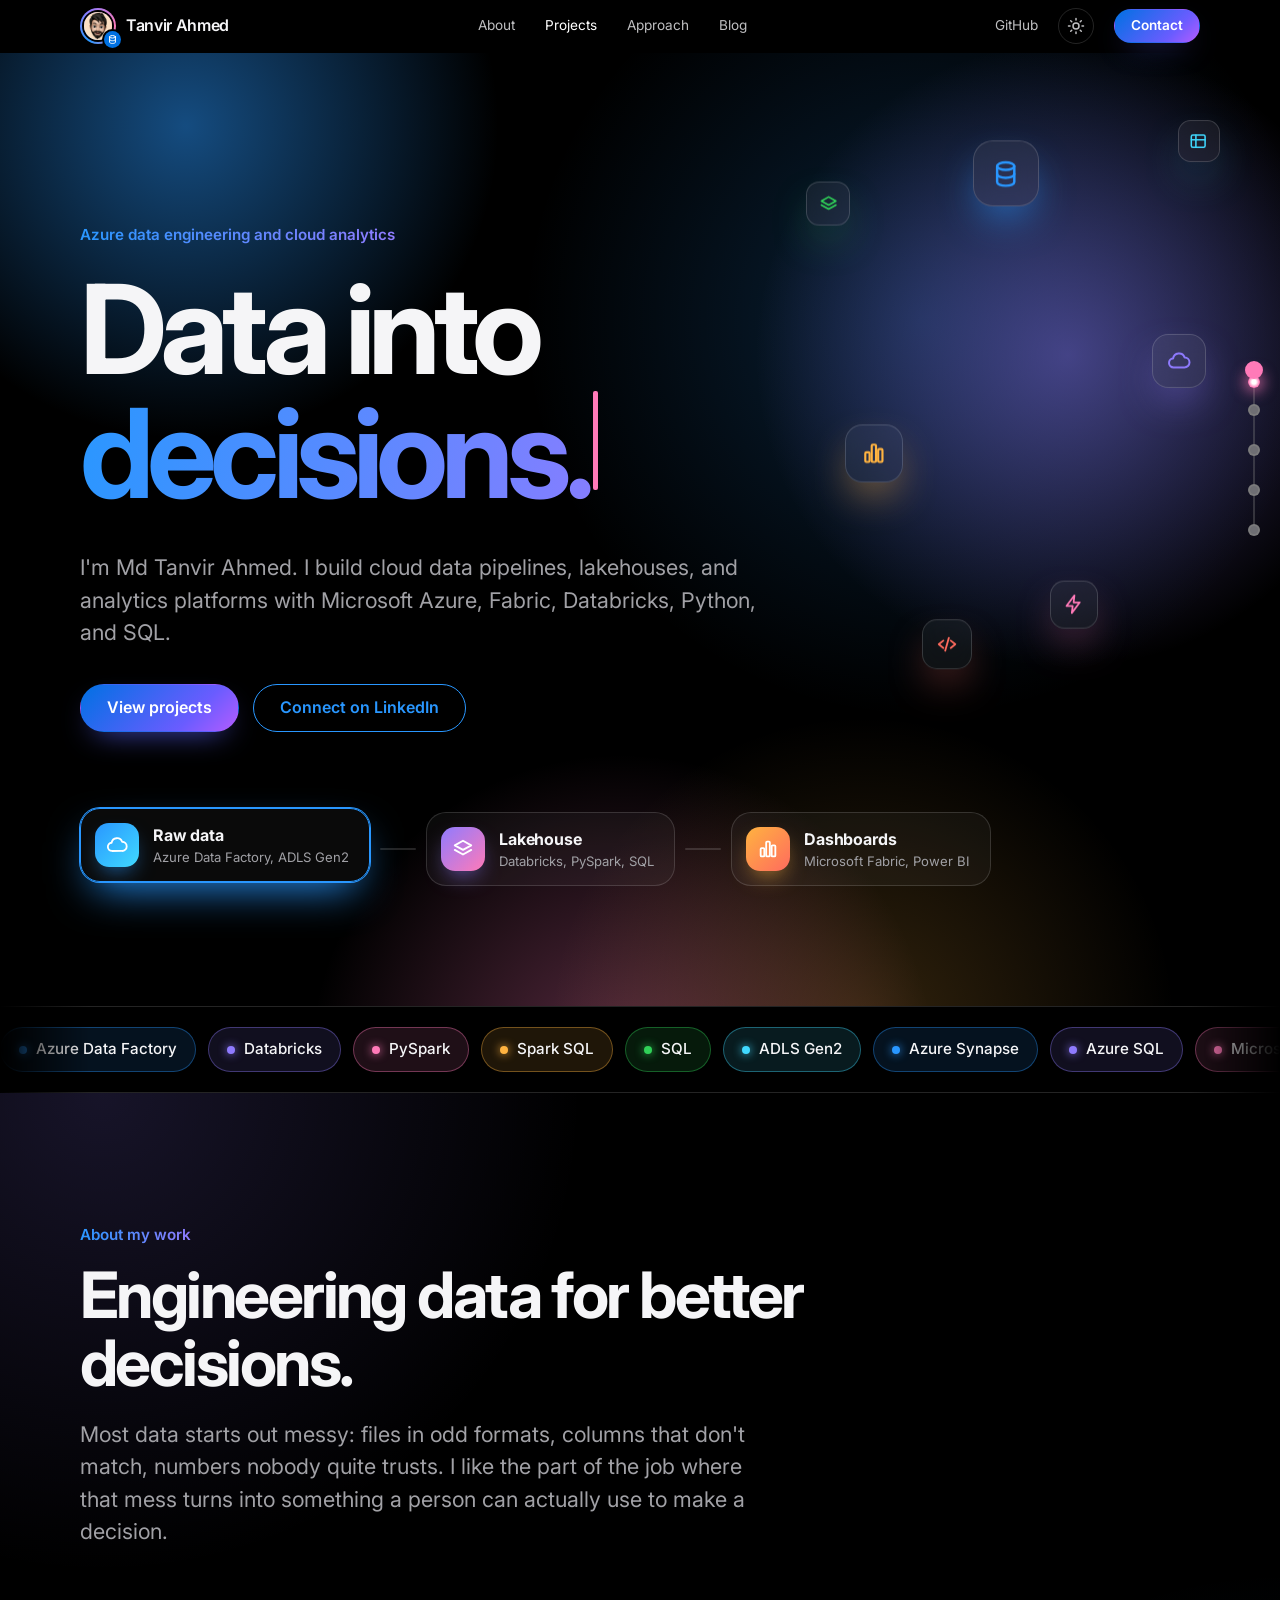
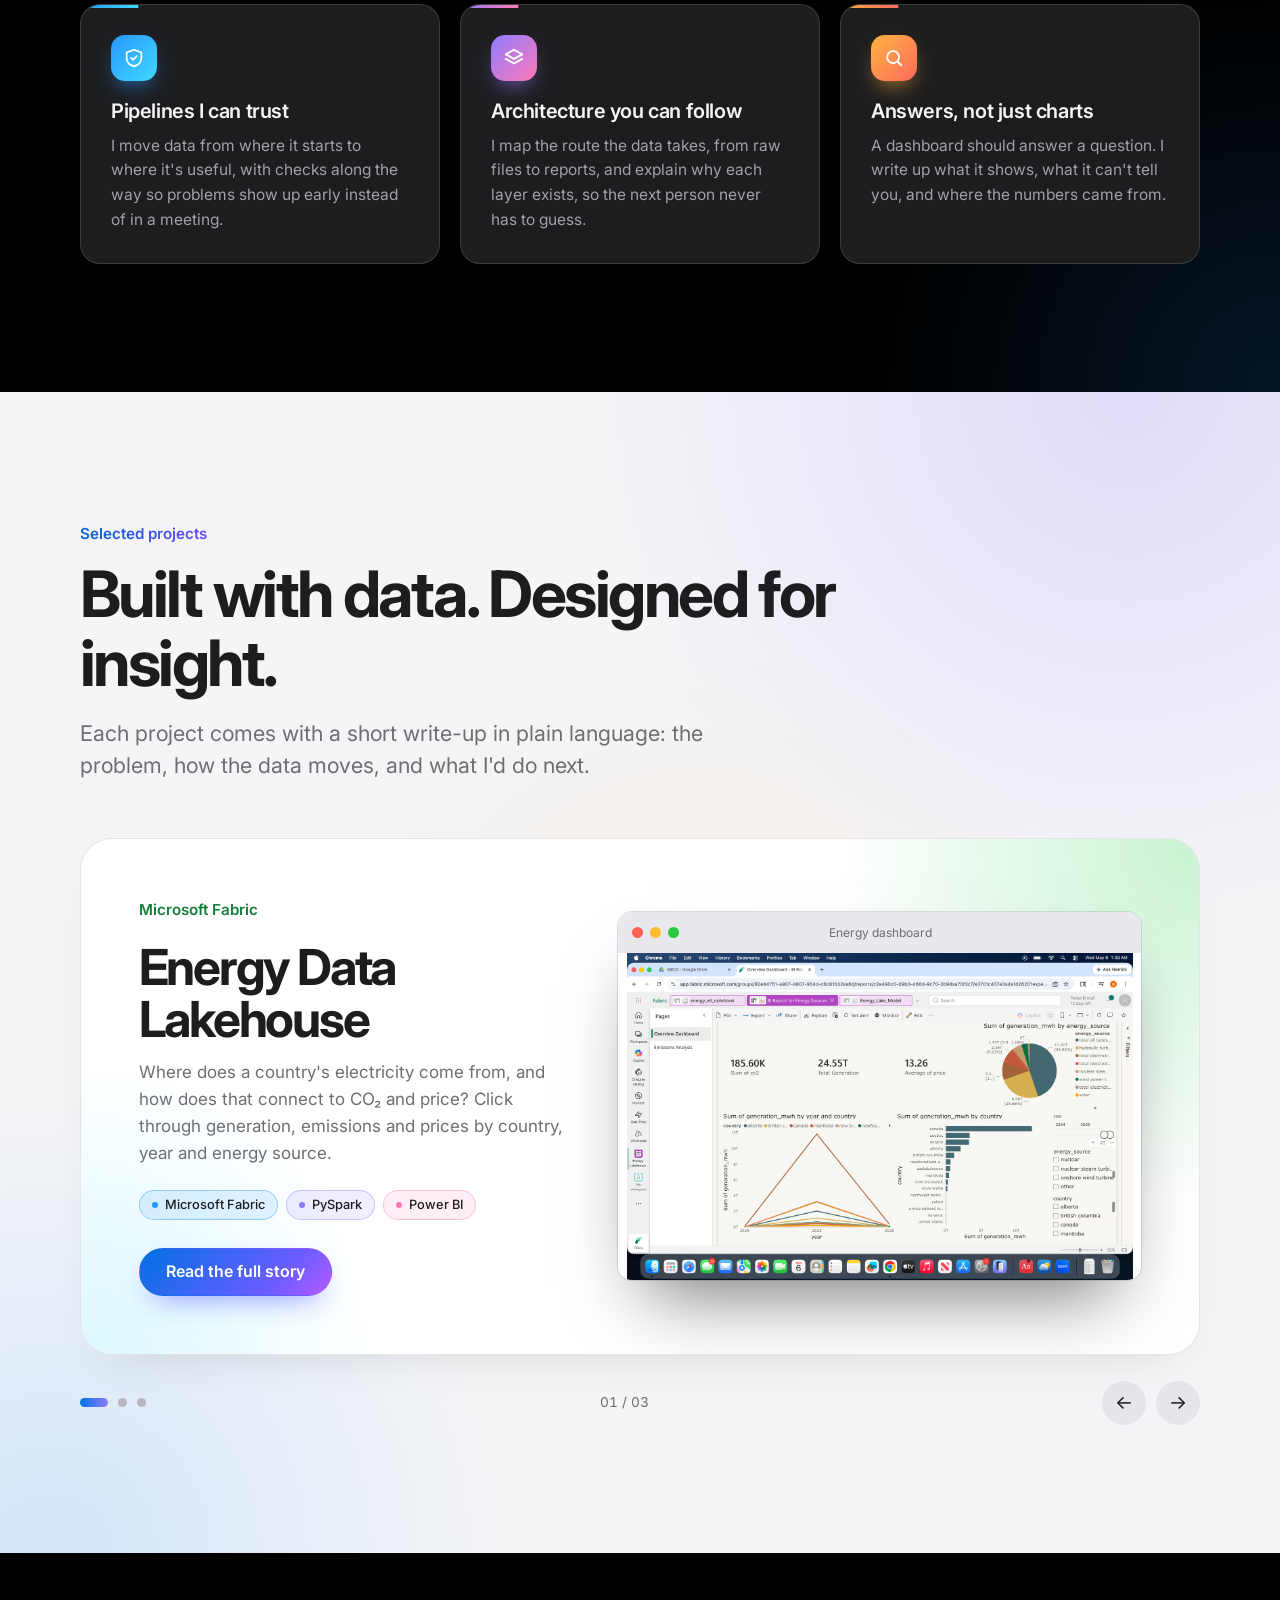
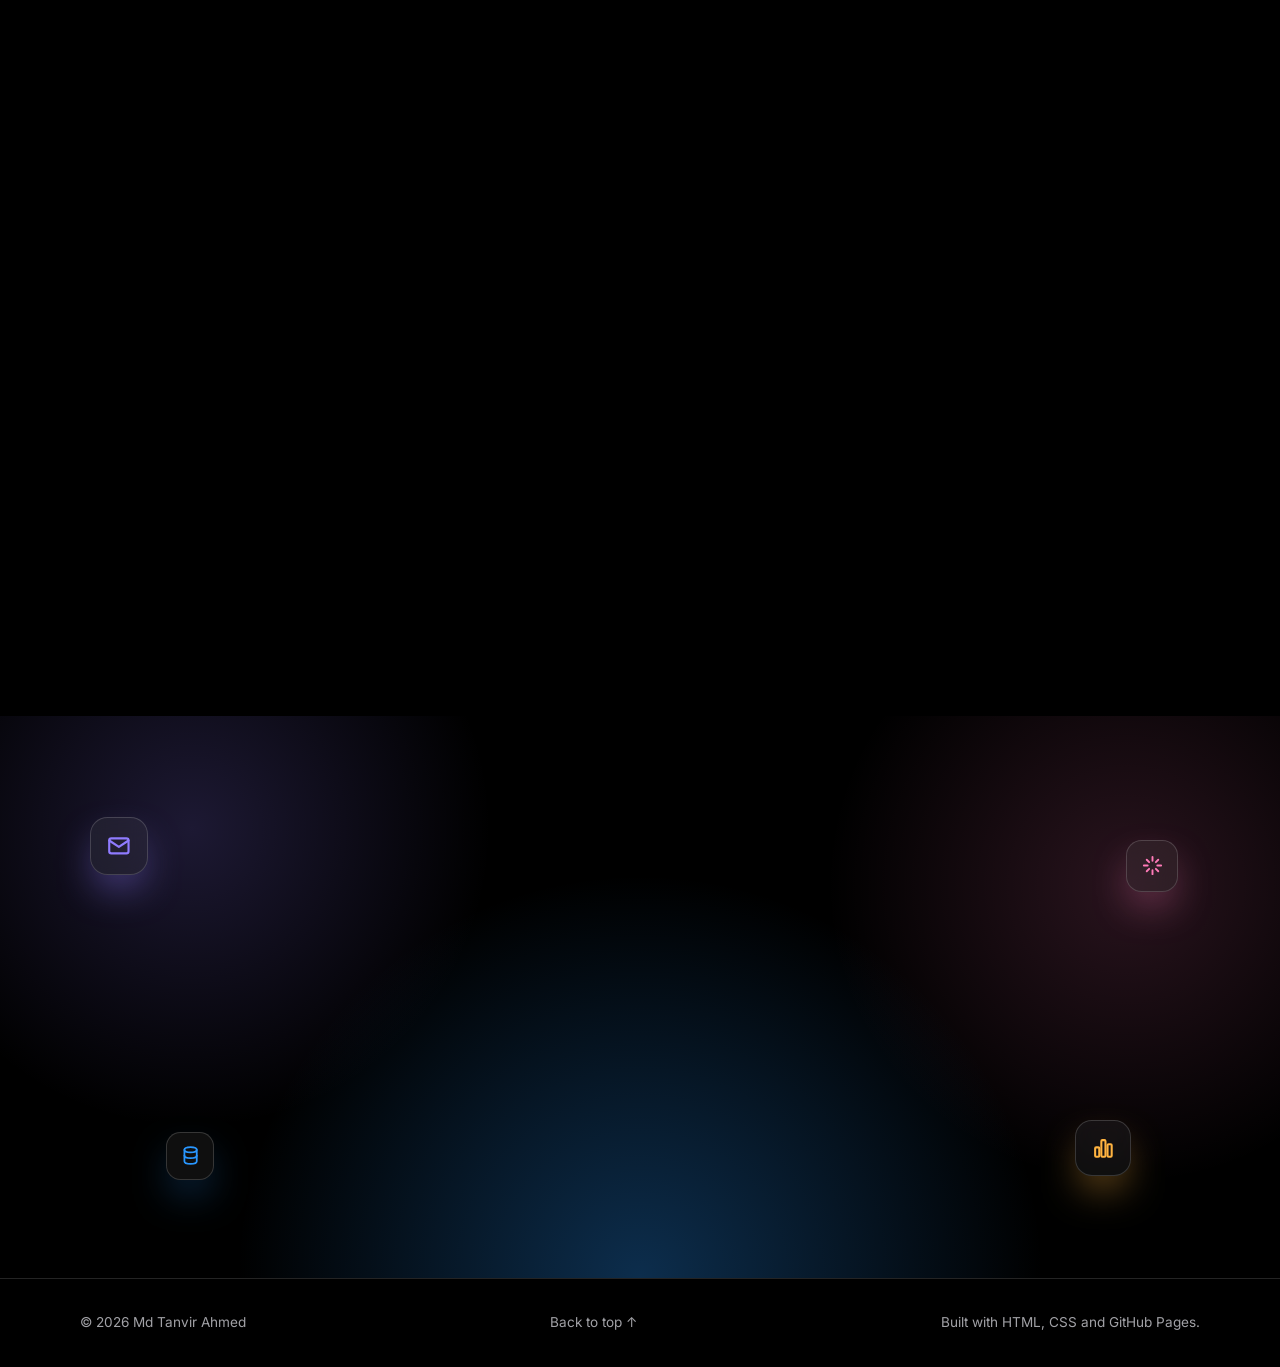
==== index.html @ 93b54928 "Use real Synapse screenshot for NYC project" ====
<!DOCTYPE html>
<html lang="en">
<head>
    <meta charset="UTF-8">
    <meta name="viewport" content="width=device-width, initial-scale=1.0">

    <title>Md Tanvir Ahmed | Azure Data Engineer</title>
    <meta name="description"
          content="Md Tanvir Ahmed is an Azure data engineer. Explore cloud data pipelines, Microsoft Fabric dashboards, lakehouse architectures, and plain-English project write-ups.">
    <meta name="theme-color" content="#000000">

    <!-- Link previews (LinkedIn, Slack, etc.).
         Confirm this is your live address; previews need a full URL. -->
    <meta property="og:type" content="website">
    <meta property="og:title" content="Md Tanvir Ahmed | Azure Data Engineer">
    <meta property="og:description" content="Cloud data pipelines, lakehouses, and analytics dashboards on Azure and Microsoft Fabric.">
    <meta property="og:url" content="https://edutanvir.github.io/">
    <meta property="og:image" content="https://edutanvir.github.io/images/energy-dashboard.png">
    <meta name="twitter:card" content="summary_large_image">

    <!-- Site icon (the ?v=2 makes browsers fetch the new version) -->
    <link rel="icon" type="image/png" href="images/favicon.png?v=2">
    <link rel="apple-touch-icon" href="images/favicon.png?v=2">

    <link rel="preconnect" href="https://fonts.googleapis.com">
    <link rel="preconnect" href="https://fonts.gstatic.com" crossorigin>
    <link href="https://fonts.googleapis.com/css2?family=Inter:wght@400;500;600;700&display=swap" rel="stylesheet">
    <link rel="stylesheet" href="style.css">
    <script>
        /* Applies the saved theme before the page paints (no flash). First visit = dark.
           To follow the visitor's system setting on a first visit, replace "dark" with:
           (matchMedia("(prefers-color-scheme: light)").matches ? "light" : "dark") */
        (function () {
            var root = document.documentElement, theme = null;
            root.classList.add("js");
            try { theme = localStorage.getItem("theme"); } catch (e) {}
            if (theme !== "light" && theme !== "dark") theme = "dark";
            root.dataset.theme = theme;
        })();
    </script>
</head>

<body>
    <a class="skip-link" href="#main">Skip to content</a>

    <header class="site-header">
        <nav class="nav container" aria-label="Main navigation">
            <a class="logo" href="#home" aria-label="Md Tanvir Ahmed, back to top">
                <span class="logo-mark" aria-hidden="true">
                    <img src="images/profile.jpg" alt="" width="34" height="34">
                    <svg class="logo-badge" viewBox="0 0 24 24" fill="none" stroke="currentColor" stroke-width="2.4" stroke-linecap="round" stroke-linejoin="round"><ellipse cx="12" cy="5.5" rx="7" ry="3"/><path d="M5 5.5v13c0 1.7 3.1 3 7 3s7-1.3 7-3v-13"/><path d="M5 12c0 1.7 3.1 3 7 3s7-1.3 7-3"/></svg>
                </span>
                <span class="logo-text">Tanvir Ahmed</span>
            </a>

            <div class="nav-links">
                <a class="nav-hide-sm" href="#about">About</a>
                <a href="#projects">Projects</a>
                <a class="nav-hide-sm" href="#approach">Approach</a>
                <a href="blog/">Blog</a>
            </div>

            <div class="nav-actions">
                <a class="nav-ext" href="https://github.com/edutanvir"
                   target="_blank" rel="noopener noreferrer">GitHub</a>
                <button class="theme-toggle" type="button" data-theme-toggle aria-label="Switch to light theme" aria-pressed="false">
                    <svg class="ico ico-sun" aria-hidden="true"><use href="#i-sun"/></svg>
                    <svg class="ico ico-moon" aria-hidden="true"><use href="#i-moon"/></svg>
                </button>
                <a class="btn btn-primary btn-small" href="contact.html">Contact</a>
            </div>
        </nav>
        <div class="scroll-progress" aria-hidden="true"></div>
    </header>

    <main id="main">
        <!-- HERO -->
        <section class="hero" id="home" data-rail="Home">
            <div class="aurora" aria-hidden="true"><i></i><i></i><i></i><i></i></div>

            <!-- Floating icons: they drift with your mouse and as you scroll -->
            <div class="float-icons" aria-hidden="true">
                <span class="fi" style="--x:76%;--y:10%;--d:1.2;--c:#2997ff"><span class="fi-tile" style="--s:66px;--t:7s"><svg class="ico"><use href="#i-db"/></svg></span></span>
                <span class="fi" style="--x:90%;--y:30%;--d:0.8;--c:#8f7bff"><span class="fi-tile" style="--s:54px;--t:8s"><svg class="ico"><use href="#i-cloud"/></svg></span></span>
                <span class="fi" style="--x:66%;--y:40%;--d:1.5;--c:#ffb340"><span class="fi-tile" style="--s:58px;--t:6s"><svg class="ico"><use href="#i-chart"/></svg></span></span>
                <span class="fi" style="--x:82%;--y:56%;--d:1;--c:#ff7ab8"><span class="fi-tile" style="--s:48px;--t:9s"><svg class="ico"><use href="#i-bolt"/></svg></span></span>
                <span class="fi" style="--x:63%;--y:14%;--d:0.7;--c:#30d158"><span class="fi-tile" style="--s:44px;--t:7.5s"><svg class="ico"><use href="#i-layers"/></svg></span></span>
                <span class="fi" style="--x:92%;--y:8%;--d:1.4;--c:#40d9ff"><span class="fi-tile" style="--s:42px;--t:6.5s"><svg class="ico"><use href="#i-table"/></svg></span></span>
                <span class="fi" style="--x:72%;--y:60%;--d:0.9;--c:#ff6b5e"><span class="fi-tile" style="--s:50px;--t:8.5s"><svg class="ico"><use href="#i-code"/></svg></span></span>
            </div>

            <div class="container">
                <p class="kicker">Azure data engineering and cloud analytics</p>

                <!-- Typewriter: data-type types the text out.
                     data-words makes it backspace and retype these words.
                     Delete data-words to keep "decisions." fixed. -->
                <h1 class="display">
                    <span class="line" data-type>Data into</span>
                    <span class="line gradient-text" data-type data-words="insights.|impact.|results.">decisions.</span>
                </h1>

                <p class="lead" data-type>I'm Md Tanvir Ahmed. I build cloud data pipelines, lakehouses, and analytics platforms with Microsoft Azure, Fabric, Databricks, Python, and SQL.</p>

                <div class="hero-actions">
                    <a class="btn btn-primary" href="#projects" data-magnetic>View projects</a>
                    <a class="btn btn-secondary"
                       href="https://www.linkedin.com/in/tanvir-de/"
                       target="_blank" rel="noopener noreferrer" data-magnetic>
                        Connect on LinkedIn
                    </a>
                </div>

                <!-- Data moving from source to dashboard -->
                <div class="flow" data-flow role="img"
                     aria-label="Data flows from raw sources, through a lakehouse, to dashboards">
                    <div class="flow-node" style="--c1:#2997ff;--c2:#40d9ff">
                        <span class="flow-ico"><svg class="ico"><use href="#i-cloud"/></svg></span>
                        <strong>Raw data</strong>
                        <span>Azure Data Factory, ADLS Gen2</span>
                    </div>
                    <div class="flow-link"></div>
                    <div class="flow-node" style="--c1:#8f7bff;--c2:#ff7ab8">
                        <span class="flow-ico"><svg class="ico"><use href="#i-layers"/></svg></span>
                        <strong>Lakehouse</strong>
                        <span>Databricks, PySpark, SQL</span>
                    </div>
                    <div class="flow-link"></div>
                    <div class="flow-node" style="--c1:#ffb340;--c2:#ff6b5e">
                        <span class="flow-ico"><svg class="ico"><use href="#i-chart"/></svg></span>
                        <strong>Dashboards</strong>
                        <span>Microsoft Fabric, Power BI</span>
                    </div>
                </div>
            </div>
        </section>

        <!-- TECH STACK STRIP -->
        <div class="marquee" aria-label="Tools I work with">
            <div class="marquee-inner">
                <ul class="marquee-track" role="list">
                    <li class="chip">Azure Data Factory</li>
                    <li class="chip">Databricks</li>
                    <li class="chip">PySpark</li>
                    <li class="chip">Spark SQL</li>
                    <li class="chip">SQL</li>
                    <li class="chip">ADLS Gen2</li>
                    <li class="chip">Azure Synapse</li>
                    <li class="chip">Azure SQL</li>
                    <li class="chip">Microsoft Fabric</li>
                    <li class="chip">Power BI</li>
                    <li class="chip">Python</li>
                    <li class="chip">Azure DevOps CI/CD</li>
                    <li class="chip">Key Vault</li>
                    <li class="chip">Managed Identities</li>
                </ul>
            </div>
        </div>

        <!-- ABOUT -->
        <section class="section section--tint" id="about" data-rail="About">
            <div class="container">
                <div class="section-head reveal">
                    <p class="kicker">About my work</p>
                    <h2>Engineering data for better decisions.</h2>
                    <p class="lead">
                        Most data starts out messy: files in odd formats, columns that
                        don't match, numbers nobody quite trusts. I like the part of the
                        job where that mess turns into something a person can actually
                        use to make a decision.
                    </p>
                </div>

                <div class="grid-3" data-stagger>
                    <article class="card">
                        <span class="icon-tile"><svg class="ico"><use href="#i-shield"/></svg></span>
                        <h3>Pipelines I can trust</h3>
                        <p>
                            I move data from where it starts to where it's useful, with
                            checks along the way so problems show up early instead of in
                            a meeting.
                        </p>
                    </article>

                    <article class="card">
                        <span class="icon-tile"><svg class="ico"><use href="#i-layers"/></svg></span>
                        <h3>Architecture you can follow</h3>
                        <p>
                            I map the route the data takes, from raw files to reports,
                            and explain why each layer exists, so the next person never
                            has to guess.
                        </p>
                    </article>

                    <article class="card">
                        <span class="icon-tile"><svg class="ico"><use href="#i-search"/></svg></span>
                        <h3>Answers, not just charts</h3>
                        <p>
                            A dashboard should answer a question. I write up what it
                            shows, what it can't tell you, and where the numbers came from.
                        </p>
                    </article>
                </div>
            </div>
        </section>

        <!-- PROJECTS -->
        <section class="section section--light" id="projects" data-rail="Projects">
            <div class="container">
                <div class="section-head reveal">
                    <p class="kicker">Selected projects</p>
                    <h2>Built with data. Designed for insight.</h2>
                    <p class="lead">
                        Each project comes with a short write-up in plain language:
                        the problem, how the data moves, and what I'd do next.
                    </p>
                </div>

                <div class="carousel reveal"
                     aria-roledescription="carousel"
                     aria-label="Featured data engineering projects">

                    <div class="carousel-stage">
                        <!-- Project 1: Energy -->
                        <article class="slide is-active" aria-roledescription="slide" aria-label="1 of 3"
                                 style="--c1:#30d158;--c2:#40d9ff;--ck:#14803c">
                            <div class="slide-copy">
                                <p class="kicker">Microsoft Fabric</p>
                                <h3>Energy Data Lakehouse</h3>
                                <p>
                                    Where does a country's electricity come from, and how
                                    does that connect to CO₂ and price? Click through
                                    generation, emissions and prices by country, year and
                                    energy source.
                                </p>
                                <ul class="tag-list" role="list">
                                    <li>Microsoft Fabric</li>
                                    <li>PySpark</li>
                                    <li>Power BI</li>
                                </ul>
                                <a class="btn btn-primary" href="case-studies/energy-data-lakehouse.html">
                                    Read the full story
                                </a>
                            </div>

                            <a class="slide-media" href="case-studies/energy-data-lakehouse.html"
                               data-cursor="view" aria-label="Open the Energy Data Lakehouse write-up">
                                <figure class="browser" data-tilt>
                                    <div class="browser-bar" aria-hidden="true">
                                        <i></i><i></i><i></i><span>Energy dashboard</span>
                                    </div>
                                    <img src="images/energy-dashboard.png"
                                         alt="Microsoft Fabric energy report, Overview Dashboard page. Three cards show total CO2 emissions, total generation and average price. Charts show the share of generation by energy source, generation by year and country, and total generation by country, with year, energy source and country filters."
                                         loading="eager">
                                </figure>
                            </a>
                        </article>

                        <!-- Project 2: Oil and gas -->
                        <article class="slide" aria-roledescription="slide" aria-label="2 of 3"
                                 style="--c1:#ffb340;--c2:#ff6b5e;--ck:#b45309">
                            <div class="slide-copy">
                                <p class="kicker">Fabric analytics</p>
                                <h3>Oil &amp; Gas Analytics</h3>
                                <p>
                                    Follow oil from supplier to destination. One report
                                    brings together production trends, prices, inventory
                                    and shipping delays, so you can see how the pieces
                                    connect.
                                </p>
                                <ul class="tag-list" role="list">
                                    <li>Microsoft Fabric</li>
                                    <li>Power BI</li>
                                    <li>Data analytics</li>
                                </ul>
                                <!-- When this write-up exists, swap the span for:
                                     <a class="btn btn-primary" href="case-studies/oil-gas-analytics.html">Read the full story</a>
                                     and wrap the image in a link with data-cursor="view". -->
                                <span class="btn btn-secondary is-disabled" aria-disabled="true">
                                    Write-up coming soon
                                </span>
                            </div>

                            <div class="slide-media">
                                <figure class="browser" data-tilt>
                                    <div class="browser-bar" aria-hidden="true">
                                        <i></i><i></i><i></i><span>Oil and gas executive overview</span>
                                    </div>
                                    <img src="images/oil-gas-dashboard.png"
                                         alt="Microsoft Fabric oil and gas report, Executive Overview page. Three cards show total production, average oil price and total inventory. Charts show shipping days by destination country and delay status, the production trend over time, and production by supplier, with supplier, risk level and production date filters."
                                         loading="lazy">
                                </figure>
                            </div>
                        </article>

                        <!-- Project 3: NYC Taxi -->
                        <article class="slide" aria-roledescription="slide" aria-label="3 of 3"
                                 style="--c1:#8f7bff;--c2:#ff7ab8;--ck:#5b4bdb">
                            <div class="slide-copy">
                                <p class="kicker">Azure data platform</p>
                                <h3>NYC Taxi Analytics</h3>
                                <p>
                                    Raw taxi trip files go in, answers come out. I built
                                    the Azure pipeline that stores NYC taxi data in the
                                    cloud, then used SQL to explore fares, tips, distances
                                    and payment types.
                                </p>
                                <ul class="tag-list" role="list">
                                    <li>Azure Data Factory</li>
                                    <li>ADLS Gen2</li>
                                    <li>Synapse Analytics</li>
                                    <li>SQL</li>
                                </ul>
                                <a class="btn btn-primary" href="case-studies/nyc-taxi.html">
                                    Read the full story
                                </a>
                            </div>

                            <a class="slide-media" href="case-studies/nyc-taxi.html"
                               data-cursor="view" aria-label="Open the NYC Taxi Analytics write-up">
                                <figure class="browser" data-tilt>
                                    <div class="browser-bar" aria-hidden="true">
                                        <i></i><i></i><i></i><span>Synapse SQL: top pickup zones</span>
                                    </div>
                                    <img src="images/nyc-taxi-top-pickup-zones.png"
                                         alt="Azure Synapse Analytics SQL script named Step05_TopPickupZones. The query joins taxi trips to taxi zones, counts trips per pickup zone and sorts them from most to fewest. The results table below it lists zones with their trip counts."
                                         loading="lazy">
                                </figure>
                            </a>
                        </article>

                        <!-- MineGuard: copy one of the slides above, update the text, image
                             and colours, paste it here, and change the aria-labels to "4 of 4".
                             Then add a fourth .carousel-dot button below. -->
                    </div>

                    <div class="carousel-controls">
                        <div class="carousel-dots" aria-label="Choose a project">
                            <button class="carousel-dot is-active" type="button"
                                    aria-label="Show Energy Data Lakehouse" aria-current="true"></button>
                            <button class="carousel-dot" type="button"
                                    aria-label="Show Oil and Gas Analytics"></button>
                            <button class="carousel-dot" type="button"
                                    aria-label="Show NYC Taxi Analytics"></button>
                        </div>

                        <p class="carousel-counter" aria-live="polite">01 / 03</p>

                        <div class="carousel-arrows">
                            <button class="carousel-arrow" type="button"
                                    data-direction="-1" aria-label="Previous project">←</button>
                            <button class="carousel-arrow" type="button"
                                    data-direction="1" aria-label="Next project">→</button>
                        </div>
                    </div>
                </div>
            </div>
        </section>

        <!-- APPROACH -->
        <section class="section" id="approach" data-rail="Approach">
            <div class="container">
                <div class="section-head reveal">
                    <p class="kicker">Beyond the code</p>
                    <h2>Every project tells a story.</h2>
                    <p class="lead">
                        I write each project up like a short blog post: what I was
                        trying to solve, how the data moves, what the dashboard shows,
                        and what I'd improve. Plain language first, jargon second.
                    </p>
                </div>

                <div class="steps" data-stagger>
                    <article class="card step">
                        <h3>The problem</h3>
                        <p>
                            What question was I trying to answer, and what did the raw
                            data look like when I started?
                        </p>
                    </article>

                    <article class="card step">
                        <h3>The engineering</h3>
                        <p>
                            How the data travels from source to report, and why I made
                            each choice along the way.
                        </p>
                    </article>

                    <article class="card step">
                        <h3>The findings</h3>
                        <p>
                            What the dashboard shows, what it can't tell you, and what
                            I'd do next.
                        </p>
                    </article>
                </div>
            </div>
        </section>

        <!-- CONTACT CTA -->
        <section class="section cta" id="contact" data-rail="Contact">
            <div class="float-icons" aria-hidden="true">
                <span class="fi" style="--x:7%;--y:18%;--d:1.2;--c:#8f7bff"><span class="fi-tile" style="--s:58px;--t:7s"><svg class="ico"><use href="#i-mail"/></svg></span></span>
                <span class="fi" style="--x:88%;--y:22%;--d:0.9;--c:#ff7ab8"><span class="fi-tile" style="--s:52px;--t:8s"><svg class="ico"><use href="#i-spark"/></svg></span></span>
                <span class="fi" style="--x:13%;--y:74%;--d:1.4;--c:#2997ff"><span class="fi-tile" style="--s:48px;--t:6.5s"><svg class="ico"><use href="#i-db"/></svg></span></span>
                <span class="fi" style="--x:84%;--y:72%;--d:1;--c:#ffb340"><span class="fi-tile" style="--s:56px;--t:9s"><svg class="ico"><use href="#i-chart"/></svg></span></span>
            </div>

            <div class="container">
                <h2 class="reveal">Let's build something meaningful with data.</h2>
                <p class="lead reveal">
                    Book a time that suits you, send me a message, or follow
                    my work on GitHub and LinkedIn.
                </p>

                <div class="hero-actions reveal">
                    <a class="btn btn-primary" href="contact.html#book" data-magnetic>Book a call</a>
                    <a class="btn btn-secondary" href="contact.html#send" data-magnetic>Send a message</a>
                    <a class="btn btn-secondary" href="https://github.com/edutanvir"
                       target="_blank" rel="noopener noreferrer" data-magnetic>GitHub</a>
                    <a class="btn btn-secondary" href="https://www.linkedin.com/in/tanvir-de/"
                       target="_blank" rel="noopener noreferrer" data-magnetic>LinkedIn</a>
                </div>
            </div>
        </section>
    </main>

    <footer class="site-footer">
        <div class="container footer-inner">
            <p>© 2026 Md Tanvir Ahmed</p>
            <a href="#home">Back to top ↑</a>
            <p>Built with HTML, CSS and GitHub Pages.</p>
        </div>
    </footer>

    <script src="script.js"></script>
</body>
</html>
---- style.css ----
/* ==========================================================================
   Md Tanvir Ahmed — Portfolio
   Colourful Apple-style design system.
   1. Tokens            8. Pipeline (animated flow)   15. Callouts, quotes, code
   2. Base              9. Marquee                    16. Carousel
   3. Layout           10. Cards & icon tiles         17. Contact, footer
   4. Navigation       11. Buttons & tags             18. Scroll reveal
   5. Hero + aurora    12. Side rail                  19. Responsive
   6. Typewriter       13. Cursor effects             20. Reduced motion
   7. Floating icons   14. Steps, browser frame
   ========================================================================== */

/* 1. TOKENS ---------------------------------------------------------------- */
:root {
    --bg: #000;
    --surface: #1d1d1f;
    --text: #f5f5f7;
    --muted: #a1a1a6;
    --line: rgba(255, 255, 255, 0.14);
    --chrome: #2c2c2e;

    /* Theme-aware surfaces (the light palette is further down) */
    --header-bg: rgba(0, 0, 0, 0.72);
    --nav-link: rgba(245, 245, 247, 0.78);
    --nav-link-hover: #fff;
    --field-bg: rgba(255, 255, 255, 0.05);
    --tile-bg: rgba(255, 255, 255, 0.06);
    --tile-line: rgba(255, 255, 255, 0.16);
    --node-bg: rgba(127, 127, 127, 0.08);
    --shadow-browser: 0 40px 70px -28px rgba(0, 0, 0, 0.55), 0 0 0 1px rgba(127, 127, 127, 0.25);
    color-scheme: dark;

    --accent: #2997ff;
    --accent-strong: #0071e3;
    --accent-soft: rgba(41, 151, 255, 0.16);

    --cyan: #40d9ff;
    --violet: #8f7bff;
    --pink: #ff7ab8;
    --amber: #ffb340;
    --coral: #ff6b5e;
    --green: #30d158;

    --max: 1120px;
    --nav-h: 52px;
    --radius-sm: 12px;
    --radius-md: 20px;
    --radius-lg: 32px;
    --ease: cubic-bezier(0.22, 1, 0.36, 1);

    --font: -apple-system, BlinkMacSystemFont, "SF Pro Display",
        "SF Pro Text", "Inter", "Segoe UI", Roboto, Helvetica, Arial, sans-serif;
}

/* Light sections re-point the same tokens, so every component adapts. */
.section--light {
    --surface: #fff;
    --text: #1d1d1f;
    --muted: #6e6e73;
    --line: rgba(0, 0, 0, 0.1);
    --chrome: #e8e8ed;
    --field-bg: #fff;
    --node-bg: #fff;
    --accent: #0066cc;
    --violet: #6a4cff;
    --pink: #d6409f;
    --accent-soft: rgba(0, 113, 227, 0.1);
    color: var(--text);
    background:
        radial-gradient(900px circle at 88% 0%, rgba(143, 123, 255, 0.2), transparent 60%),
        radial-gradient(760px circle at 4% 100%, rgba(41, 151, 255, 0.16), transparent 60%),
        radial-gradient(600px circle at 55% 55%, rgba(255, 179, 64, 0.1), transparent 65%),
        #f5f5f7;
}

.section--tint {
    background:
        radial-gradient(800px circle at 8% 0%, rgba(143, 123, 255, 0.16), transparent 60%),
        radial-gradient(700px circle at 100% 100%, rgba(41, 151, 255, 0.14), transparent 60%);
}

/* Light theme: switched by <html data-theme="light"> (see the toggle in the nav) */
:root[data-theme="light"] {
    --bg: #fff;
    --surface: #f5f5f7;
    --text: #1d1d1f;
    --muted: #6e6e73;
    --line: rgba(0, 0, 0, 0.1);
    --chrome: #e8e8ed;
    --header-bg: rgba(255, 255, 255, 0.76);
    --nav-link: rgba(29, 29, 31, 0.72);
    --nav-link-hover: #000;
    --field-bg: #fff;
    --tile-bg: rgba(255, 255, 255, 0.72);
    --tile-line: rgba(0, 0, 0, 0.08);
    --node-bg: #fff;
    --shadow-browser: 0 30px 60px -30px rgba(0, 0, 0, 0.38), 0 0 0 1px rgba(0, 0, 0, 0.08);
    --accent: #0066cc;
    --violet: #6a4cff;
    --pink: #d6409f;
    --accent-soft: rgba(0, 113, 227, 0.1);
    color-scheme: light;
}

/* 2. BASE ------------------------------------------------------------------ */
*,
*::before,
*::after {
    box-sizing: border-box;
}

html {
    scroll-behavior: smooth;
    scroll-padding-top: calc(var(--nav-h) + 16px);
    -webkit-text-size-adjust: 100%;
}

body {
    margin: 0;
    background: var(--bg);
    color: var(--text);
    font-family: var(--font);
    font-size: 1.0625rem;
    line-height: 1.6;
    -webkit-font-smoothing: antialiased;
    -moz-osx-font-smoothing: grayscale;
    text-rendering: optimizeLegibility;
    overflow-x: hidden;
}

img {
    max-width: 100%;
}

a {
    color: inherit;
    text-decoration: none;
}

button,
input,
textarea {
    font: inherit;
}

h1, h2, h3, p, ul, blockquote, figure, pre {
    margin: 0;
}

ul {
    padding: 0;
    list-style: none;
}

:focus-visible {
    outline: 3px solid var(--accent);
    outline-offset: 3px;
    border-radius: 6px;
}

::selection {
    background: var(--accent-strong);
    color: #fff;
}

.skip-link {
    position: absolute;
    left: 16px;
    top: -60px;
    z-index: 200;
    padding: 10px 18px;
    border-radius: 999px;
    background: #fff;
    color: #000;
    font-weight: 600;
    transition: top 0.2s;
}

.skip-link:focus {
    top: 10px;
}

.sr-only {
    position: absolute;
    width: 1px;
    height: 1px;
    margin: -1px;
    padding: 0;
    overflow: hidden;
    clip: rect(0, 0, 0, 0);
    white-space: nowrap;
    border: 0;
}

/* Icons come from the sprite that script.js injects */
.ico {
    width: 1em;
    height: 1em;
    fill: none;
    stroke: currentColor;
    stroke-width: 2;
    stroke-linecap: round;
    stroke-linejoin: round;
    flex: 0 0 auto;
}

/* 3. LAYOUT ---------------------------------------------------------------- */
.container {
    width: min(var(--max), calc(100% - 48px));
    margin-inline: auto;
}

.section {
    padding-block: clamp(72px, 10vw, 128px);
}

.section--tight {
    padding-block: clamp(48px, 7vw, 88px);
}

.section--flush {
    padding-top: 0;
}

.section-head {
    margin-bottom: clamp(36px, 5vw, 56px);
}

.kicker {
    display: inline-block;
    margin-bottom: 14px;
    font-size: 0.95rem;
    font-weight: 600;
    color: var(--accent);
    background: linear-gradient(90deg, var(--accent), var(--violet));
    -webkit-background-clip: text;
    background-clip: text;
    -webkit-text-fill-color: transparent;
}

h2 {
    max-width: 18ch;
    font-size: clamp(2.25rem, 5.4vw, 4rem);
    line-height: 1.07;
    letter-spacing: -0.04em;
    font-weight: 700;
}

h3 {
    font-size: 1.25rem;
    line-height: 1.25;
    letter-spacing: -0.02em;
    font-weight: 600;
}

.lead {
    max-width: 44rem;
    margin-top: 20px;
    color: var(--muted);
    font-size: clamp(1.1rem, 1.9vw, 1.35rem);
    line-height: 1.5;
}

.grid-3 {
    display: grid;
    grid-template-columns: repeat(3, minmax(0, 1fr));
    gap: 20px;
}

.grid-2 {
    display: grid;
    grid-template-columns: repeat(2, minmax(0, 1fr));
    gap: 20px;
}

/* 4. NAVIGATION ------------------------------------------------------------ */
.site-header {
    position: sticky;
    top: 0;
    z-index: 100;
    background: var(--header-bg);
    border-bottom: 1px solid transparent;
    -webkit-backdrop-filter: saturate(180%) blur(20px);
    backdrop-filter: saturate(180%) blur(20px);
    transition: border-color 0.3s, background 0.3s;
}

.site-header.is-scrolled {
    border-bottom-color: var(--line);
}

.nav {
    height: var(--nav-h);
    display: flex;
    align-items: center;
    justify-content: space-between;
    gap: 24px;
}

.logo {
    display: flex;
    align-items: center;
    gap: 10px;
    font-size: 1rem;
    font-weight: 600;
    letter-spacing: -0.02em;
}

/* Photo with a gradient ring and a small data badge */
.logo-mark {
    position: relative;
    flex: 0 0 auto;
    width: 36px;
    height: 36px;
    padding: 2px;
    border-radius: 50%;
    background: conic-gradient(from 210deg, var(--accent), var(--violet), var(--pink), var(--accent));
    transition: transform 0.5s var(--ease);
}

.logo-mark img {
    display: block;
    width: 100%;
    height: 100%;
    border: 2px solid var(--bg);
    border-radius: 50%;
    background: var(--surface);
    object-fit: cover;
}

.logo-badge {
    position: absolute;
    right: -5px;
    bottom: -4px;
    width: 17px;
    height: 17px;
    padding: 3.5px;
    border-radius: 50%;
    background: var(--accent-strong);
    box-shadow: 0 0 0 2px var(--bg);
    color: #fff;
}

.logo:hover .logo-mark {
    transform: scale(1.08) rotate(-4deg);
}

.nav-links,
.nav-actions {
    display: flex;
    align-items: center;
}

.nav-links {
    gap: 30px;
}

.nav-actions {
    gap: 20px;
}

.nav-links a,
.nav-ext {
    color: var(--nav-link);
    font-size: 0.85rem;
    transition: color 0.2s;
}

.nav-links a:hover,
.nav-links a.is-active,
.nav-links a[aria-current="page"],
.nav-ext:hover {
    color: var(--nav-link-hover);
}

/* Theme toggle: shows the icon of the theme you will switch to */
.theme-toggle {
    position: relative;
    width: 36px;
    height: 36px;
    display: grid;
    place-items: center;
    padding: 0;
    border: 1px solid var(--line);
    border-radius: 50%;
    background: transparent;
    color: var(--nav-link);
    cursor: pointer;
    transition: color 0.25s, border-color 0.25s, transform 0.5s var(--ease), background-color 0.25s;
}

.theme-toggle:hover {
    border-color: var(--accent);
    color: var(--nav-link-hover);
    transform: rotate(18deg) scale(1.06);
}

.theme-toggle .ico {
    position: absolute;
    width: 18px;
    height: 18px;
    transition: transform 0.6s var(--ease), opacity 0.3s;
}

.theme-toggle .ico-moon {
    opacity: 0;
    transform: rotate(-90deg) scale(0.4);
}

:root[data-theme="light"] .theme-toggle .ico-sun {
    opacity: 0;
    transform: rotate(90deg) scale(0.4);
}

:root[data-theme="light"] .theme-toggle .ico-moon {
    opacity: 1;
    transform: none;
}

/* The circular reveal when switching theme (browsers with View Transitions) */
::view-transition-old(root),
::view-transition-new(root) {
    animation: none;
    mix-blend-mode: normal;
}

/* Light theme refinements for dark-first decorations */
:root[data-theme="light"] .aurora i {
    opacity: 0.8;
}

:root[data-theme="light"] .hero::before {
    background: radial-gradient(640px circle at var(--gx, 72%) var(--gy, 28%),
        rgba(41, 151, 255, 0.16), transparent 62%);
}

:root[data-theme="light"] .site-header.is-scrolled {
    box-shadow: 0 1px 0 var(--line), 0 10px 30px -20px rgba(0, 0, 0, 0.2);
}

:root[data-theme="light"] .flow-node.is-lit {
    box-shadow: 0 0 0 1px var(--c1), 0 18px 40px -18px var(--c1);
}

:root[data-theme="light"] .card {
    box-shadow: 0 1px 0 rgba(0, 0, 0, 0.03);
}

.scroll-progress {
    position: absolute;
    left: 0;
    bottom: -1px;
    width: 100%;
    height: 2px;
    background: linear-gradient(90deg, var(--accent), var(--violet), var(--pink), var(--amber));
    transform: scaleX(0);
    transform-origin: 0 50%;
}

/* 5. HERO + AURORA --------------------------------------------------------- */
.hero {
    position: relative;
    isolation: isolate;
    overflow: hidden;
    padding: clamp(88px, 14vw, 168px) 0 clamp(72px, 10vw, 120px);
}

.hero > .container {
    position: relative;
    z-index: 1;
}

/* Soft light that follows the pointer (position set from script.js) */
.hero::before {
    content: "";
    position: absolute;
    inset: 0;
    z-index: -1;
    background: radial-gradient(640px circle at var(--gx, 72%) var(--gy, 28%),
        rgba(41, 151, 255, 0.22), transparent 62%);
}

/* Slowly drifting colour clouds */
.aurora {
    position: absolute;
    inset: 0;
    z-index: -1;
    overflow: hidden;
    pointer-events: none;
}

.aurora i {
    position: absolute;
    width: min(62vw, 680px);
    aspect-ratio: 1;
    border-radius: 50%;
    background: radial-gradient(circle at center, var(--b) 0%, transparent 65%);
    animation: drift 20s ease-in-out infinite alternate;
}

.aurora i:nth-child(1) { --b: rgba(41, 151, 255, 0.5);  left: -12%; top: -28%; }
.aurora i:nth-child(2) { --b: rgba(143, 123, 255, 0.45); right: -10%; top: -4%;  animation-duration: 26s; }
.aurora i:nth-child(3) { --b: rgba(255, 122, 184, 0.34); left: 22%;  bottom: -42%; animation-duration: 32s; }
.aurora i:nth-child(4) { --b: rgba(255, 179, 64, 0.2);   right: 6%;  bottom: -38%; animation-duration: 29s; }

@keyframes drift {
    from { transform: translate3d(-4%, -3%, 0) scale(1); }
    to   { transform: translate3d(7%, 8%, 0) scale(1.16); }
}

.display {
    max-width: 12ch;
    margin: 6px 0 26px;
    padding-bottom: 0.08em;
    font-size: clamp(3.4rem, 10.5vw, 7.75rem);
    line-height: 1;
    letter-spacing: -0.055em;
    font-weight: 700;
}

.display--sm {
    max-width: 15ch;
    font-size: clamp(2.9rem, 8.5vw, 5.75rem);
}

.display .line {
    display: block;
    min-height: 1em;
}

.gradient-text {
    background: linear-gradient(100deg, #2997ff 0%, #8f7bff 30%, #ff7ab8 60%, #ffb340 82%, #2997ff 100%);
    background-size: 200% 100%;
    -webkit-background-clip: text;
    background-clip: text;
    -webkit-text-fill-color: transparent;
    color: transparent;
    animation: shimmer 9s linear infinite;
}

@keyframes shimmer {
    to { background-position: -200% 0; }
}

.hero .lead {
    min-height: 1.5em;
}

.hero-actions {
    display: flex;
    flex-wrap: wrap;
    gap: 14px;
    margin-top: 36px;
    animation: rise 1.1s var(--ease) 0.4s both;
}

@keyframes rise {
    from {
        opacity: 0;
        transform: translateY(36px);
    }
    to {
        opacity: 1;
        transform: none;
    }
}

.byline {
    display: flex;
    flex-wrap: wrap;
    align-items: center;
    gap: 6px 12px;
    margin-top: 24px;
    color: var(--muted);
    font-size: 0.92rem;
}

.byline img {
    width: 38px;
    height: 38px;
    border-radius: 50%;
    object-fit: cover;
    box-shadow: 0 0 0 2px var(--bg), 0 0 0 4px var(--accent);
}

.byline strong {
    color: var(--text);
    font-weight: 600;
}

.toc {
    display: flex;
    flex-wrap: wrap;
    gap: 8px;
    margin-top: 26px;
}

.toc a {
    padding: 6px 14px;
    border: 1px solid var(--line);
    border-radius: 999px;
    color: var(--muted);
    font-size: 0.85rem;
    transition: color 0.2s, background-color 0.2s, border-color 0.2s;
}

.toc a:hover {
    border-color: transparent;
    background: var(--accent-strong);
    color: #fff;
}

/* 6. TYPEWRITER ------------------------------------------------------------ */
/* Hide the text until the script is ready; fail open after 2s if it never runs. */
.js [data-type]:not(.tw-ready) {
    visibility: hidden;
    animation: tw-failsafe 0s 2s forwards;
}

@keyframes tw-failsafe {
    to { visibility: visible; }
}

.tw-typed,
.tw-rest {
    white-space: pre-wrap;
}

/* Text that has not been typed yet keeps its space, so nothing jumps */
.tw-rest {
    visibility: hidden;
}

.tw-caret {
    position: relative;
}

.tw-caret::after {
    content: "";
    position: absolute;
    left: 2px;
    top: 0.08em;
    width: 0.06em;
    min-width: 2px;
    height: 0.86em;
    border-radius: 2px;
    background: var(--accent);
    animation: blink 1s steps(1) infinite;
}

.display .tw-caret::after {
    width: 0.045em;
    height: 0.8em;
    top: 0.1em;
    left: 0.04em;
    background: var(--pink);
}

.tw-caret.is-off {
    display: none;
}

@keyframes blink {
    50% { opacity: 0; }
}

/* 7. FLOATING ICONS -------------------------------------------------------- */
.float-icons {
    position: absolute;
    inset: 0;
    z-index: 0;
    overflow: hidden;
    pointer-events: none;
}

/* Outer element: position + pointer/scroll parallax (set from script.js) */
.fi {
    position: absolute;
    left: var(--x);
    top: var(--y);
    transform: translate3d(
        calc(var(--mx, 0) * var(--d) * 26px),
        calc(var(--my, 0) * var(--d) * 22px + var(--sy, 0) * var(--d) * -0.08px),
        0);
}

/* Inner element: gentle bobbing + glow */
.fi-tile {
    width: var(--s, 56px);
    height: var(--s, 56px);
    display: grid;
    place-items: center;
    border: 1px solid var(--tile-line);
    border-radius: calc(var(--s, 56px) * 0.3);
    background: var(--tile-bg);
    color: var(--c);
    box-shadow: 0 18px 44px -14px var(--c);
    -webkit-backdrop-filter: blur(10px);
    backdrop-filter: blur(10px);
    animation: bob var(--t, 7s) ease-in-out infinite alternate;
}

.fi-tile .ico {
    width: 46%;
    height: 46%;
}

@keyframes bob {
    from { transform: translateY(-9px) rotate(-5deg); }
    to   { transform: translateY(11px) rotate(6deg); }
}

/* 8. PIPELINE (animated data flow) ----------------------------------------- */
.flow {
    display: flex;
    align-items: stretch;
    max-width: 900px;
    margin-top: clamp(48px, 7vw, 80px);
    animation: rise 1.1s var(--ease) 0.55s both;
}

.flow--wide {
    max-width: none;
    margin-top: 0;
    animation: none;
}

.flow-node {
    --c1: var(--accent);
    --c2: var(--cyan);
    position: relative;
    flex: 0 0 auto;
    display: grid;
    grid-template-columns: auto 1fr;
    column-gap: 14px;
    align-items: center;
    padding: 14px 20px 14px 14px;
    border: 1px solid var(--line);
    border-radius: 20px;
    background: var(--node-bg);
    -webkit-backdrop-filter: blur(14px);
    backdrop-filter: blur(14px);
    transition: transform 0.5s var(--ease), border-color 0.4s, box-shadow 0.5s var(--ease);
}

.flow--wide .flow-node {
    flex: 1 1 0;
    min-width: 0;
    align-items: start;
    padding: 18px;
}

.section--light .flow-node {
    background: #fff;
}

.flow-ico {
    grid-row: span 2;
    width: 44px;
    height: 44px;
    display: grid;
    place-items: center;
    border-radius: 14px;
    background: linear-gradient(135deg, var(--c1), var(--c2));
    color: #fff;
    font-size: 22px;
    box-shadow: 0 10px 24px -10px var(--c1);
}

.flow-node strong {
    display: block;
    font-size: 1rem;
    line-height: 1.25;
    letter-spacing: -0.01em;
}

.flow-node span:not(.flow-ico) {
    color: var(--muted);
    font-size: 0.82rem;
    line-height: 1.4;
}

/* The node the data has just reached lights up */
.flow-node.is-lit {
    transform: translateY(-4px);
    border-color: var(--c1);
    box-shadow: 0 0 0 1px var(--c1), 0 18px 44px -14px var(--c1);
}

.flow-node.is-lit .flow-ico {
    animation: pop 0.6s var(--ease);
}

@keyframes pop {
    0%   { transform: scale(1); }
    40%  { transform: scale(1.2) rotate(-6deg); }
    100% { transform: scale(1); }
}

.flow-link {
    position: relative;
    flex: 1;
    align-self: center;
    min-width: 36px;
    height: 2px;
    margin-inline: 10px;
    border-radius: 2px;
    background: var(--line);
}

/* A glowing packet travels along the link each time it is triggered */
.flow-link::after {
    content: "";
    position: absolute;
    left: 0;
    top: 50%;
    width: 12px;
    height: 12px;
    margin: -6px 0 0 -6px;
    border-radius: 50%;
    background: radial-gradient(circle, #fff 0 25%, var(--accent) 60%);
    box-shadow: 0 0 14px 4px rgba(41, 151, 255, 0.7);
    opacity: 0;
}

.flow-link.is-go::after {
    animation: packet-x 1.1s ease-in-out forwards;
}

@keyframes packet-x {
    0%   { left: 0;    opacity: 0; }
    12%  { opacity: 1; }
    88%  { opacity: 1; }
    100% { left: 100%; opacity: 0; }
}

@keyframes packet-y {
    0%   { top: 0;    opacity: 0; }
    12%  { opacity: 1; }
    88%  { opacity: 1; }
    100% { top: 100%; opacity: 0; }
}

/* 9. MARQUEE (tech stack strip) -------------------------------------------- */
.marquee {
    overflow-x: auto;
    padding-block: 20px;
    border-block: 1px solid var(--line);
    scrollbar-width: none;
    -webkit-mask-image: linear-gradient(90deg, transparent, #000 7%, #000 93%, transparent);
    mask-image: linear-gradient(90deg, transparent, #000 7%, #000 93%, transparent);
}

.marquee::-webkit-scrollbar {
    display: none;
}

.marquee-inner {
    display: flex;
    width: max-content;
}

.marquee-track {
    display: flex;
    gap: 12px;
    padding-right: 12px;
}

.marquee.is-ready {
    overflow: hidden;
}

.marquee.is-ready .marquee-inner {
    animation: marquee 48s linear infinite;
}

.marquee:hover .marquee-inner {
    animation-play-state: paused;
}

@keyframes marquee {
    to { transform: translateX(-50%); }
}

.chip {
    --tc: 41, 151, 255;
    display: inline-flex;
    align-items: center;
    gap: 9px;
    padding: 9px 18px;
    border: 1px solid rgba(var(--tc), 0.38);
    border-radius: 999px;
    background: rgba(var(--tc), 0.12);
    color: var(--text);
    font-size: 0.95rem;
    font-weight: 500;
    white-space: nowrap;
}

.chip::before {
    content: "";
    width: 8px;
    height: 8px;
    border-radius: 50%;
    background: rgb(var(--tc));
    box-shadow: 0 0 10px rgb(var(--tc));
}

.chip:nth-child(6n+2) { --tc: 143, 123, 255; }
.chip:nth-child(6n+3) { --tc: 255, 122, 184; }
.chip:nth-child(6n+4) { --tc: 255, 179, 64; }
.chip:nth-child(6n+5) { --tc: 48, 209, 88; }
.chip:nth-child(6n+6) { --tc: 64, 217, 255; }

/* 10. CARDS & ICON TILES --------------------------------------------------- */
.card {
    --c1: #2997ff;
    --c2: #40d9ff;
    position: relative;
    isolation: isolate;
    overflow: hidden;
    padding: 30px;
    border: 1px solid var(--line);
    border-radius: var(--radius-md);
    background: var(--surface);
    transition: transform 0.45s var(--ease), border-color 0.3s, box-shadow 0.45s var(--ease);
}

.card:nth-child(4n+2) { --c1: #8f7bff; --c2: #ff7ab8; }
.card:nth-child(4n+3) { --c1: #ffb340; --c2: #ff6b5e; }
.card:nth-child(4n+4) { --c1: #30d158; --c2: #40d9ff; }

/* Spotlight that tracks the pointer inside each card */
.card::before {
    content: "";
    position: absolute;
    inset: 0;
    z-index: -1;
    opacity: 0;
    background: radial-gradient(380px circle at var(--mx, 50%) var(--my, 50%),
        color-mix(in srgb, var(--c1) 24%, transparent), transparent 65%);
    transition: opacity 0.3s;
}

/* Colour bar that grows on hover */
.card::after {
    content: "";
    position: absolute;
    left: 0;
    right: 0;
    top: 0;
    height: 3px;
    background: linear-gradient(90deg, var(--c1), var(--c2));
    transform: scaleX(0.16);
    transform-origin: left;
    transition: transform 0.55s var(--ease);
}

.card:hover {
    transform: translateY(-5px);
    border-color: var(--c1);
    box-shadow: 0 24px 50px -28px var(--c1);
}

.card:hover::before {
    opacity: 1;
}

.card:hover::after {
    transform: scaleX(1);
}

.card h3 {
    margin-bottom: 10px;
}

.card p {
    color: var(--muted);
    font-size: 0.97rem;
}

.icon-tile {
    display: grid;
    place-items: center;
    flex: 0 0 auto;
    width: 46px;
    height: 46px;
    margin-bottom: 18px;
    border-radius: 14px;
    background: linear-gradient(135deg, var(--c1, #2997ff), var(--c2, #8f7bff));
    color: #fff;
    font-size: 22px;
    box-shadow: 0 10px 24px -10px var(--c1, #2997ff);
}

.card:hover .icon-tile .ico {
    animation: wiggle 0.7s ease;
}

@keyframes wiggle {
    0%, 100% { transform: rotate(0) scale(1); }
    25%      { transform: rotate(-12deg) scale(1.12); }
    60%      { transform: rotate(9deg) scale(1.12); }
}

.note {
    max-width: 46rem;
    margin-top: 28px;
    color: var(--muted);
    font-size: 0.9rem;
}

/* 11. BUTTONS & TAGS ------------------------------------------------------- */
.btn {
    display: inline-flex;
    align-items: center;
    justify-content: center;
    gap: 8px;
    min-height: 48px;
    padding: 0 26px;
    border: 1px solid transparent;
    border-radius: 999px;
    font-size: 1rem;
    font-weight: 600;
    cursor: pointer;
    transition: filter 0.25s, background-color 0.25s, color 0.25s, border-color 0.25s,
        transform 0.35s var(--ease), box-shadow 0.35s;
    will-change: transform;
}

.btn-primary {
    background: linear-gradient(135deg, #0071e3, #6a5cff 70%, #b45cff);
    color: #fff;
    box-shadow: 0 12px 30px -14px rgba(90, 100, 255, 0.9);
}

.btn-primary:hover {
    filter: brightness(1.14) saturate(1.1);
    box-shadow: 0 16px 36px -12px rgba(110, 100, 255, 1);
}

.btn-secondary {
    border-color: var(--accent);
    color: var(--accent);
    background: transparent;
}

.btn-secondary:hover {
    background: var(--accent-soft);
}

.btn-small {
    min-height: 34px;
    padding: 0 16px;
    font-size: 0.85rem;
}

.btn.is-disabled {
    border-color: var(--line);
    color: var(--muted);
    cursor: default;
    pointer-events: none;
}

.btn:disabled {
    opacity: 0.6;
    cursor: wait;
}

.tag-list {
    display: flex;
    flex-wrap: wrap;
    gap: 8px;
    margin-top: 22px;
}

.tag-list li {
    --tc: 41, 151, 255;
    display: inline-flex;
    align-items: center;
    gap: 7px;
    padding: 4px 12px;
    border: 1px solid rgba(var(--tc), 0.4);
    border-radius: 999px;
    background: rgba(var(--tc), 0.13);
    color: var(--text);
    font-size: 0.8rem;
    font-weight: 500;
    transition: background-color 0.25s, color 0.25s, transform 0.3s var(--ease);
}

.tag-list li::before {
    content: "";
    width: 6px;
    height: 6px;
    border-radius: 50%;
    background: rgb(var(--tc));
}

.tag-list li:nth-child(5n+2) { --tc: 143, 123, 255; }
.tag-list li:nth-child(5n+3) { --tc: 255, 122, 184; }
.tag-list li:nth-child(5n+4) { --tc: 255, 179, 64; }
.tag-list li:nth-child(5n+5) { --tc: 48, 209, 88; }

.tag-list li:hover {
    background: rgb(var(--tc));
    color: #fff;
    transform: translateY(-2px);
}

.link-arrow {
    color: var(--accent);
    font-weight: 600;
}

.link-arrow::after {
    content: " ›";
    display: inline-block;
    transition: transform 0.25s var(--ease);
}

.link-arrow:hover::after {
    transform: translateX(4px);
}

/* 12. SIDE RAIL (scroll progress with a travelling dot) -------------------- */
.rail {
    --p: 0;
    position: fixed;
    right: 20px;
    top: 50%;
    z-index: 60;
    display: none;
    flex-direction: column;
    gap: 28px;
    transform: translateY(-50%);
}

@media (min-width: 1200px) {
    .rail {
        display: flex;
    }
}

.rail-line {
    position: absolute;
    left: 50%;
    top: 6px;
    bottom: 6px;
    width: 2px;
    margin-left: -1px;
    overflow: hidden;
    border-radius: 2px;
    background: rgba(127, 127, 127, 0.35);
}

.rail-fill {
    position: absolute;
    inset: 0;
    background: linear-gradient(180deg, var(--accent), var(--violet), var(--pink));
    transform: scaleY(var(--p));
    transform-origin: top;
}

.rail-packet {
    position: absolute;
    left: 50%;
    top: calc(6px + (100% - 12px) * var(--p));
    width: 12px;
    height: 12px;
    border-radius: 50%;
    background: radial-gradient(circle, #fff 0 25%, var(--pink) 65%);
    box-shadow: 0 0 14px 4px rgba(255, 122, 184, 0.65);
    transform: translate(-50%, -50%);
    animation: packet-pulse 1.8s ease-in-out infinite;
}

@keyframes packet-pulse {
    50% { box-shadow: 0 0 20px 8px rgba(143, 123, 255, 0.55); }
}

.rail-dot {
    position: relative;
    width: 12px;
    height: 12px;
    border: 2px solid rgba(127, 127, 127, 0.7);
    border-radius: 50%;
    background: #6e6e73;
    transition: transform 0.3s var(--ease), background 0.3s, border-color 0.3s;
}

.rail-dot.is-passed {
    border-color: var(--accent);
    background: var(--accent);
}

.rail-dot.is-active {
    transform: scale(1.5);
    border-color: var(--pink);
    background: var(--pink);
}

.rail-dot::after {
    content: attr(data-label);
    position: absolute;
    right: 26px;
    top: 50%;
    padding: 4px 11px;
    border-radius: 999px;
    background: rgba(29, 29, 31, 0.94);
    color: #fff;
    font-size: 0.75rem;
    font-weight: 500;
    white-space: nowrap;
    opacity: 0;
    transform: translate(8px, -50%);
    pointer-events: none;
    transition: opacity 0.2s, transform 0.3s var(--ease);
}

.rail-dot:hover::after,
.rail-dot:focus-visible::after {
    opacity: 1;
    transform: translate(0, -50%);
}

/* 13. CURSOR EFFECTS (created by script.js on desktop only) ---------------- */
.cursor-ring {
    position: fixed;
    left: 0;
    top: 0;
    z-index: 9999;
    width: 34px;
    height: 34px;
    display: grid;
    place-items: center;
    border: 1.5px solid var(--accent);
    border-radius: 50%;
    opacity: 0;
    pointer-events: none;
    transition: width 0.35s var(--ease), height 0.35s var(--ease),
        background-color 0.3s, border-color 0.3s, opacity 0.3s;
}

.cursor-ring.is-on {
    opacity: 1;
}

.cursor-ring.is-hover {
    width: 58px;
    height: 58px;
    background: rgba(41, 151, 255, 0.16);
}

.cursor-ring.is-view {
    width: 84px;
    height: 84px;
    border-color: transparent;
    background: var(--accent-strong);
}

.cursor-ring span {
    color: #fff;
    font-size: 0.85rem;
    font-weight: 600;
    opacity: 0;
    transition: opacity 0.2s;
}

.cursor-ring.is-view span {
    opacity: 1;
}

/* Little data bits and icons that trail the cursor and burst on click */
.bit {
    position: fixed;
    left: 0;
    top: 0;
    z-index: 9998;
    width: var(--sz, 8px);
    height: var(--sz, 8px);
    border-radius: 3px;
    background: var(--bc);
    box-shadow: 0 0 10px var(--bc);
    opacity: 0;
    pointer-events: none;
    animation: bit-fly var(--dur, 900ms) cubic-bezier(0.2, 0.7, 0.3, 1) forwards;
}

.bit--icon {
    background: none;
    box-shadow: none;
    color: var(--bc);
    filter: drop-shadow(0 0 6px var(--bc));
}

.bit--icon .ico {
    width: 100%;
    height: 100%;
}

@keyframes bit-fly {
    0% {
        opacity: 0;
        transform: translate3d(var(--x), var(--y), 0) scale(0.4) rotate(0deg);
    }
    15% {
        opacity: 1;
    }
    100% {
        opacity: 0;
        transform: translate3d(calc(var(--x) + var(--dx)), calc(var(--y) + var(--dy)), 0)
            scale(1) rotate(var(--r));
    }
}

[data-tilt] {
    transition: transform 0.3s ease-out;
    will-change: transform;
}

/* 14. STEPS & BROWSER FRAME ------------------------------------------------ */
.steps {
    display: grid;
    grid-template-columns: repeat(auto-fit, minmax(220px, 1fr));
    gap: 18px;
    counter-reset: step;
}

.step {
    counter-increment: step;
}

/* Number badge sits on the heading, so it never clashes with .card::before */
.step h3::before {
    content: counter(step);
    display: grid;
    place-items: center;
    width: 36px;
    height: 36px;
    margin-bottom: 18px;
    border-radius: 50%;
    background: linear-gradient(135deg, var(--c1), var(--c2));
    box-shadow: 0 8px 20px -8px var(--c1);
    color: #fff;
    font-size: 0.92rem;
    font-weight: 700;
}

.browser {
    margin: 0;
    overflow: hidden;
    border-radius: 14px;
    background: #fff;
    box-shadow: var(--shadow-browser);
}

.browser-bar {
    display: flex;
    align-items: center;
    gap: 7px;
    padding: 11px 14px;
    background: var(--chrome);
}

.browser-bar i {
    width: 11px;
    height: 11px;
    border-radius: 50%;
}

.browser-bar i:nth-child(1) { background: #ff5f57; }
.browser-bar i:nth-child(2) { background: #febc2e; }
.browser-bar i:nth-child(3) { background: #28c840; }

.browser-bar span {
    flex: 1;
    padding-right: 52px;
    color: var(--muted);
    font-size: 0.75rem;
    text-align: center;
}

.browser img {
    display: block;
    width: 100%;
    height: auto;
    background: #fff;
}

.browser figcaption {
    padding: 14px 18px;
    background: var(--chrome);
    color: var(--muted);
    font-size: 0.85rem;
}

.figure-wrap {
    margin-top: 8px;
    margin-bottom: 40px;
}

/* 15. BLOG COMPONENTS: prose, callouts, quotes, code ----------------------- */
.prose {
    max-width: 44rem;
}

.prose h2 {
    max-width: none;
    margin-bottom: 18px;
    font-size: clamp(1.8rem, 3.8vw, 2.6rem);
    letter-spacing: -0.035em;
}

.prose p {
    color: var(--muted);
    color: color-mix(in srgb, var(--text) 82%, transparent);
    font-size: clamp(1.05rem, 1.5vw, 1.18rem);
    line-height: 1.75;
}

.prose p + p {
    margin-top: 1.1em;
}

.prose strong {
    color: var(--text);
    font-weight: 600;
}

.prose ul {
    margin-top: 18px;
}

.prose li {
    position: relative;
    margin-top: 14px;
    padding-left: 30px;
    color: color-mix(in srgb, var(--text) 82%, transparent);
    font-size: clamp(1.05rem, 1.5vw, 1.18rem);
    line-height: 1.65;
}

.prose li::before {
    content: "";
    position: absolute;
    left: 4px;
    top: 0.6em;
    width: 12px;
    height: 12px;
    border-radius: 4px;
    background: linear-gradient(135deg, var(--accent), var(--pink));
    transform: rotate(45deg) scale(0.8);
}

.callout {
    --c1: #8f7bff;
    --c2: #ff7ab8;
    display: flex;
    align-items: flex-start;
    gap: 18px;
    margin-block: 32px;
    padding: 22px 24px;
    border: 1px solid color-mix(in srgb, var(--c1) 40%, transparent);
    border-radius: var(--radius-md);
    background: linear-gradient(135deg,
        color-mix(in srgb, var(--c1) 16%, transparent),
        color-mix(in srgb, var(--c2) 10%, transparent));
}

.callout .icon-tile {
    margin: 0;
}

.callout strong {
    display: block;
    margin-bottom: 4px;
    font-size: 1.05rem;
    letter-spacing: -0.01em;
}

.callout p {
    margin: 0;
    color: color-mix(in srgb, var(--text) 82%, transparent);
    font-size: 1rem;
    line-height: 1.65;
}

.pullquote {
    max-width: 44rem;
    margin-block: 40px;
    padding: 6px 0 6px 26px;
    border-left: 4px solid;
    border-image: linear-gradient(180deg, var(--accent), var(--violet), var(--pink)) 1;
    font-size: clamp(1.4rem, 2.8vw, 2rem);
    font-weight: 600;
    line-height: 1.3;
    letter-spacing: -0.025em;
}

.code-wrap {
    max-width: 44rem;
    margin-top: 28px;
}

.code-note {
    margin-bottom: 10px;
    color: var(--muted);
    font-size: 0.88rem;
}

.code {
    overflow-x: auto;
    padding: 20px 22px;
    border: 1px solid rgba(255, 255, 255, 0.12);
    border-radius: var(--radius-sm);
    background: #0d0d12;
    color: #e8e8ed;
    font: 0.9rem/1.7 ui-monospace, SFMono-Regular, Menlo, Consolas, monospace;
}

.code .k { color: #ff7ab8; }
.code .f { color: #40d9ff; }
.code .n { color: #ffb340; }

/* 16. CAROUSEL ------------------------------------------------------------- */
.carousel-stage {
    display: grid;
}

.slide {
    position: relative;
    isolation: isolate;
    overflow: hidden;
    display: grid;
    grid-template-columns: minmax(0, 0.9fr) minmax(0, 1.1fr);
    align-items: center;
    gap: clamp(28px, 4vw, 60px);
    padding: clamp(26px, 4.5vw, 60px);
    border: 1px solid var(--line);
    border-radius: var(--radius-lg);
    background: var(--surface);
    box-shadow: 0 20px 50px -30px rgba(0, 0, 0, 0.18);
}

/* Each project gets its own colour glow (--c1/--c2/--ck set in the HTML) */
.slide::before {
    content: "";
    position: absolute;
    inset: 0;
    z-index: -1;
    background:
        radial-gradient(560px circle at 100% 0%, color-mix(in srgb, var(--c1) 26%, transparent), transparent 65%),
        radial-gradient(460px circle at 0% 100%, color-mix(in srgb, var(--c2) 18%, transparent), transparent 65%);
}

/* Stack slides and crossfade only when JS is running */
.js .slide {
    grid-area: 1 / 1;
    opacity: 0;
    visibility: hidden;
    transform: translateY(14px) scale(0.985);
    transition: opacity 0.6s var(--ease), transform 0.6s var(--ease),
        visibility 0s linear 0.6s;
}

.js .slide.is-active {
    opacity: 1;
    visibility: visible;
    transform: none;
    transition-delay: 0s;
}

.slide .kicker {
    background: none;
    -webkit-text-fill-color: currentColor;
    color: var(--ck, var(--accent));
}

.slide-copy h3 {
    margin: 4px 0 14px;
    font-size: clamp(2rem, 4vw, 3.1rem);
    line-height: 1.05;
    letter-spacing: -0.045em;
    font-weight: 700;
}

.slide-copy > p:not(.kicker) {
    color: var(--muted);
}

.slide-copy .btn {
    margin-top: 28px;
}

.slide-media {
    display: block;
}

.slide-media .browser img {
    aspect-ratio: 16 / 10;
    object-fit: contain;
}

.carousel-controls {
    display: flex;
    align-items: center;
    justify-content: space-between;
    gap: 16px;
    margin-top: 26px;
}

.carousel-dots,
.carousel-arrows {
    display: flex;
    align-items: center;
    gap: 10px;
}

.carousel-dot {
    width: 9px;
    height: 9px;
    padding: 0;
    border: 0;
    border-radius: 999px;
    background: #b6b6bc;
    cursor: pointer;
    transition: width 0.35s var(--ease), background 0.25s;
}

.carousel-dot.is-active {
    width: 28px;
    background: linear-gradient(90deg, #0071e3, #8f7bff);
}

.carousel-counter {
    color: var(--muted);
    font-size: 0.85rem;
    font-variant-numeric: tabular-nums;
}

.carousel-arrow {
    width: 44px;
    height: 44px;
    display: grid;
    place-items: center;
    border: 0;
    border-radius: 50%;
    background: #e5e5ea;
    color: #1d1d1f;
    font-size: 1.2rem;
    cursor: pointer;
    transition: background-color 0.25s, transform 0.3s var(--ease), color 0.25s;
}

.carousel-arrow:hover {
    background: #0071e3;
    color: #fff;
    transform: scale(1.08);
}

/* 17. CONTACT, FOOTER ------------------------------------------------------ */
.cta {
    position: relative;
    isolation: isolate;
    overflow: hidden;
    text-align: center;
}

.cta > .container {
    position: relative;
    z-index: 1;
}

.cta::before {
    content: "";
    position: absolute;
    inset: 0;
    z-index: -1;
    background:
        radial-gradient(620px circle at 50% 100%, rgba(41, 151, 255, 0.3), transparent 65%),
        radial-gradient(460px circle at 15% 20%, rgba(143, 123, 255, 0.2), transparent 65%),
        radial-gradient(460px circle at 88% 30%, rgba(255, 122, 184, 0.16), transparent 65%);
}

.cta h2,
.cta .lead {
    margin-inline: auto;
}

.cta .hero-actions {
    justify-content: center;
    animation: none;
}

.contact-grid {
    display: grid;
    grid-template-columns: minmax(0, 0.85fr) minmax(0, 1.15fr);
    gap: clamp(28px, 5vw, 64px);
    align-items: start;
}

.contact-list {
    display: grid;
    gap: 14px;
}

.contact-item {
    display: block;
}

.contact-item small {
    display: block;
    margin-bottom: 4px;
    color: var(--muted);
    font-size: 0.85rem;
}

.contact-item strong {
    font-size: 1.1rem;
    font-weight: 600;
    word-break: break-word;
}

.form {
    display: grid;
    gap: 22px;
}

.field label {
    display: block;
    margin-bottom: 8px;
    font-size: 0.92rem;
    font-weight: 600;
}

.field input,
.field textarea {
    width: 100%;
    padding: 14px 16px;
    border: 1px solid var(--line);
    border-radius: var(--radius-sm);
    background: var(--field-bg);
    color: var(--text);
    transition: border-color 0.2s, box-shadow 0.2s;
}

.field textarea {
    min-height: 160px;
    resize: vertical;
}

.field input:focus,
.field textarea:focus {
    outline: none;
    border-color: var(--accent);
    box-shadow: 0 0 0 4px var(--accent-soft);
}

.field [aria-invalid="true"] {
    border-color: #ff6961;
}

.field-error {
    min-height: 1.2em;
    margin-top: 6px;
    color: #ff6961;
    font-size: 0.85rem;
}

.form-status {
    color: var(--muted);
    font-size: 0.92rem;
}

.form-status.is-success {
    color: #30d158;
}

.form-status.is-error {
    color: #ff6961;
}

.next-case {
    display: block;
    padding: clamp(28px, 4vw, 48px);
}

.next-case small {
    color: var(--muted);
    font-size: 0.9rem;
}

.next-case strong {
    display: block;
    margin-top: 6px;
    font-size: clamp(1.6rem, 3.6vw, 2.6rem);
    letter-spacing: -0.04em;
    line-height: 1.1;
}

.site-footer {
    border-top: 1px solid var(--line);
    color: var(--muted);
    font-size: 0.85rem;
}

.footer-inner {
    display: flex;
    flex-wrap: wrap;
    align-items: center;
    justify-content: space-between;
    gap: 12px 28px;
    min-height: 88px;
    padding-block: 20px;
}

.footer-inner a:hover {
    color: var(--text);
}

/* 18. SCROLL REVEAL (only active when JS is running) ----------------------- */
.js .reveal {
    opacity: 0;
    transform: translateY(28px);
    transition: opacity 0.9s var(--ease), transform 0.9s var(--ease);
    transition-delay: var(--d, 0s);
}

.js .reveal.is-visible {
    opacity: 1;
    transform: none;
}

/* 19. RESPONSIVE ----------------------------------------------------------- */
@media (max-width: 900px) {
    .grid-3,
    .grid-2,
    .contact-grid {
        grid-template-columns: 1fr;
    }

    .slide {
        grid-template-columns: 1fr;
    }

    .slide-media {
        order: -1;
    }

    .flow--wide {
        flex-direction: column;
    }

    .flow--wide .flow-link {
        width: 2px;
        height: 34px;
        min-width: 0;
        margin: 8px 0 8px 36px;
        align-self: flex-start;
    }

    .flow--wide .flow-link.is-go::after {
        left: 50%;
        top: 0;
        animation-name: packet-y;
    }

    .float-icons .fi:nth-child(n+5) {
        display: none;
    }
}

@media (max-width: 640px) {
    .container {
        width: calc(100% - 32px);
    }

    .nav-links {
        gap: 18px;
    }

    .nav-hide-sm,
    .nav-ext,
    .logo-text {
        display: none;
    }

    .hero-actions .btn {
        width: 100%;
    }

    .flow:not(.flow--wide) {
        flex-direction: column;
    }

    .flow:not(.flow--wide) .flow-link {
        width: 2px;
        height: 34px;
        min-width: 0;
        margin: 8px 0 8px 36px;
        align-self: flex-start;
    }

    .flow:not(.flow--wide) .flow-link.is-go::after {
        left: 50%;
        top: 0;
        animation-name: packet-y;
    }

    .float-icons {
        opacity: 0.4;
    }

    .float-icons .fi:nth-child(n+4) {
        display: none;
    }

    .card {
        padding: 24px;
    }

    .callout {
        flex-direction: column;
        gap: 14px;
    }

    .footer-inner {
        flex-direction: column;
        align-items: flex-start;
    }
}

/* 20. REDUCED MOTION ------------------------------------------------------- */
@media (prefers-reduced-motion: reduce) {
    html {
        scroll-behavior: auto;
    }

    *,
    *::before,
    *::after {
        animation-duration: 0.01ms !important;
        animation-iteration-count: 1 !important;
        transition-duration: 0.01ms !important;
        transition-delay: 0s !important;
    }

    .js .reveal {
        opacity: 1;
        transform: none;
    }

    .marquee {
        overflow-x: auto;
    }

    .fi {
        transform: none;
    }
}

/* ==========================================================================
   21. BOOKING CALENDAR (contact page)
   ========================================================================== */
.booking {
    display: grid;
    grid-template-columns: minmax(0, 1.15fr) minmax(0, 0.85fr);
    gap: 24px;
    align-items: start;
}

.booking-stats {
    display: flex;
    flex-wrap: wrap;
    align-items: center;
    gap: 12px 18px;
    margin-bottom: 18px;
    color: var(--muted);
    font-size: 0.95rem;
}

.booking-stats .stat {
    display: inline-flex;
    align-items: center;
    gap: 8px;
}

.booking-stats strong {
    color: var(--text);
    font-variant-numeric: tabular-nums;
}

.chip-btn {
    display: inline-flex;
    align-items: center;
    gap: 8px;
    min-height: 36px;
    padding: 0 16px;
    border: 1px solid var(--accent);
    border-radius: 999px;
    background: transparent;
    color: var(--accent);
    font-size: 0.88rem;
    font-weight: 600;
    cursor: pointer;
    transition: background 0.3s, color 0.3s, transform 0.35s var(--ease);
}

.chip-btn:hover {
    background: linear-gradient(135deg, #0071e3, #6a5cff);
    border-color: transparent;
    color: #fff;
    transform: translateY(-2px);
}

.chip-btn[hidden] {
    display: none;
}

.demo-note {
    padding: 3px 12px;
    border-radius: 999px;
    background: rgba(255, 179, 64, 0.18);
    color: var(--text);
    font-size: 0.8rem;
    font-weight: 600;
}

.demo-note[hidden] {
    display: none;
}

.cal {
    padding: 26px;
}

.cal-head {
    display: flex;
    align-items: center;
    justify-content: space-between;
    gap: 12px;
    margin-bottom: 18px;
}

.cal-title {
    flex: 1;
    min-width: 0;
    margin: 0;
    font-size: 1.4rem;
    letter-spacing: -0.025em;
    text-align: center;
}

.cal-title span {
    display: inline-block;
    animation: title-in 0.55s var(--ease);
}

@keyframes title-in {
    from { opacity: 0; transform: translateY(10px); }
    to   { opacity: 1; transform: none; }
}

.cal-nav {
    width: 42px;
    height: 42px;
    display: grid;
    place-items: center;
    padding: 0;
    border: 1px solid var(--line);
    border-radius: 50%;
    background: transparent;
    color: var(--text);
    font-size: 18px;
    cursor: pointer;
    transition: background 0.25s, color 0.25s, transform 0.35s var(--ease), border-color 0.25s;
}

.cal-nav:hover:not(:disabled) {
    border-color: transparent;
    background: linear-gradient(135deg, #0071e3, #8f7bff);
    color: #fff;
    transform: scale(1.1);
}

.cal-nav:disabled {
    opacity: 0.3;
    cursor: default;
}

.cal-week,
.cal-grid {
    display: grid;
    grid-template-columns: repeat(7, minmax(0, 1fr));
    gap: 6px;
}

.cal-week span {
    padding-bottom: 8px;
    color: var(--muted);
    font-size: 0.78rem;
    font-weight: 600;
    text-align: center;
}

.cal-grid.is-loading {
    min-height: 280px;
    border-radius: 16px;
    background: linear-gradient(90deg, transparent, rgba(127, 127, 127, 0.14), transparent);
    background-size: 200% 100%;
    animation: skeleton 1.4s linear infinite;
}

@keyframes skeleton {
    from { background-position: 100% 0; }
    to   { background-position: -100% 0; }
}

.cal-day {
    --o: 0.4;
    position: relative;
    display: grid;
    place-items: center;
    aspect-ratio: 1;
    padding: 0;
    border: 0;
    border-radius: 14px;
    background: transparent;
    color: var(--muted);
    font-size: 0.97rem;
    font-weight: 500;
    opacity: var(--o);
    cursor: default;
    animation: cal-in 0.55s var(--ease) backwards;
    animation-delay: calc(var(--i, 0) * 14ms);
    transition: transform 0.35s var(--ease), background-color 0.25s, box-shadow 0.3s, color 0.25s;
}

.cal-day.is-blank {
    visibility: hidden;
}

@keyframes cal-in {
    from {
        opacity: 0;
        transform: translate3d(calc(var(--dir, 0) * 34px), 10px, 0) scale(0.8);
    }
    to {
        opacity: var(--o);
        transform: none;
    }
}

.cal-day.is-today {
    box-shadow: inset 0 0 0 1.5px var(--accent);
}

.cal-day.is-free {
    --o: 1;
    cursor: pointer;
    background: color-mix(in srgb, var(--accent) 13%, transparent);
    color: var(--text);
    font-weight: 650;
}

.cal-day.is-free:hover {
    background: color-mix(in srgb, var(--accent) 26%, transparent);
    box-shadow: 0 14px 26px -14px var(--accent);
    transform: translateY(-3px) scale(1.08);
}

/* A ring that pulses on the very next opening */
.cal-day.is-pulse::before {
    content: "";
    position: absolute;
    inset: -2px;
    border: 2px solid var(--accent);
    border-radius: 16px;
    opacity: 0;
    animation: ring 2.2s ease-out infinite;
    pointer-events: none;
}

@keyframes ring {
    0%   { opacity: 0.85; transform: scale(0.92); }
    100% { opacity: 0;    transform: scale(1.28); }
}

.cal-day.is-selected {
    background: linear-gradient(135deg, #0071e3, #8f7bff 50%, #ff7ab8 100%);
    background-size: 220% 220%;
    box-shadow: 0 16px 30px -12px rgba(110, 100, 255, 0.85);
    color: #fff;
    transform: scale(1.1);
    animation: cal-in 0.55s var(--ease) backwards, grad-shift 6s ease-in-out infinite;
    animation-delay: calc(var(--i, 0) * 14ms), 0s;
}

@keyframes grad-shift {
    50% { background-position: 100% 100%; }
}

/* Little dots under a day: more dots = more openings */
.cal-day .bars {
    position: absolute;
    bottom: 7px;
    left: 0;
    right: 0;
    display: flex;
    justify-content: center;
    gap: 3px;
}

.cal-day .bars i {
    width: 4px;
    height: 4px;
    border-radius: 50%;
    background: var(--accent);
}

.cal-day.is-selected .bars i {
    background: #fff;
}

.ripple {
    position: absolute;
    border-radius: 50%;
    background: rgba(255, 255, 255, 0.55);
    transform: scale(0);
    animation: ripple 0.65s ease-out forwards;
    pointer-events: none;
}

@keyframes ripple {
    to { transform: scale(1); opacity: 0; }
}

.cal-legend {
    display: flex;
    flex-wrap: wrap;
    gap: 8px 20px;
    margin-top: 18px;
    color: var(--muted);
    font-size: 0.82rem;
}

.cal-legend span {
    display: inline-flex;
    align-items: center;
    gap: 8px;
}

.legend-dot {
    width: 14px;
    height: 14px;
    border-radius: 5px;
    background: color-mix(in srgb, var(--accent) 26%, transparent);
}

.legend-dot--today {
    background: transparent;
    box-shadow: inset 0 0 0 1.5px var(--accent);
}

/* Right-hand panel */
.booking-panel {
    min-height: 420px;
    padding: 26px;
}

.panel-in {
    animation: panel-in 0.55s var(--ease);
}

@keyframes panel-in {
    from { opacity: 0; transform: translateY(14px); }
    to   { opacity: 1; transform: none; }
}

.panel-title {
    margin: 0;
    font-size: 1.45rem;
    letter-spacing: -0.03em;
}

.panel-sub {
    display: flex;
    flex-wrap: wrap;
    align-items: center;
    gap: 6px 8px;
    margin: 6px 0 20px;
    color: var(--muted);
    font-size: 0.9rem;
}

.panel-empty {
    display: grid;
    justify-items: center;
    gap: 12px;
    padding: 36px 8px;
    text-align: center;
}

.panel-empty p {
    max-width: 24rem;
    color: var(--muted);
    font-size: 0.97rem;
}

.empty-icon {
    width: 66px;
    height: 66px;
    display: grid;
    place-items: center;
    margin-bottom: 4px;
    border-radius: 22px;
    background: linear-gradient(135deg, #0071e3, #8f7bff);
    box-shadow: 0 18px 34px -14px rgba(100, 100, 255, 0.9);
    color: #fff;
    font-size: 30px;
    animation: float-y 4s ease-in-out infinite alternate;
}

@keyframes float-y {
    from { transform: translateY(-5px) rotate(-3deg); }
    to   { transform: translateY(6px) rotate(3deg); }
}

.panel-tz {
    display: inline-flex;
    align-items: center;
    gap: 7px;
    margin-top: 6px;
    font-size: 0.82rem !important;
}

.slots {
    display: grid;
    grid-template-columns: repeat(auto-fill, minmax(104px, 1fr));
    gap: 10px;
}

.slot {
    padding: 12px 8px;
    border: 1px solid var(--line);
    border-radius: 14px;
    background: transparent;
    color: var(--text);
    font-size: 0.95rem;
    font-weight: 600;
    font-variant-numeric: tabular-nums;
    cursor: pointer;
    animation: slot-in 0.5s var(--ease) backwards;
    animation-delay: calc(var(--i, 0) * 45ms);
    transition: transform 0.35s var(--ease), border-color 0.25s, box-shadow 0.3s, background-color 0.3s;
}

@keyframes slot-in {
    from { opacity: 0; transform: translateY(12px) scale(0.85); }
    to   { opacity: 1; transform: none; }
}

.slot:hover {
    border-color: var(--accent);
    box-shadow: 0 12px 24px -14px var(--accent);
    transform: translateY(-2px);
}

.slot.is-selected {
    border-color: transparent;
    background: linear-gradient(135deg, #0071e3, #8f7bff);
    box-shadow: 0 14px 28px -12px rgba(100, 100, 255, 0.9);
    color: #fff;
}

.slot.is-requested {
    opacity: 0.45;
    cursor: default;
}

/* The form slides open once a time is chosen */
.slot-form-wrap {
    display: grid;
    grid-template-rows: 0fr;
    transition: grid-template-rows 0.6s var(--ease);
}

.slot-form-wrap > div {
    min-height: 0;
    overflow: hidden;
}

.slot-form-wrap.is-open {
    grid-template-rows: 1fr;
}

.bk-form {
    display: grid;
    gap: 16px;
    padding: 22px 2px 4px;
}

.bk-summary {
    display: flex;
    align-items: center;
    gap: 10px;
    padding: 12px 14px;
    border-radius: 12px;
    background: color-mix(in srgb, var(--accent) 12%, transparent);
    font-size: 0.92rem;
    font-weight: 600;
}

.bk-form textarea {
    min-height: 88px;
}

.optional {
    color: var(--muted);
    font-weight: 400;
}

/* Success state */
.panel-done {
    display: grid;
    justify-items: center;
    gap: 10px;
    padding: 26px 6px;
    text-align: center;
}

.done-badge {
    position: relative;
    width: 88px;
    height: 88px;
    margin-bottom: 8px;
}

.done-badge svg {
    width: 100%;
    height: 100%;
    fill: none;
    stroke: #30d158;
    stroke-width: 3;
    stroke-linecap: round;
    stroke-linejoin: round;
}

.done-badge circle {
    stroke-dasharray: 151;
    stroke-dashoffset: 151;
    animation: draw 0.8s var(--ease) forwards;
}

.done-badge path {
    stroke-dasharray: 40;
    stroke-dashoffset: 40;
    animation: draw 0.5s 0.55s var(--ease) forwards;
}

@keyframes draw {
    to { stroke-dashoffset: 0; }
}

.confetti {
    position: absolute;
    inset: 0;
    pointer-events: none;
}

.confetti i {
    position: absolute;
    left: 50%;
    top: 50%;
    width: 7px;
    height: 7px;
    margin: -3.5px;
    border-radius: 2px;
    background: var(--c);
    opacity: 0;
    transform: rotate(var(--a)) translateY(0);
    animation: confetti 0.95s cubic-bezier(0.2, 0.7, 0.3, 1) var(--t) forwards;
}

@keyframes confetti {
    0%   { opacity: 1; transform: rotate(var(--a)) translateY(0) scale(1); }
    100% { opacity: 0; transform: rotate(var(--a)) translateY(calc(var(--d) * -1)) scale(0.4); }
}

.done-when {
    font-size: 1.05rem;
    font-weight: 600;
}

.done-note {
    max-width: 22rem;
    color: var(--muted);
    font-size: 0.95rem;
}

.demo-flag {
    color: var(--amber);
    font-size: 0.85rem;
    font-weight: 600;
}

/* ==========================================================================
   22. BLOG
   ========================================================================== */
.post-hero {
    padding-bottom: clamp(36px, 5vw, 64px);
}

.post-title {
    max-width: 20ch;
    margin: 6px 0 22px;
    padding-bottom: 0.06em;
    font-size: clamp(2.4rem, 6.4vw, 4.6rem);
    line-height: 1.05;
    letter-spacing: -0.045em;
    font-weight: 700;
    text-wrap: balance;
}

.post-cover {
    margin: 0 0 clamp(40px, 6vw, 72px);
    animation: rise 1.1s var(--ease) 0.15s both;
}

.post-cover-frame {
    overflow: hidden;
    aspect-ratio: 1200 / 627;
    border-radius: var(--radius-lg);
    background: linear-gradient(135deg, #0071e3, #8f7bff 55%, #ff7ab8);
    box-shadow: 0 40px 80px -40px rgba(0, 0, 0, 0.55);
}

.post-cover img {
    display: block;
    width: 100%;
    height: 100%;
    object-fit: cover;
    transform: translate3d(0, var(--py, 0px), 0) scale(1.1);
    will-change: transform;
}

.post-layout {
    display: grid;
    grid-template-columns: 52px minmax(0, 44rem);
    gap: clamp(24px, 4vw, 56px);
    justify-content: start;
}

.post-layout > .prose {
    grid-column: 2;
    grid-row: 1;
    min-width: 0;
}

.share {
    grid-column: 1;
    grid-row: 1;
    position: sticky;
    top: calc(var(--nav-h) + 28px);
    align-self: start;
    display: flex;
    flex-direction: column;
    gap: 10px;
}

.share-btn {
    position: relative;
    width: 48px;
    height: 48px;
    display: grid;
    place-items: center;
    padding: 0;
    border: 1px solid var(--line);
    border-radius: 50%;
    background: var(--surface);
    color: var(--text);
    font-size: 20px;
    cursor: pointer;
    transition: background 0.3s, color 0.3s, transform 0.4s var(--ease), border-color 0.3s;
}

.share-btn:hover {
    border-color: transparent;
    background: linear-gradient(135deg, #0071e3, #8f7bff);
    color: #fff;
    transform: translateX(4px) scale(1.06);
}

.share-btn .ico-check {
    position: absolute;
    opacity: 0;
    transform: scale(0.3) rotate(-30deg);
    transition: transform 0.4s var(--ease), opacity 0.2s;
}

.share-btn .ico-copy {
    transition: transform 0.4s var(--ease), opacity 0.2s;
}

.share-btn.is-done {
    border-color: transparent;
    background: #30d158;
    color: #fff;
    animation: pop 0.6s var(--ease);
}

.share-btn.is-done.is-failed {
    background: #ff6961;
}

.share-btn.is-done .ico-copy {
    opacity: 0;
    transform: scale(0.3);
}

.share-btn.is-done .ico-check {
    opacity: 1;
    transform: none;
}

.share-tip {
    position: absolute;
    left: 58px;
    top: 50%;
    padding: 5px 12px;
    border-radius: 999px;
    background: rgba(29, 29, 31, 0.94);
    color: #fff;
    font-size: 0.78rem;
    font-weight: 500;
    white-space: nowrap;
    opacity: 0;
    pointer-events: none;
    transform: translate(-6px, -50%);
    transition: opacity 0.2s, transform 0.3s var(--ease);
}

.share-btn:hover .share-tip,
.share-btn:focus-visible .share-tip,
.share-btn.is-done .share-tip {
    opacity: 1;
    transform: translate(0, -50%);
}

/* Infographic as the post's main picture: shown whole, never cropped */
.post-cover--natural .post-cover-frame {
    display: block;
    aspect-ratio: var(--ratio);
    max-width: 100%;
    margin-inline: auto;
    background: #fff;
    cursor: zoom-in;
    transition: transform 0.7s var(--ease), box-shadow 0.7s var(--ease);
}

.post-cover--natural.is-portrait .post-cover-frame {
    max-width: 52rem;
}

.post-cover--natural .post-cover-frame img {
    transform: none;
    will-change: auto;
}

.post-cover--natural .post-cover-frame:hover {
    transform: translateY(-5px);
    box-shadow: 0 50px 90px -40px rgba(0, 0, 0, 0.6);
}

.post-cover--natural figcaption {
    margin-top: 12px;
    color: var(--muted);
    font-size: 0.85rem;
    text-align: center;
}

/* Markdown content inside posts */
.prose a {
    color: var(--accent);
    text-decoration: underline;
    text-decoration-thickness: 1px;
    text-underline-offset: 3px;
}

.prose a:hover {
    text-decoration-thickness: 2px;
}

.prose h3 {
    margin: 2em 0 0.5em;
    font-size: clamp(1.25rem, 2.4vw, 1.55rem);
    letter-spacing: -0.025em;
}

.post-body h2 {
    margin-top: 1.9em;
}

.post-body > h2:first-child {
    margin-top: 0;
}

.prose code {
    padding: 2px 6px;
    border-radius: 6px;
    background: rgba(127, 127, 127, 0.16);
    font: 0.88em ui-monospace, SFMono-Regular, Menlo, Consolas, monospace;
}

.prose pre {
    overflow-x: auto;
    margin: 28px 0;
    padding: 20px 22px;
    border: 1px solid rgba(255, 255, 255, 0.12);
    border-radius: var(--radius-sm);
    background: #0d0d12;
    color: #e8e8ed;
    line-height: 1.7;
}

.prose pre code {
    padding: 0;
    background: none;
    color: inherit;
    font-size: 0.9rem;
}

.prose ol {
    margin-top: 18px;
    counter-reset: ol;
}

.prose ol li {
    position: relative;
    margin-top: 14px;
    padding-left: 38px;
    color: color-mix(in srgb, var(--text) 82%, transparent);
    font-size: clamp(1.05rem, 1.5vw, 1.18rem);
    line-height: 1.65;
    counter-increment: ol;
}

.prose ol li::before {
    content: counter(ol);
    position: absolute;
    left: 0;
    top: 0.1em;
    width: 26px;
    height: 26px;
    display: grid;
    place-items: center;
    border-radius: 50%;
    background: linear-gradient(135deg, #0071e3, #8f7bff);
    color: #fff;
    font-size: 0.8rem;
    font-weight: 700;
    transform: none;
}

.prose blockquote {
    margin: 36px 0;
    padding: 6px 0 6px 24px;
    border-left: 4px solid;
    border-image: linear-gradient(180deg, var(--accent), var(--violet), var(--pink)) 1;
    font-size: clamp(1.25rem, 2.4vw, 1.7rem);
    font-weight: 600;
    line-height: 1.35;
    letter-spacing: -0.02em;
}

.prose blockquote p {
    color: var(--text);
    font-size: inherit;
    line-height: inherit;
}

.prose hr {
    height: 1px;
    margin: 40px 0;
    border: 0;
    background: var(--line);
}

.table-wrap {
    overflow-x: auto;
    margin: 26px 0;
    -webkit-overflow-scrolling: touch;
}

.prose table {
    width: 100%;
    margin: 0;
    border-collapse: collapse;
    font-size: 0.95rem;
}

.prose th,
.prose td {
    padding: 10px 12px;
    border-bottom: 1px solid var(--line);
    text-align: left;
}

.post-figure {
    margin: 36px 0;
}

.post-figure img,
.prose > p > img {
    display: block;
    width: 100%;
    height: auto;
    border: 1px solid var(--line);
    border-radius: 18px;
}

.post-figure figcaption {
    margin-top: 10px;
    color: var(--muted);
    font-size: 0.88rem;
    text-align: center;
}

.js .post-figure.reveal img {
    transform: scale(1.06);
    transition: transform 1.3s var(--ease);
}

.js .post-figure.reveal.is-visible img {
    transform: none;
}

/* Blog index */
.blog-grid {
    display: grid;
    grid-template-columns: repeat(auto-fill, minmax(min(100%, 330px), 1fr));
    gap: 24px;
}

.post-card {
    display: flex;
    flex-direction: column;
    padding: 0;
    color: var(--text);
}

.post-card .thumb {
    position: relative;
    overflow: hidden;
    aspect-ratio: 1200 / 627;
    background: linear-gradient(135deg, var(--c1), var(--c2));
}

.post-card .thumb img {
    display: block;
    width: 100%;
    height: 100%;
    object-fit: cover;
    transition: transform 0.9s var(--ease);
}

.post-card:hover .thumb img {
    transform: scale(1.07);
}

.post-card-body {
    display: flex;
    flex: 1;
    flex-direction: column;
    padding: 24px 26px 28px;
}

.post-card .meta {
    color: var(--muted);
    font-size: 0.85rem;
}

.post-card h3 {
    margin: 8px 0;
    font-size: 1.4rem;
    letter-spacing: -0.03em;
}

.post-card p {
    flex: 1;
}

.post-card .tag-list {
    margin-top: 16px;
}

/* The home page shows the newest posts as equal cards */
.blog-grid--home {
    grid-template-columns: repeat(auto-fit, minmax(min(100%, 340px), 1fr));
}

.blog-more {
    margin-top: 36px;
    text-align: center;
}

.blog-empty {
    max-width: 34rem;
    color: var(--muted);
}

@media (min-width: 900px) {
    .blog-grid:not(.blog-grid--home) .post-card:first-child {
        grid-column: 1 / -1;
        display: grid;
        grid-template-columns: 1.15fr 1fr;
    }

    .blog-grid:not(.blog-grid--home) .post-card:first-child .thumb {
        height: 100%;
        aspect-ratio: auto;
    }

    .blog-grid:not(.blog-grid--home) .post-card:first-child .post-card-body {
        justify-content: center;
        padding: 36px;
    }

    .blog-grid:not(.blog-grid--home) .post-card:first-child h3 {
        font-size: clamp(1.7rem, 3vw, 2.3rem);
    }
}

/* ==========================================================================
   23. RESPONSIVE (booking + blog)
   ========================================================================== */
@media (max-width: 900px) {
    .booking {
        grid-template-columns: 1fr;
    }

    .post-layout {
        grid-template-columns: minmax(0, 1fr);
    }

    .post-layout > .prose {
        grid-column: 1;
    }

    .share {
        grid-column: 1;
        grid-row: 2;
        position: static;
        flex-direction: row;
        margin-top: 8px;
    }

    .share-btn:hover {
        transform: translateY(-3px) scale(1.06);
    }

    .share-tip {
        left: 0;
        top: 56px;
        transform: translate(0, -6px);
    }

    .share-btn:hover .share-tip,
    .share-btn:focus-visible .share-tip,
    .share-btn.is-done .share-tip {
        transform: none;
    }
}

@media (max-width: 640px) {
    .cal,
    .booking-panel {
        padding: 18px;
    }

    .cal-week,
    .cal-grid {
        gap: 4px;
    }

    .cal-day {
        border-radius: 11px;
        font-size: 0.9rem;
    }

    .cal-title {
        font-size: 1.2rem;
    }
}
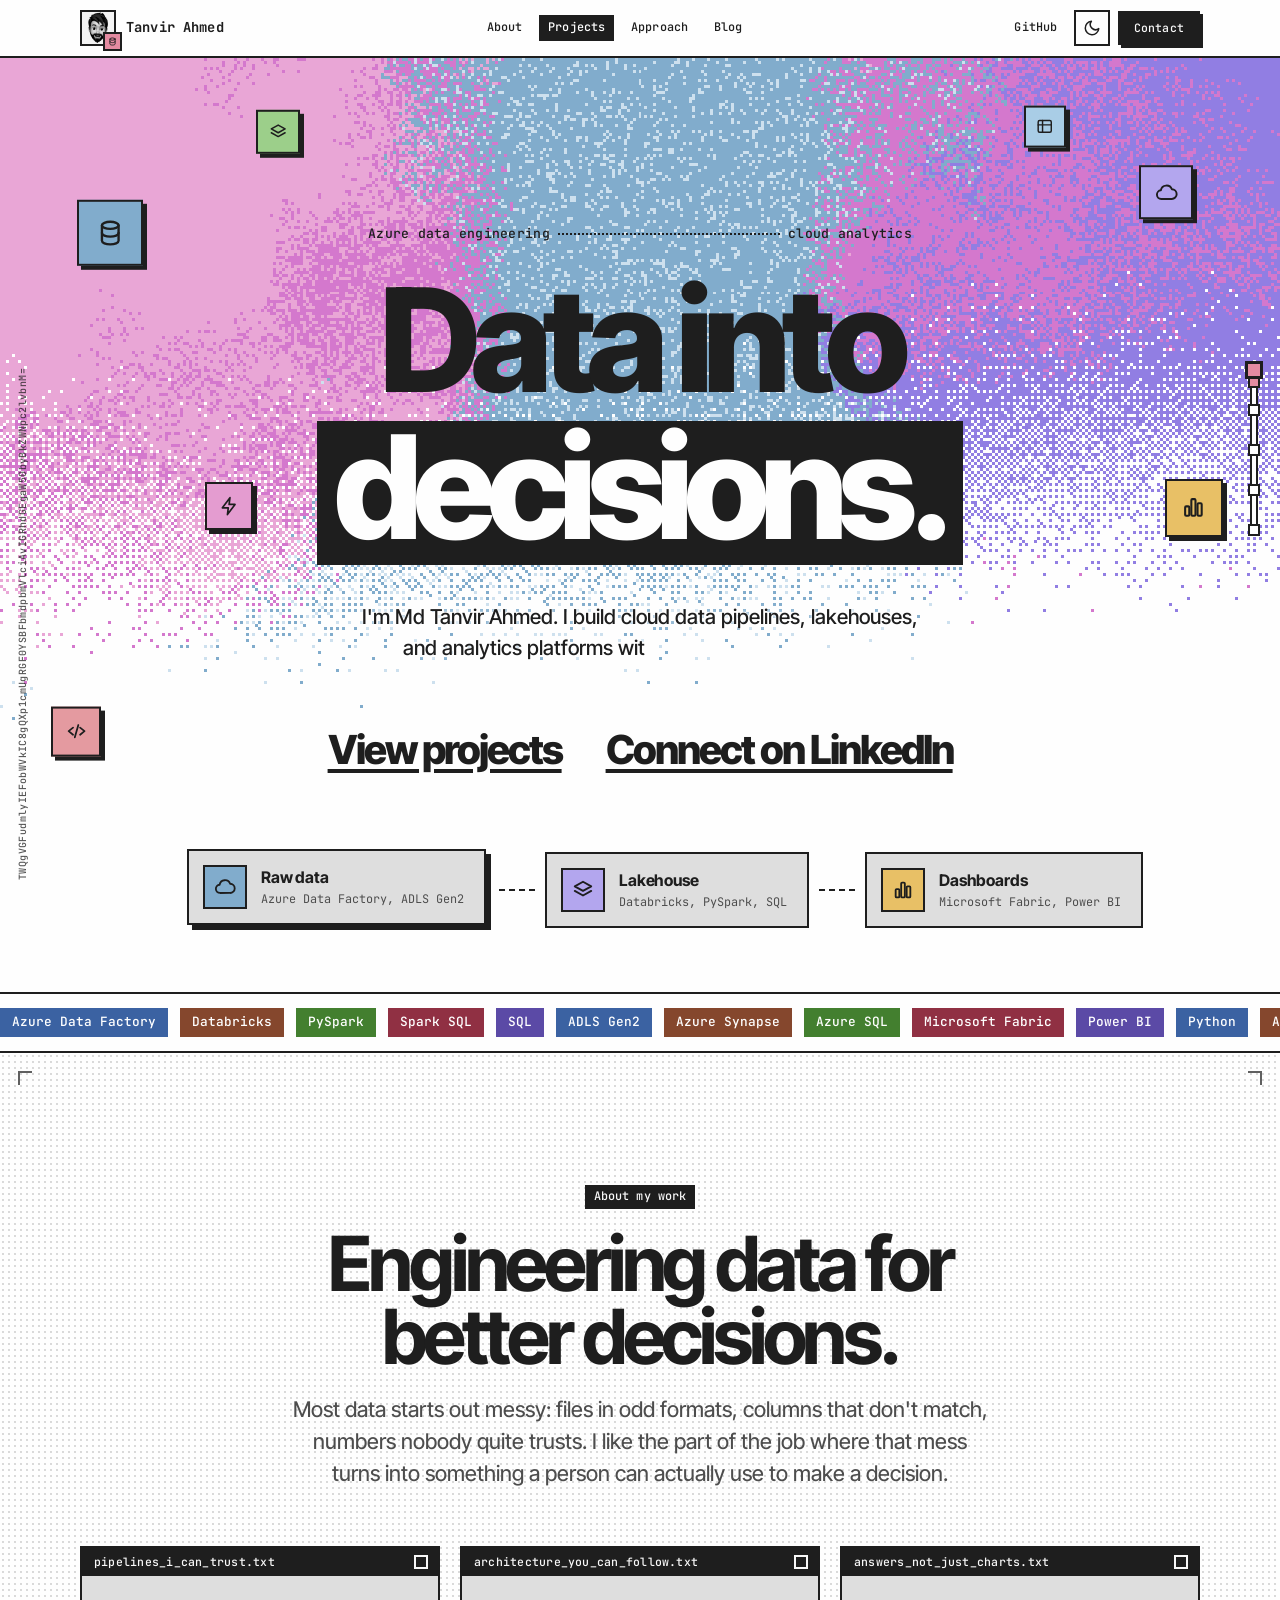
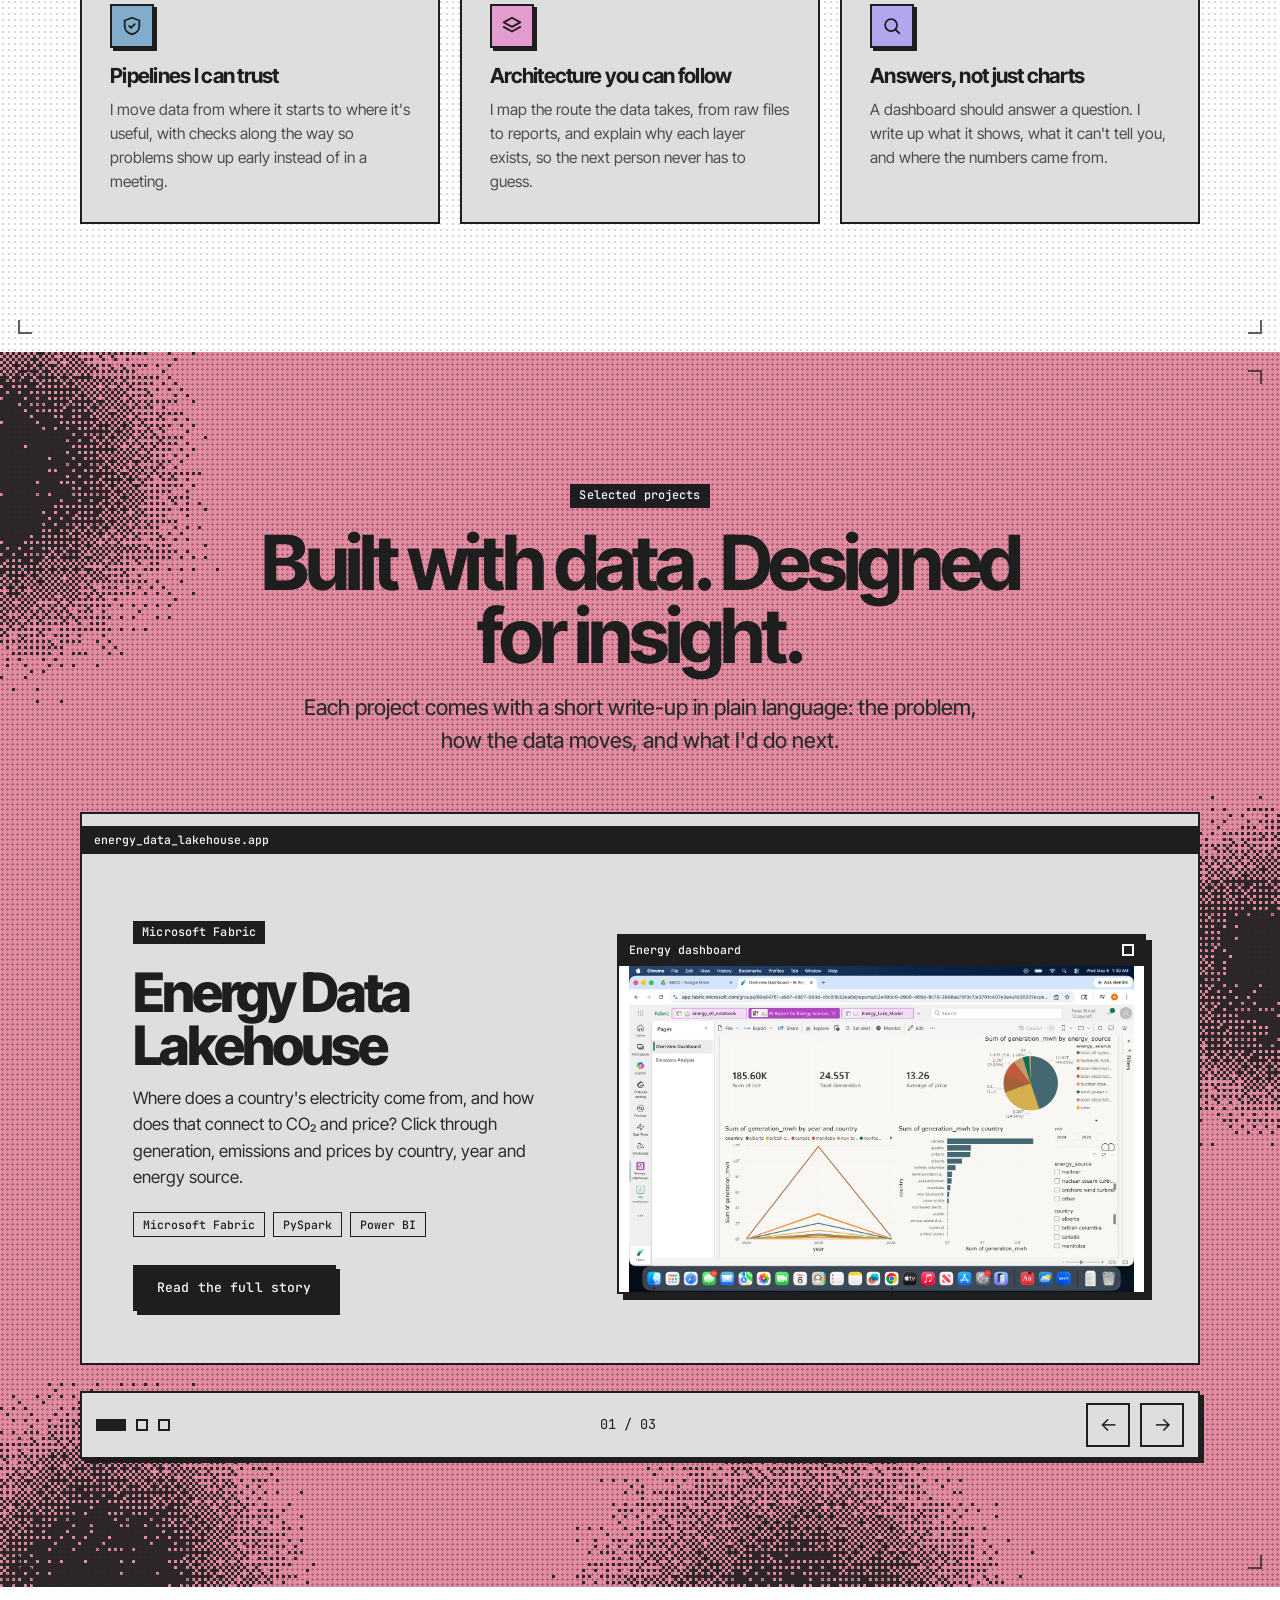
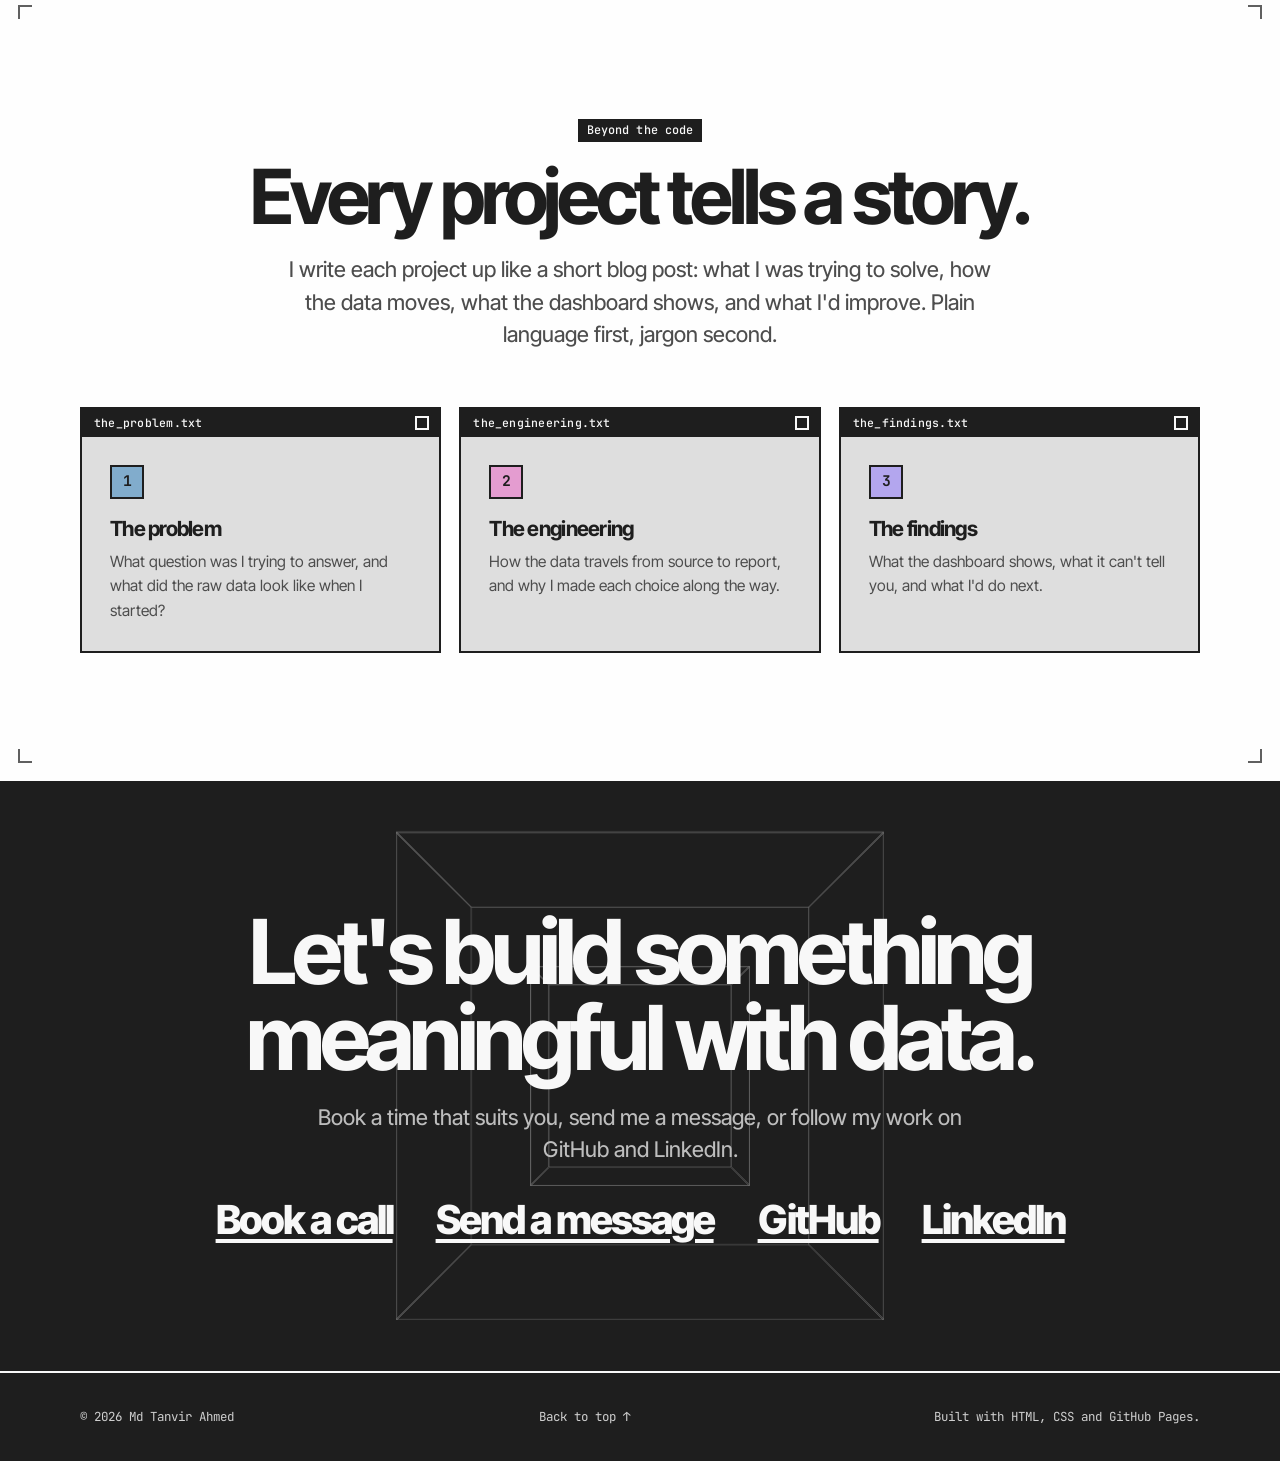
==== commit edf76b58: "Restyle portfolio: retro desktop look" ====
--- a/index.html
+++ b/index.html
@@ -7,7 +7,7 @@
     <title>Md Tanvir Ahmed | Azure Data Engineer</title>
     <meta name="description"
           content="Md Tanvir Ahmed is an Azure data engineer. Explore cloud data pipelines, Microsoft Fabric dashboards, lakehouse architectures, and plain-English project write-ups.">
-    <meta name="theme-color" content="#000000">
+    <meta name="theme-color" content="#fefefe">
 
     <!-- Link previews (LinkedIn, Slack, etc.).
          Confirm this is your live address; previews need a full URL. -->
@@ -24,17 +24,17 @@
 
     <link rel="preconnect" href="https://fonts.googleapis.com">
     <link rel="preconnect" href="https://fonts.gstatic.com" crossorigin>
-    <link href="https://fonts.googleapis.com/css2?family=Inter:wght@400;500;600;700&display=swap" rel="stylesheet">
+    <link href="https://fonts.googleapis.com/css2?family=Inter+Tight:wght@400;500;600;700;800&family=JetBrains+Mono:wght@400;500;700&display=swap" rel="stylesheet">
     <link rel="stylesheet" href="style.css">
     <script>
-        /* Applies the saved theme before the page paints (no flash). First visit = dark.
-           To follow the visitor's system setting on a first visit, replace "dark" with:
+        /* Applies the saved theme before the page paints (no flash). First visit = light.
+           To follow the visitor's system setting on a first visit, replace "light" with:
            (matchMedia("(prefers-color-scheme: light)").matches ? "light" : "dark") */
         (function () {
             var root = document.documentElement, theme = null;
             root.classList.add("js");
             try { theme = localStorage.getItem("theme"); } catch (e) {}
-            if (theme !== "light" && theme !== "dark") theme = "dark";
+            if (theme !== "light" && theme !== "dark") theme = "light";
             root.dataset.theme = theme;
         })();
     </script>
@@ -80,17 +80,17 @@
 
             <!-- Floating icons: they drift with your mouse and as you scroll -->
             <div class="float-icons" aria-hidden="true">
-                <span class="fi" style="--x:76%;--y:10%;--d:1.2;--c:#2997ff"><span class="fi-tile" style="--s:66px;--t:7s"><svg class="ico"><use href="#i-db"/></svg></span></span>
-                <span class="fi" style="--x:90%;--y:30%;--d:0.8;--c:#8f7bff"><span class="fi-tile" style="--s:54px;--t:8s"><svg class="ico"><use href="#i-cloud"/></svg></span></span>
-                <span class="fi" style="--x:66%;--y:40%;--d:1.5;--c:#ffb340"><span class="fi-tile" style="--s:58px;--t:6s"><svg class="ico"><use href="#i-chart"/></svg></span></span>
-                <span class="fi" style="--x:82%;--y:56%;--d:1;--c:#ff7ab8"><span class="fi-tile" style="--s:48px;--t:9s"><svg class="ico"><use href="#i-bolt"/></svg></span></span>
-                <span class="fi" style="--x:63%;--y:14%;--d:0.7;--c:#30d158"><span class="fi-tile" style="--s:44px;--t:7.5s"><svg class="ico"><use href="#i-layers"/></svg></span></span>
-                <span class="fi" style="--x:92%;--y:8%;--d:1.4;--c:#40d9ff"><span class="fi-tile" style="--s:42px;--t:6.5s"><svg class="ico"><use href="#i-table"/></svg></span></span>
-                <span class="fi" style="--x:72%;--y:60%;--d:0.9;--c:#ff6b5e"><span class="fi-tile" style="--s:50px;--t:8.5s"><svg class="ico"><use href="#i-code"/></svg></span></span>
+                <span class="fi" style="--x:6%;--y:16%;--d:1.2;--c:#81accc"><span class="fi-tile" style="--s:66px;--t:7s"><svg class="ico"><use href="#i-db"/></svg></span></span>
+                <span class="fi" style="--x:89%;--y:12%;--d:0.8;--c:#b3a6ee"><span class="fi-tile" style="--s:54px;--t:8s"><svg class="ico"><use href="#i-cloud"/></svg></span></span>
+                <span class="fi" style="--x:91%;--y:46%;--d:1.5;--c:#e8c066"><span class="fi-tile" style="--s:58px;--t:6s"><svg class="ico"><use href="#i-chart"/></svg></span></span>
+                <span class="fi" style="--x:16%;--y:46%;--d:1;--c:#e49cd0"><span class="fi-tile" style="--s:48px;--t:9s"><svg class="ico"><use href="#i-bolt"/></svg></span></span>
+                <span class="fi" style="--x:20%;--y:6%;--d:0.7;--c:#9ccf8a"><span class="fi-tile" style="--s:44px;--t:7.5s"><svg class="ico"><use href="#i-layers"/></svg></span></span>
+                <span class="fi" style="--x:80%;--y:6%;--d:1.4;--c:#a9cde6"><span class="fi-tile" style="--s:42px;--t:6.5s"><svg class="ico"><use href="#i-table"/></svg></span></span>
+                <span class="fi" style="--x:4%;--y:70%;--d:0.9;--c:#e49aa0"><span class="fi-tile" style="--s:50px;--t:8.5s"><svg class="ico"><use href="#i-code"/></svg></span></span>
             </div>
 
             <div class="container">
-                <p class="kicker">Azure data engineering and cloud analytics</p>
+                <p class="kicker">Azure data engineering <i class="leader" aria-hidden="true"></i> cloud analytics</p>
 
                 <!-- Typewriter: data-type types the text out.
                      data-words makes it backspace and retype these words.
@@ -114,19 +114,19 @@
                 <!-- Data moving from source to dashboard -->
                 <div class="flow" data-flow role="img"
                      aria-label="Data flows from raw sources, through a lakehouse, to dashboards">
-                    <div class="flow-node" style="--c1:#2997ff;--c2:#40d9ff">
+                    <div class="flow-node" style="--c1:#81accc;--c2:#a9cde6">
                         <span class="flow-ico"><svg class="ico"><use href="#i-cloud"/></svg></span>
                         <strong>Raw data</strong>
                         <span>Azure Data Factory, ADLS Gen2</span>
                     </div>
                     <div class="flow-link"></div>
-                    <div class="flow-node" style="--c1:#8f7bff;--c2:#ff7ab8">
+                    <div class="flow-node" style="--c1:#b3a6ee;--c2:#e49cd0">
                         <span class="flow-ico"><svg class="ico"><use href="#i-layers"/></svg></span>
                         <strong>Lakehouse</strong>
                         <span>Databricks, PySpark, SQL</span>
                     </div>
                     <div class="flow-link"></div>
-                    <div class="flow-node" style="--c1:#ffb340;--c2:#ff6b5e">
+                    <div class="flow-node" style="--c1:#e8c066;--c2:#e49aa0">
                         <span class="flow-ico"><svg class="ico"><use href="#i-chart"/></svg></span>
                         <strong>Dashboards</strong>
                         <span>Microsoft Fabric, Power BI</span>
@@ -223,7 +223,7 @@
                     <div class="carousel-stage">
                         <!-- Project 1: Energy -->
                         <article class="slide is-active" aria-roledescription="slide" aria-label="1 of 3"
-                                 style="--c1:#30d158;--c2:#40d9ff;--ck:#14803c">
+                                 style="--c1:#9ccf8a;--c2:#a9cde6;--ck:#14803c">
                             <div class="slide-copy">
                                 <p class="kicker">Microsoft Fabric</p>
                                 <h3>Energy Data Lakehouse</h3>
@@ -258,7 +258,7 @@
 
                         <!-- Project 2: Oil and gas -->
                         <article class="slide" aria-roledescription="slide" aria-label="2 of 3"
-                                 style="--c1:#ffb340;--c2:#ff6b5e;--ck:#b45309">
+                                 style="--c1:#e8c066;--c2:#e49aa0;--ck:#b45309">
                             <div class="slide-copy">
                                 <p class="kicker">Fabric analytics</p>
                                 <h3>Oil &amp; Gas Analytics</h3>
@@ -295,7 +295,7 @@
 
                         <!-- Project 3: NYC Taxi -->
                         <article class="slide" aria-roledescription="slide" aria-label="3 of 3"
-                                 style="--c1:#8f7bff;--c2:#ff7ab8;--ck:#5b4bdb">
+                                 style="--c1:#b3a6ee;--c2:#e49cd0;--ck:#5b4bdb">
                             <div class="slide-copy">
                                 <p class="kicker">Azure data platform</p>
                                 <h3>NYC Taxi Analytics</h3>
@@ -400,11 +400,17 @@
 
         <!-- CONTACT CTA -->
         <section class="section cta" id="contact" data-rail="Contact">
+            <div class="cube" aria-hidden="true">
+                <div class="cube-spin">
+                    <div class="cube-box"><i></i><i></i><i></i><i></i><i></i><i></i></div>
+                    <div class="cube-box cube-box--in"><i></i><i></i><i></i><i></i><i></i><i></i></div>
+                </div>
+            </div>
             <div class="float-icons" aria-hidden="true">
-                <span class="fi" style="--x:7%;--y:18%;--d:1.2;--c:#8f7bff"><span class="fi-tile" style="--s:58px;--t:7s"><svg class="ico"><use href="#i-mail"/></svg></span></span>
-                <span class="fi" style="--x:88%;--y:22%;--d:0.9;--c:#ff7ab8"><span class="fi-tile" style="--s:52px;--t:8s"><svg class="ico"><use href="#i-spark"/></svg></span></span>
-                <span class="fi" style="--x:13%;--y:74%;--d:1.4;--c:#2997ff"><span class="fi-tile" style="--s:48px;--t:6.5s"><svg class="ico"><use href="#i-db"/></svg></span></span>
-                <span class="fi" style="--x:84%;--y:72%;--d:1;--c:#ffb340"><span class="fi-tile" style="--s:56px;--t:9s"><svg class="ico"><use href="#i-chart"/></svg></span></span>
+                <span class="fi" style="--x:7%;--y:18%;--d:1.2;--c:#b3a6ee"><span class="fi-tile" style="--s:58px;--t:7s"><svg class="ico"><use href="#i-mail"/></svg></span></span>
+                <span class="fi" style="--x:88%;--y:22%;--d:0.9;--c:#e49cd0"><span class="fi-tile" style="--s:52px;--t:8s"><svg class="ico"><use href="#i-spark"/></svg></span></span>
+                <span class="fi" style="--x:13%;--y:74%;--d:1.4;--c:#81accc"><span class="fi-tile" style="--s:48px;--t:6.5s"><svg class="ico"><use href="#i-db"/></svg></span></span>
+                <span class="fi" style="--x:84%;--y:72%;--d:1;--c:#e8c066"><span class="fi-tile" style="--s:56px;--t:9s"><svg class="ico"><use href="#i-chart"/></svg></span></span>
             </div>
 
             <div class="container">
--- a/style.css
+++ b/style.css
@@ -1,6 +1,6 @@
 /* ==========================================================================
    Md Tanvir Ahmed — Portfolio
-   Colourful Apple-style design system.
+   Retro 1-bit desktop design system (tokens in section 1, skin in section 24).
    1. Tokens            8. Pipeline (animated flow)   15. Callouts, quotes, code
    2. Base              9. Marquee                    16. Carousel
    3. Layout           10. Cards & icon tiles         17. Contact, footer
@@ -10,96 +10,145 @@
    7. Floating icons   14. Steps, browser frame
    ========================================================================== */
 
-/* 1. TOKENS ---------------------------------------------------------------- */
+/* 1. TOKENS ----------------------------------------------------------------
+   A retro "1-bit desktop" look: dithered sky and pink clouds, a flat pink
+   desktop, black-title-bar windows, tight bold headlines, small mono labels.
+   Colours were sampled from reference screenshots (see design-system/DESIGN.md).
+   Change a value here and the whole site follows.
+   -------------------------------------------------------------------------- */
 :root {
-    --bg: #000;
-    --surface: #1d1d1f;
-    --text: #f5f5f7;
-    --muted: #a1a1a6;
-    --line: rgba(255, 255, 255, 0.14);
-    --chrome: #2c2c2e;
-
-    /* Theme-aware surfaces (the light palette is further down) */
-    --header-bg: rgba(0, 0, 0, 0.72);
-    --nav-link: rgba(245, 245, 247, 0.78);
-    --nav-link-hover: #fff;
-    --field-bg: rgba(255, 255, 255, 0.05);
-    --tile-bg: rgba(255, 255, 255, 0.06);
-    --tile-line: rgba(255, 255, 255, 0.16);
-    --node-bg: rgba(127, 127, 127, 0.08);
-    --shadow-browser: 0 40px 70px -28px rgba(0, 0, 0, 0.55), 0 0 0 1px rgba(127, 127, 127, 0.25);
+    /* Raw palette */
+    --c-ink: #1e1e1e;
+    --c-deep: #0d0d0d;
+    --c-paper: #fefefe;
+    --c-grey: #dedede;
+    --c-pink: #e48ba1;
+    --c-sky: #81accc;
+    --c-magenta: #d478cd;
+    --c-blush: #e49cd0;
+    --c-lilac: #b3a6ee;
+    --c-blue: #3b62a2;
+    --c-brown: #85472d;
+    --c-green: #437f2f;
+    --c-crimson: #903043;
+
+    /* Dark theme values. The light theme re-points them further down. */
+    --bg: #1e1e1e;
+    --deep: #0d0d0d;
+    --surface: #2a2a2a;
+    --text: #f8f8f8;
+    --muted: #b9b9b9;
+    --line: rgba(248, 248, 248, 0.28);
+    --edge: #f8f8f8;            /* window borders and hard shadows */
+    --bar-bg: #f8f8f8;          /* window title bars, inverted labels */
+    --bar-text: #1e1e1e;
+    --chrome: #f8f8f8;
+    --hl: #e48ba1;              /* highlight fill (always carries ink text) */
+    --on-hl: #1e1e1e;
+    --accent: #e48ba1;
+    --accent-strong: #e48ba1;
+    --on-accent: #1e1e1e;
+    --accent-soft: rgba(228, 139, 161, 0.22);
+
+    --header-bg: #1e1e1e;
+    --nav-link: #f8f8f8;
+    --nav-link-hover: #f8f8f8;
+    --field-bg: #1e1e1e;
+    --tile-bg: #f8f8f8;
+    --tile-line: #1e1e1e;
+    --node-bg: #2a2a2a;
+    --shadow-browser: none;
     color-scheme: dark;
 
-    --accent: #2997ff;
-    --accent-strong: #0071e3;
-    --accent-soft: rgba(41, 151, 255, 0.16);
-
-    --cyan: #40d9ff;
-    --violet: #8f7bff;
-    --pink: #ff7ab8;
-    --amber: #ffb340;
-    --coral: #ff6b5e;
-    --green: #30d158;
+    /* Dithered sky, read by script.js (dark: the same sky, dimmed) */
+    --cloud-paper: #1e1e1e;
+    --cloud-sky-pale: #3b6180;
+    --cloud-sky: #2e506b;
+    --cloud-blush: #8a416c;
+    --cloud-magenta: #86348a;
+    --cloud-violet: #5a49a8;
+
+    /* Older names, kept so every existing rule still resolves */
+    --cyan: var(--c-sky);
+    --violet: #7e6ad6;
+    --pink: #e48ba1;
+    --amber: #d9a441;
+    --coral: #d8605a;
+    --green: #4d8d37;
 
     --max: 1120px;
-    --nav-h: 52px;
-    --radius-sm: 12px;
-    --radius-md: 20px;
-    --radius-lg: 32px;
+    --nav-h: 56px;
+    --radius-sm: 0px;
+    --radius-md: 0px;
+    --radius-lg: 0px;
     --ease: cubic-bezier(0.22, 1, 0.36, 1);
 
-    --font: -apple-system, BlinkMacSystemFont, "SF Pro Display",
-        "SF Pro Text", "Inter", "Segoe UI", Roboto, Helvetica, Arial, sans-serif;
-}
-
-/* Light sections re-point the same tokens, so every component adapts. */
-.section--light {
-    --surface: #fff;
-    --text: #1d1d1f;
-    --muted: #6e6e73;
-    --line: rgba(0, 0, 0, 0.1);
-    --chrome: #e8e8ed;
-    --field-bg: #fff;
-    --node-bg: #fff;
-    --accent: #0066cc;
-    --violet: #6a4cff;
-    --pink: #d6409f;
-    --accent-soft: rgba(0, 113, 227, 0.1);
-    color: var(--text);
-    background:
-        radial-gradient(900px circle at 88% 0%, rgba(143, 123, 255, 0.2), transparent 60%),
-        radial-gradient(760px circle at 4% 100%, rgba(41, 151, 255, 0.16), transparent 60%),
-        radial-gradient(600px circle at 55% 55%, rgba(255, 179, 64, 0.1), transparent 65%),
-        #f5f5f7;
-}
-
-.section--tint {
-    background:
-        radial-gradient(800px circle at 8% 0%, rgba(143, 123, 255, 0.16), transparent 60%),
-        radial-gradient(700px circle at 100% 100%, rgba(41, 151, 255, 0.14), transparent 60%);
+    --font: "Inter Tight", "Inter", "Helvetica Neue", Helvetica, Arial, sans-serif;
+    --mono: "JetBrains Mono", ui-monospace, "SF Mono", Menlo, Consolas, "Liberation Mono", monospace;
 }
 
 /* Light theme: switched by <html data-theme="light"> (see the toggle in the nav) */
 :root[data-theme="light"] {
-    --bg: #fff;
-    --surface: #f5f5f7;
-    --text: #1d1d1f;
-    --muted: #6e6e73;
-    --line: rgba(0, 0, 0, 0.1);
-    --chrome: #e8e8ed;
-    --header-bg: rgba(255, 255, 255, 0.76);
-    --nav-link: rgba(29, 29, 31, 0.72);
-    --nav-link-hover: #000;
+    --bg: #fefefe;
+    --deep: #1e1e1e;
+    --surface: #dedede;
+    --text: #1e1e1e;
+    --muted: #4d4d4d;
+    --line: rgba(30, 30, 30, 0.4);
+    --edge: #1e1e1e;
+    --bar-bg: #1e1e1e;
+    --bar-text: #f8f8f8;
+    --chrome: #1e1e1e;
+    --accent: #1e1e1e;
+    --accent-strong: #1e1e1e;
+    --on-accent: #f8f8f8;
+    --accent-soft: rgba(30, 30, 30, 0.1);
+
+    --header-bg: #fefefe;
+    --nav-link: #1e1e1e;
+    --nav-link-hover: #1e1e1e;
     --field-bg: #fff;
-    --tile-bg: rgba(255, 255, 255, 0.72);
-    --tile-line: rgba(0, 0, 0, 0.08);
-    --node-bg: #fff;
-    --shadow-browser: 0 30px 60px -30px rgba(0, 0, 0, 0.38), 0 0 0 1px rgba(0, 0, 0, 0.08);
-    --accent: #0066cc;
-    --violet: #6a4cff;
-    --pink: #d6409f;
-    --accent-soft: rgba(0, 113, 227, 0.1);
+    --tile-bg: #fff;
+    --node-bg: #dedede;
     color-scheme: light;
+
+    --cloud-paper: #fefefe;
+    --cloud-sky-pale: #cde0ee;
+    --cloud-sky: #81accc;
+    --cloud-blush: #e9a6d6;
+    --cloud-magenta: #d478cd;
+    --cloud-violet: #917ee3;
+}
+
+/* The pink "desktop": windows sit on it. Re-points the same tokens, so every
+   component adapts. It stays pink in both themes. */
+.section--light {
+    --surface: #dedede;
+    --text: #1e1e1e;
+    --muted: #2b2b2b;
+    --line: rgba(30, 30, 30, 0.5);
+    --edge: #1e1e1e;
+    --bar-bg: #1e1e1e;
+    --bar-text: #f8f8f8;
+    --chrome: #1e1e1e;
+    --field-bg: #fff;
+    --node-bg: #dedede;
+    --accent: #1e1e1e;
+    --accent-strong: #1e1e1e;
+    --on-accent: #f8f8f8;
+    --accent-soft: rgba(30, 30, 30, 0.1);
+    --hl: #fefefe;              /* highlight on pink = white, so it still pops */
+    --on-hl: #1e1e1e;
+    color: var(--text);
+    background-color: #e48ba1;
+    background-image: radial-gradient(rgba(30, 30, 30, 0.34) 1px, transparent 1.4px);
+    background-size: 5px 5px;
+}
+
+/* A faint halftone paper texture */
+.section--tint {
+    background-image: radial-gradient(color-mix(in srgb, var(--text) 16%, transparent) 1px, transparent 1.4px);
+    background-size: 6px 6px;
 }
 
 /* 2. BASE ------------------------------------------------------------------ */
@@ -422,28 +471,6 @@
 ::view-transition-new(root) {
     animation: none;
     mix-blend-mode: normal;
-}
-
-/* Light theme refinements for dark-first decorations */
-:root[data-theme="light"] .aurora i {
-    opacity: 0.8;
-}
-
-:root[data-theme="light"] .hero::before {
-    background: radial-gradient(640px circle at var(--gx, 72%) var(--gy, 28%),
-        rgba(41, 151, 255, 0.16), transparent 62%);
-}
-
-:root[data-theme="light"] .site-header.is-scrolled {
-    box-shadow: 0 1px 0 var(--line), 0 10px 30px -20px rgba(0, 0, 0, 0.2);
-}
-
-:root[data-theme="light"] .flow-node.is-lit {
-    box-shadow: 0 0 0 1px var(--c1), 0 18px 40px -18px var(--c1);
-}
-
-:root[data-theme="light"] .card {
-    box-shadow: 0 1px 0 rgba(0, 0, 0, 0.03);
 }
 
 .scroll-progress {
@@ -2993,3 +3020,1532 @@
         font-size: 1.2rem;
     }
 }
+
+/* ==========================================================================
+   24. RETRO OS SKIN
+   Shapes, windows, type and graphics. Everything here reads the tokens in
+   section 1, so a colour change there is enough. Later rules win on purpose.
+   ========================================================================== */
+
+/* ---- Base --------------------------------------------------------------- */
+body {
+    font-size: 1.0625rem;
+    line-height: 1.55;
+}
+
+::selection {
+    background: var(--hl);
+    color: var(--on-hl);
+}
+
+:focus-visible {
+    outline: 3px solid var(--text);
+    outline-offset: 3px;
+    border-radius: 0;
+}
+
+.skip-link {
+    border: 2px solid #1e1e1e;
+    border-radius: 0;
+    background: #fefefe;
+    color: #1e1e1e;
+    font-family: var(--mono);
+    font-size: 0.85rem;
+}
+
+h2 {
+    max-width: 16ch;
+    font-size: clamp(2.4rem, 6vw, 4.75rem);
+    line-height: 0.96;
+    letter-spacing: -0.055em;
+    font-weight: 700;
+}
+
+h3 {
+    font-size: 1.3rem;
+    line-height: 1.15;
+    letter-spacing: -0.035em;
+    font-weight: 700;
+}
+
+.lead {
+    color: var(--muted);
+    font-weight: 450;
+}
+
+/* Small inverted label, the way the reference tags its panels */
+.kicker {
+    display: inline-block;
+    margin-bottom: 18px;
+    padding: 3px 9px;
+    background: var(--bar-bg);
+    color: var(--bar-text);
+    -webkit-text-fill-color: currentColor;
+    font: 500 0.74rem/1.5 var(--mono);
+    letter-spacing: 0.08em;
+    text-transform: uppercase;
+}
+
+.section {
+    position: relative;
+}
+
+.section > .container {
+    position: relative;
+    z-index: 1;
+}
+
+/* Centred section heads, like the reference */
+.section-head {
+    text-align: center;
+}
+
+.section-head h2,
+.section-head .lead {
+    margin-inline: auto;
+}
+
+/* Corner brackets frame each section */
+.section:not(.cta)::before {
+    content: "";
+    position: absolute;
+    inset: 18px;
+    z-index: 0;
+    pointer-events: none;
+    opacity: 0.7;
+    background:
+        linear-gradient(var(--text), var(--text)) left top / 14px 2px no-repeat,
+        linear-gradient(var(--text), var(--text)) left top / 2px 14px no-repeat,
+        linear-gradient(var(--text), var(--text)) right top / 14px 2px no-repeat,
+        linear-gradient(var(--text), var(--text)) right top / 2px 14px no-repeat,
+        linear-gradient(var(--text), var(--text)) left bottom / 14px 2px no-repeat,
+        linear-gradient(var(--text), var(--text)) left bottom / 2px 14px no-repeat,
+        linear-gradient(var(--text), var(--text)) right bottom / 14px 2px no-repeat,
+        linear-gradient(var(--text), var(--text)) right bottom / 2px 14px no-repeat;
+}
+
+/* ---- Dithered canvases (drawn by script.js) ------------------------------ */
+.dither {
+    position: absolute;
+    inset: 0;
+    z-index: 0;
+    display: block;
+    width: 100%;
+    height: 100%;
+    pointer-events: none;
+    image-rendering: -moz-crisp-edges;
+    image-rendering: pixelated;
+}
+
+/* ---- Menu bar ------------------------------------------------------------ */
+.site-header {
+    background: var(--header-bg);
+    border-bottom: 2px solid var(--edge);
+    -webkit-backdrop-filter: none;
+    backdrop-filter: none;
+}
+
+.site-header.is-scrolled {
+    border-bottom-color: var(--edge);
+}
+
+.logo {
+    font: 700 0.86rem/1 var(--mono);
+    letter-spacing: -0.01em;
+}
+
+.logo-mark {
+    width: 36px;
+    height: 36px;
+    padding: 0;
+    border: 2px solid var(--edge);
+    border-radius: 0;
+    background: var(--surface);
+}
+
+.logo-mark img {
+    border: 0;
+    border-radius: 0;
+    filter: grayscale(1) contrast(1.15);
+    transition: filter 0.3s;
+}
+
+.logo:hover .logo-mark {
+    transform: none;
+}
+
+.logo:hover .logo-mark img {
+    filter: none;
+}
+
+.logo-badge {
+    right: -8px;
+    bottom: -7px;
+    width: 19px;
+    height: 19px;
+    padding: 3px;
+    border: 2px solid var(--edge);
+    border-radius: 0;
+    background: var(--hl);
+    box-shadow: none;
+    color: var(--on-hl);
+}
+
+.nav-links,
+.nav-actions {
+    gap: 8px;
+}
+
+.nav-links a,
+.nav-ext {
+    padding: 7px 9px;
+    color: var(--nav-link);
+    font: 500 0.74rem/1 var(--mono);
+    letter-spacing: 0.06em;
+    text-transform: uppercase;
+}
+
+.nav-links a:hover,
+.nav-links a.is-active,
+.nav-links a[aria-current="page"],
+.nav-ext:hover {
+    background: var(--text);
+    color: var(--bg);
+}
+
+.theme-toggle {
+    width: 36px;
+    height: 36px;
+    border: 2px solid var(--edge);
+    border-radius: 0;
+    color: var(--text);
+}
+
+.theme-toggle:hover {
+    background: var(--hl);
+    border-color: var(--edge);
+    color: var(--on-hl);
+    transform: none;
+}
+
+.scroll-progress {
+    height: 4px;
+    background: repeating-linear-gradient(90deg, var(--hl) 0 6px, var(--edge) 6px 8px);
+}
+
+/* ---- Hero ---------------------------------------------------------------- */
+.hero {
+    padding: clamp(96px, 13vw, 168px) 0 clamp(72px, 9vw, 120px);
+    color: var(--text);
+    text-align: center;
+}
+
+.hero::before {
+    display: none;
+}
+
+/* Fallback sky for the moment before (or without) the canvas */
+.aurora {
+    background: linear-gradient(180deg,
+        var(--cloud-sky) 0%, var(--cloud-sky) 30%,
+        var(--cloud-blush) 62%, var(--cloud-paper) 94%);
+}
+
+.aurora i {
+    display: none;
+}
+
+/* Vertical base-64 line, a nod to the reference. It is decoration only. */
+.hero::after {
+    content: "TWQgVGFudmlyIEFobWVkIC8gQXp1cmUgRGF0YSBFbmdpbmVlciAvIGRhdGEgaW50byBkZWNpc2lvbnM=";
+    content: "TWQgVGFudmlyIEFobWVkIC8gQXp1cmUgRGF0YSBFbmdpbmVlciAvIGRhdGEgaW50byBkZWNpc2lvbnM=" / "";
+    position: absolute;
+    left: max(18px, calc(50% - 600px));
+    bottom: 12%;
+    z-index: 0;
+    color: var(--text);
+    font: 500 10px/1 var(--mono);
+    letter-spacing: 0.04em;
+    opacity: 0.75;
+    writing-mode: vertical-rl;
+    transform: rotate(180deg);
+    pointer-events: none;
+}
+
+.display {
+    max-width: 11ch;
+    margin: 10px auto 26px;
+    font-size: clamp(3.6rem, 11.5vw, 9rem);
+    line-height: 0.92;
+    letter-spacing: -0.065em;
+    font-weight: 800;
+}
+
+.display--sm {
+    max-width: 14ch;
+    font-size: clamp(3rem, 8.6vw, 6.4rem);
+}
+
+/* The typed word becomes an inverted label, like the table labels */
+.gradient-text {
+    display: inline-block;
+    padding: 0 0.12em 0.04em;
+    background: var(--text);
+    -webkit-background-clip: border-box;
+    background-clip: border-box;
+    -webkit-text-fill-color: var(--bg);
+    color: var(--bg);
+    animation: none;
+}
+
+.display .tw-caret::after,
+.tw-caret::after {
+    border-radius: 0;
+    background: var(--bg);
+}
+
+.hero .lead {
+    max-width: 36rem;
+    margin-inline: auto;
+    color: var(--text);
+    font-size: clamp(1.05rem, 1.7vw, 1.28rem);
+    font-weight: 500;
+}
+
+.hero .kicker {
+    display: flex;
+    align-items: baseline;
+    justify-content: center;
+    gap: 8px;
+    max-width: 34rem;
+    margin: 0 auto 30px;
+    padding: 0;
+    background: none;
+    color: var(--text);
+    font-size: 0.82rem;
+    letter-spacing: 0.02em;
+    text-transform: none;
+}
+
+.leader {
+    flex: 1;
+    min-width: 24px;
+    border-bottom: 2px dotted currentColor;
+    transform: translateY(-3px);
+}
+
+/* Big underlined links instead of pill buttons, like the reference */
+.hero-actions {
+    justify-content: center;
+    gap: 12px 40px;
+    margin-top: 34px;
+}
+
+.hero-actions .btn {
+    min-height: 0;
+    padding: 0 0.04em 0.04em;
+    border: 0;
+    background: transparent;
+    box-shadow: none;
+    color: inherit;
+    font: 800 clamp(1.5rem, 3.2vw, 2.5rem)/1.05 var(--font);
+    letter-spacing: -0.05em;
+    text-transform: none;
+    text-decoration: underline;
+    text-decoration-thickness: 0.09em;
+    text-underline-offset: 0.12em;
+}
+
+.hero-actions .btn:hover {
+    background: var(--hl);
+    box-shadow: none;
+    color: var(--on-hl);
+    filter: none;
+}
+
+.hero-actions .btn:active {
+    transform: none;
+}
+
+.hero-actions .btn.is-disabled {
+    border: 0;
+}
+
+.byline,
+.toc,
+.tag-list {
+    justify-content: center;
+}
+
+.byline {
+    color: var(--text);
+    font-family: var(--mono);
+    font-size: 0.82rem;
+}
+
+.byline img {
+    border: 2px solid var(--edge);
+    border-radius: 0;
+    box-shadow: none;
+    filter: grayscale(1) contrast(1.15);
+}
+
+.toc a {
+    padding: 5px 11px;
+    border: 2px solid var(--edge);
+    border-radius: 0;
+    background: var(--bg);
+    color: var(--text);
+    font: 500 0.72rem/1.4 var(--mono);
+    letter-spacing: 0.04em;
+    text-transform: uppercase;
+}
+
+.toc a:hover {
+    border-color: var(--edge);
+    background: var(--text);
+    color: var(--bg);
+}
+
+/* ---- Floating icons: desktop icons ---------------------------------------- */
+.fi-tile {
+    border: 2px solid #1e1e1e;
+    border-radius: 0;
+    background: var(--c, #fefefe);
+    color: #1e1e1e;
+    box-shadow: 4px 4px 0 var(--edge);
+    -webkit-backdrop-filter: none;
+    backdrop-filter: none;
+}
+
+@keyframes bob {
+    from { transform: translateY(-7px); }
+    to   { transform: translateY(8px); }
+}
+
+/* ---- Pipeline: three windows joined by a dashed line ----------------------- */
+.flow {
+    margin-inline: auto;
+    text-align: left;
+}
+
+.flow-node,
+.section--light .flow-node {
+    border: 2px solid var(--edge);
+    border-radius: 0;
+    background: var(--surface);
+    color: var(--text);
+    -webkit-backdrop-filter: none;
+    backdrop-filter: none;
+}
+
+.flow-ico {
+    width: 44px;
+    height: 44px;
+    border: 2px solid var(--edge);
+    border-radius: 0;
+    background: var(--c1);
+    box-shadow: none;
+    color: #1e1e1e;
+}
+
+.flow-node.is-lit {
+    border-color: var(--edge);
+    box-shadow: 5px 5px 0 var(--edge);
+    transform: translate(-3px, -3px);
+}
+
+.flow-node span:not(.flow-ico) {
+    color: var(--muted);
+    font-family: var(--mono);
+    font-size: 0.74rem;
+}
+
+.flow-link {
+    height: 0;
+    border-top: 2px dashed var(--edge);
+    border-radius: 0;
+    background: none;
+}
+
+.flow-link::after {
+    width: 11px;
+    height: 11px;
+    margin: -6px 0 0 -6px;
+    border: 2px solid var(--edge);
+    border-radius: 0;
+    background: var(--hl);
+    box-shadow: none;
+}
+
+/* ---- Tech strip: coloured labels, like the chart legend --------------------- */
+.marquee {
+    padding-block: 14px;
+    border-block: 2px solid var(--edge);
+    background: var(--bg);
+    -webkit-mask-image: none;
+    mask-image: none;
+}
+
+.chip {
+    --chip: var(--c-blue);
+    gap: 0;
+    padding: 6px 12px;
+    border: 0;
+    border-radius: 0;
+    background: var(--chip);
+    color: #fff;
+    font: 500 0.8rem/1.3 var(--mono);
+}
+
+.chip::before {
+    display: none;
+}
+
+.chip:nth-child(5n+1) { --chip: var(--c-blue); }
+.chip:nth-child(5n+2) { --chip: var(--c-brown); }
+.chip:nth-child(5n+3) { --chip: var(--c-green); }
+.chip:nth-child(5n+4) { --chip: var(--c-crimson); }
+.chip:nth-child(5n+5) { --chip: #5b4aa6; }
+
+/* ---- Windows (cards) --------------------------------------------------------- */
+.card {
+    --pad: 28px;
+    --c1: var(--c-sky);
+    --c2: var(--c-sky);
+    padding: var(--pad);
+    border: 2px solid var(--edge);
+    border-radius: 0;
+    background: var(--surface);
+    color: var(--text);
+    transition: transform 0.18s var(--ease), box-shadow 0.18s var(--ease);
+}
+
+.card:nth-child(3n+1) { --c1: var(--c-sky); }
+.card:nth-child(3n+2) { --c1: var(--c-blush); }
+.card:nth-child(3n+3) { --c1: var(--c-lilac); }
+
+/* Title bar: the text comes from data-title (script.js fills it in) */
+.card::before {
+    content: attr(data-title);
+    position: static;
+    inset: auto;
+    z-index: auto;
+    display: block;
+    height: 28px;
+    margin: calc(var(--pad) * -1) calc(var(--pad) * -1) var(--pad);
+    padding: 0 36px 0 12px;
+    overflow: hidden;
+    background: var(--bar-bg);
+    color: var(--bar-text);
+    font: 500 0.72rem/28px var(--mono);
+    letter-spacing: 0.02em;
+    text-overflow: ellipsis;
+    white-space: nowrap;
+    opacity: 1;
+}
+
+/* The little close box on the title bar */
+.card::after {
+    content: "";
+    position: absolute;
+    top: 7px;
+    right: 10px;
+    left: auto;
+    width: 14px;
+    height: 14px;
+    border: 2px solid var(--bar-text);
+    background: none;
+    transform: none;
+    transition: background-color 0.15s;
+}
+
+.card:hover {
+    border-color: var(--edge);
+    box-shadow: 6px 6px 0 var(--edge);
+    transform: translate(-3px, -3px);
+}
+
+.card:hover::before {
+    opacity: 1;
+}
+
+.card:hover::after {
+    background: var(--hl);
+    transform: none;
+}
+
+/* Big containers should not jump around under the pointer */
+.card.cal:hover,
+.card.booking-panel:hover,
+.card.form:hover {
+    box-shadow: none;
+    transform: none;
+}
+
+.post-card { --pad: 0px; }
+.cal,
+.booking-panel { --pad: 26px; }
+.next-case { --pad: clamp(24px, 4vw, 44px); }
+
+.card p {
+    color: var(--muted);
+}
+
+.icon-tile {
+    width: 44px;
+    height: 44px;
+    margin-bottom: 16px;
+    border: 2px solid var(--edge);
+    border-radius: 0;
+    background: var(--c1, var(--c-sky));
+    box-shadow: 3px 3px 0 var(--edge);
+    color: #1e1e1e;
+}
+
+.step h3::before {
+    width: 34px;
+    height: 34px;
+    border: 2px solid var(--edge);
+    border-radius: 0;
+    background: var(--c1);
+    box-shadow: none;
+    color: #1e1e1e;
+    font-family: var(--mono);
+}
+
+/* ---- Buttons and tags --------------------------------------------------------- */
+.btn {
+    min-height: 46px;
+    padding: 0 22px;
+    border: 2px solid var(--edge);
+    border-radius: 0;
+    box-shadow: 4px 4px 0 var(--edge);
+    font: 500 0.82rem/1 var(--mono);
+    letter-spacing: 0.05em;
+    text-transform: uppercase;
+    transition: background-color 0.15s, color 0.15s, box-shadow 0.15s, transform 0.15s;
+}
+
+.btn-primary {
+    background: var(--edge);
+    color: var(--bar-text);
+}
+
+.btn-primary:hover {
+    background: var(--hl);
+    box-shadow: 4px 4px 0 var(--edge);
+    color: var(--on-hl);
+    filter: none;
+}
+
+.btn-secondary {
+    border-color: var(--edge);
+    background: transparent;
+    color: var(--text);
+}
+
+.btn-secondary:hover {
+    background: var(--hl);
+    color: var(--on-hl);
+}
+
+.btn:active {
+    box-shadow: 1px 1px 0 var(--edge);
+    transform: translate(3px, 3px);
+}
+
+.btn-small {
+    min-height: 34px;
+    padding: 0 14px;
+    font-size: 0.72rem;
+    box-shadow: 3px 3px 0 var(--edge);
+}
+
+.btn.is-disabled {
+    border-style: dashed;
+    box-shadow: none;
+    color: var(--muted);
+}
+
+.tag-list li {
+    gap: 0;
+    padding: 3px 9px;
+    border: 1.5px solid var(--edge);
+    border-radius: 0;
+    background: transparent;
+    color: var(--text);
+    font: 500 0.72rem/1.5 var(--mono);
+}
+
+.tag-list li::before {
+    display: none;
+}
+
+.tag-list li:hover {
+    background: var(--hl);
+    color: var(--on-hl);
+    transform: none;
+}
+
+.link-arrow {
+    color: var(--text);
+    text-decoration: underline;
+    text-decoration-thickness: 2px;
+    text-underline-offset: 3px;
+}
+
+/* ---- Side rail: a vertical progress meter ---------------------------------------- */
+.rail-line {
+    width: 8px;
+    margin-left: -4px;
+    border: 2px solid #1e1e1e;
+    border-radius: 0;
+    background: #fefefe;
+}
+
+.rail-fill {
+    background: #1e1e1e;
+}
+
+.rail-packet {
+    width: 12px;
+    height: 12px;
+    border: 2px solid #1e1e1e;
+    border-radius: 0;
+    background: var(--c-pink);
+    box-shadow: none;
+    animation: none;
+}
+
+.rail-dot {
+    width: 12px;
+    height: 12px;
+    border: 2px solid #1e1e1e;
+    border-radius: 0;
+    background: #fefefe;
+}
+
+.rail-dot.is-passed {
+    border-color: #1e1e1e;
+    background: #1e1e1e;
+}
+
+.rail-dot.is-active {
+    border-color: #1e1e1e;
+    background: var(--c-pink);
+}
+
+.rail-dot::after {
+    padding: 4px 9px;
+    border: 2px solid #fefefe;
+    border-radius: 0;
+    background: #1e1e1e;
+    font: 500 0.7rem/1.2 var(--mono);
+}
+
+/* ---- Cursor: a square that inverts what is under it ------------------------------- */
+.cursor-ring {
+    border: 2px solid #fff;
+    border-radius: 0;
+    mix-blend-mode: difference;
+}
+
+.cursor-ring.is-hover {
+    background: rgba(255, 255, 255, 0.28);
+}
+
+.cursor-ring.is-view {
+    border: 2px solid #1e1e1e;
+    background: var(--c-pink);
+    mix-blend-mode: normal;
+}
+
+.cursor-ring span {
+    color: #1e1e1e;
+    font: 500 0.72rem/1 var(--mono);
+    text-transform: uppercase;
+}
+
+.bit {
+    border-radius: 0;
+    box-shadow: none;
+}
+
+.bit--icon {
+    filter: none;
+}
+
+/* ---- Project windows ---------------------------------------------------------------- */
+.browser {
+    border: 2px solid var(--edge);
+    border-radius: 0;
+    background: var(--surface);
+    box-shadow: 6px 6px 0 var(--edge);
+}
+
+.browser-bar {
+    height: 28px;
+    padding: 0 10px;
+    gap: 0;
+}
+
+.browser-bar i {
+    display: none;
+}
+
+.browser-bar span {
+    padding: 0;
+    overflow: hidden;
+    color: var(--bar-text);
+    font: 500 0.72rem/28px var(--mono);
+    text-align: left;
+    text-overflow: ellipsis;
+    white-space: nowrap;
+}
+
+.browser-bar::after {
+    content: "";
+    flex: none;
+    width: 12px;
+    height: 12px;
+    border: 2px solid var(--bar-text);
+}
+
+.browser img {
+    border-top: 2px solid var(--edge);
+    background: #fff;
+}
+
+.browser figcaption {
+    border-top: 2px solid var(--edge);
+    background: var(--surface);
+    font-family: var(--mono);
+    font-size: 0.78rem;
+}
+
+.slide {
+    --pad: clamp(24px, 4vw, 52px);
+    padding: var(--pad);
+    border: 2px solid var(--edge);
+    border-radius: 0;
+    background: var(--surface);
+    box-shadow: none;
+}
+
+.slide::before {
+    content: attr(data-title);
+    order: -2;
+    position: static;
+    inset: auto;
+    z-index: auto;
+    grid-column: 1 / -1;
+    height: 28px;
+    margin: calc(var(--pad) * -1) calc(var(--pad) * -1) 0;
+    padding: 0 12px;
+    background: var(--bar-bg);
+    color: var(--bar-text);
+    font: 500 0.72rem/28px var(--mono);
+}
+
+.slide .kicker {
+    background: var(--bar-bg);
+    -webkit-text-fill-color: currentColor;
+    color: var(--bar-text);
+}
+
+.slide-copy h3 {
+    font-size: clamp(2.2rem, 4.4vw, 3.4rem);
+    line-height: 0.96;
+    letter-spacing: -0.055em;
+    font-weight: 800;
+}
+
+.carousel-dot {
+    width: 12px;
+    height: 12px;
+    border: 2px solid var(--edge);
+    border-radius: 0;
+    background: transparent;
+}
+
+.carousel-dot.is-active {
+    width: 30px;
+    background: var(--edge);
+}
+
+.carousel-counter {
+    font-family: var(--mono);
+}
+
+.carousel-arrow {
+    width: 44px;
+    height: 44px;
+    border: 2px solid var(--edge);
+    border-radius: 0;
+    background: var(--surface);
+    box-shadow: 3px 3px 0 var(--edge);
+    color: var(--text);
+}
+
+.carousel-arrow:hover {
+    background: var(--hl);
+    color: var(--on-hl);
+    transform: none;
+}
+
+.carousel-arrow:active {
+    box-shadow: 1px 1px 0 var(--edge);
+    transform: translate(2px, 2px);
+}
+
+/* ---- Call to action: dark, with a wireframe cube ------------------------------------------ */
+.cta {
+    --text: #f8f8f8;
+    --muted: #bdbdbd;
+    --line: rgba(248, 248, 248, 0.35);
+    --edge: #f8f8f8;
+    --bar-bg: #f8f8f8;
+    --bar-text: #1e1e1e;
+    --hl: #e48ba1;
+    --on-hl: #1e1e1e;
+    background: var(--deep);
+    color: var(--text);
+}
+
+.cta::before {
+    display: none;
+}
+
+.cta .float-icons {
+    display: none;
+}
+
+.cta h2 {
+    max-width: 14ch;
+    font-size: clamp(2.6rem, 7vw, 5.8rem);
+}
+
+.cta .lead {
+    color: var(--muted);
+}
+
+.cube {
+    position: absolute;
+    left: 50%;
+    top: 50%;
+    z-index: 0;
+    width: 0;
+    height: 0;
+    perspective: 1100px;
+    pointer-events: none;
+}
+
+.cube-spin {
+    position: absolute;
+    transform-style: preserve-3d;
+    animation: cube-spin 48s linear infinite;
+}
+
+.cube-box {
+    --s: min(46vw, 400px);
+    position: absolute;
+    left: calc(var(--s) / -2);
+    top: calc(var(--s) / -2);
+    width: var(--s);
+    height: var(--s);
+    transform-style: preserve-3d;
+}
+
+.cube-box--in {
+    --s: min(23vw, 200px);
+}
+
+.cube-box i {
+    position: absolute;
+    inset: 0;
+    border: 1.5px solid rgba(248, 248, 248, 0.8);
+}
+
+.cube-box i:nth-child(1) { transform: translateZ(calc(var(--s) / 2)); }
+.cube-box i:nth-child(2) { transform: rotateY(180deg) translateZ(calc(var(--s) / 2)); }
+.cube-box i:nth-child(3) { transform: rotateY(90deg) translateZ(calc(var(--s) / 2)); }
+.cube-box i:nth-child(4) { transform: rotateY(-90deg) translateZ(calc(var(--s) / 2)); }
+.cube-box i:nth-child(5) { transform: rotateX(90deg) translateZ(calc(var(--s) / 2)); }
+.cube-box i:nth-child(6) { transform: rotateX(-90deg) translateZ(calc(var(--s) / 2)); }
+
+@keyframes cube-spin {
+    from { transform: rotateX(-24deg) rotateY(0deg); }
+    to   { transform: rotateX(-24deg) rotateY(360deg); }
+}
+
+/* ---- Forms ----------------------------------------------------------------------------------- */
+.field label {
+    font: 500 0.78rem/1.4 var(--mono);
+    letter-spacing: 0.04em;
+    text-transform: uppercase;
+}
+
+.field input,
+.field textarea {
+    border: 2px solid var(--edge);
+    border-radius: 0;
+    background: var(--field-bg);
+    color: var(--text);
+}
+
+.field input:focus,
+.field textarea:focus {
+    outline: none;
+    border-color: var(--edge);
+    box-shadow: 4px 4px 0 var(--edge);
+}
+
+.field [aria-invalid="true"] {
+    border-color: #b3261e;
+    border-style: dashed;
+}
+
+.field-error,
+.form-status.is-error {
+    color: #b3261e;
+    font-weight: 600;
+}
+
+.form-status.is-success {
+    color: #2b6a1c;
+    font-weight: 600;
+}
+
+:root:not([data-theme="light"]) .field-error,
+:root:not([data-theme="light"]) .form-status.is-error {
+    color: #ff8d86;
+}
+
+:root:not([data-theme="light"]) .form-status.is-success {
+    color: #8fd97a;
+}
+
+.section--light .field-error,
+.section--light .form-status.is-error {
+    color: #8c1d18;
+}
+
+.section--light .form-status.is-success {
+    color: #1f4f12;
+}
+
+.contact-item small {
+    font-family: var(--mono);
+    font-size: 0.74rem;
+    letter-spacing: 0.04em;
+    text-transform: uppercase;
+}
+
+/* ---- Footer ------------------------------------------------------------------------------------ */
+.site-footer {
+    border-top: 2px solid #f8f8f8;
+    background: var(--deep);
+    color: #cfcfcf;
+    font: 400 0.78rem/1.4 var(--mono);
+}
+
+.footer-inner a:hover {
+    background: #f8f8f8;
+    color: #1e1e1e;
+}
+
+/* ---- Booking calendar ---------------------------------------------------------------------------- */
+.chip-btn {
+    border: 2px solid var(--edge);
+    border-radius: 0;
+    color: var(--text);
+    font: 500 0.74rem/1 var(--mono);
+    letter-spacing: 0.04em;
+    text-transform: uppercase;
+}
+
+.chip-btn:hover {
+    border-color: var(--edge);
+    background: var(--hl);
+    color: var(--on-hl);
+    transform: none;
+}
+
+.demo-note {
+    border: 1.5px dashed var(--edge);
+    border-radius: 0;
+    background: transparent;
+    font-family: var(--mono);
+    font-size: 0.72rem;
+}
+
+.cal-title {
+    font-size: 1.5rem;
+    letter-spacing: -0.04em;
+}
+
+.cal-nav {
+    border: 2px solid var(--edge);
+    border-radius: 0;
+    color: var(--text);
+}
+
+.cal-nav:hover:not(:disabled) {
+    border-color: var(--edge);
+    background: var(--hl);
+    color: var(--on-hl);
+    transform: none;
+}
+
+.cal-week span {
+    font-family: var(--mono);
+    font-size: 0.72rem;
+    text-transform: uppercase;
+}
+
+.cal-grid.is-loading {
+    border-radius: 0;
+}
+
+.cal-day {
+    border: 1.5px solid transparent;
+    border-radius: 0;
+    font-family: var(--mono);
+}
+
+.cal-day.is-today {
+    box-shadow: none;
+    border: 2px dashed var(--edge);
+}
+
+.cal-day.is-free {
+    border: 2px solid var(--edge);
+    background: transparent;
+}
+
+.cal-day.is-free:hover {
+    background: var(--hl);
+    box-shadow: 3px 3px 0 var(--edge);
+    color: var(--on-hl);
+    transform: translate(-2px, -2px);
+}
+
+.cal-day.is-pulse::before {
+    border-radius: 0;
+}
+
+.cal-day.is-selected {
+    border: 2px solid var(--edge);
+    background: var(--edge);
+    box-shadow: 3px 3px 0 var(--c-pink);
+    color: var(--bar-text);
+    animation: cal-in 0.55s var(--ease) backwards;
+    animation-delay: calc(var(--i, 0) * 14ms);
+    transform: translate(-2px, -2px);
+}
+
+.cal-day .bars i {
+    border-radius: 0;
+    background: var(--text);
+}
+
+.cal-day.is-selected .bars i {
+    background: var(--bar-text);
+}
+
+.ripple {
+    display: none;
+}
+
+.legend-dot {
+    border: 2px solid var(--edge);
+    border-radius: 0;
+    background: transparent;
+}
+
+.legend-dot--today {
+    border-style: dashed;
+    box-shadow: none;
+}
+
+.empty-icon {
+    border: 2px solid var(--edge);
+    border-radius: 0;
+    background: var(--c-blush);
+    box-shadow: 4px 4px 0 var(--edge);
+    color: #1e1e1e;
+}
+
+.slot {
+    border: 2px solid var(--edge);
+    border-radius: 0;
+    font-family: var(--mono);
+    font-size: 0.88rem;
+}
+
+.slot:hover {
+    border-color: var(--edge);
+    background: var(--hl);
+    box-shadow: 3px 3px 0 var(--edge);
+    color: var(--on-hl);
+    transform: translate(-2px, -2px);
+}
+
+.slot.is-selected {
+    border-color: var(--edge);
+    background: var(--edge);
+    box-shadow: none;
+    color: var(--bar-text);
+}
+
+.bk-summary {
+    border: 2px dashed var(--edge);
+    border-radius: 0;
+    background: transparent;
+}
+
+.done-badge svg {
+    stroke: var(--text);
+}
+
+.confetti i {
+    border-radius: 0;
+}
+
+.demo-flag {
+    color: var(--text);
+    font-family: var(--mono);
+}
+
+/* ---- Blog and prose ------------------------------------------------------------------------------ */
+.post-title {
+    font-weight: 800;
+    line-height: 0.96;
+    letter-spacing: -0.06em;
+}
+
+.prose a {
+    color: var(--text);
+    text-decoration-thickness: 2px;
+}
+
+.prose a:hover {
+    background: var(--hl);
+    color: var(--on-hl);
+}
+
+.prose li::before {
+    width: 9px;
+    height: 9px;
+    border-radius: 0;
+    background: var(--text);
+    transform: none;
+}
+
+.prose ol li::before {
+    width: 26px;
+    height: 26px;
+    border-radius: 0;
+    background: var(--bar-bg);
+    color: var(--bar-text);
+    font-family: var(--mono);
+}
+
+.callout {
+    border: 2px dashed var(--edge);
+    border-radius: 0;
+    background: color-mix(in srgb, var(--hl) 14%, transparent);
+}
+
+.pullquote,
+.prose blockquote {
+    border-left: 3px dashed var(--edge);
+    border-image: none;
+    letter-spacing: -0.04em;
+    font-weight: 700;
+}
+
+.code,
+.prose pre {
+    border: 2px solid var(--edge);
+    border-radius: 0;
+    background: #0d0d0d;
+    color: #f2f2f2;
+    font-family: var(--mono);
+}
+
+.prose pre code,
+.prose code {
+    font-family: var(--mono);
+}
+
+.code .k { color: #e9a6d6; }
+.code .f { color: #8fc0e4; }
+.code .n { color: #e8c066; }
+
+.prose code {
+    border: 1px solid var(--line);
+    border-radius: 0;
+    background: color-mix(in srgb, var(--text) 10%, transparent);
+}
+
+.prose hr {
+    height: 0;
+    border: 0;
+    border-top: 2px dashed var(--line);
+    background: none;
+}
+
+.prose th {
+    font-family: var(--mono);
+    font-size: 0.8rem;
+    text-transform: uppercase;
+}
+
+.prose th,
+.prose td {
+    border-bottom: 1px dashed var(--line);
+}
+
+.post-cover-frame {
+    border: 2px solid var(--edge);
+    border-radius: 0;
+    background: var(--cloud-sky);
+    box-shadow: 6px 6px 0 var(--edge);
+}
+
+.post-cover--natural .post-cover-frame:hover {
+    box-shadow: 9px 9px 0 var(--edge);
+}
+
+.post-figure img,
+.prose > p > img {
+    border: 2px solid var(--edge);
+    border-radius: 0;
+}
+
+.share-btn {
+    border: 2px solid var(--edge);
+    border-radius: 0;
+    background: var(--surface);
+}
+
+.share-btn:hover {
+    border-color: var(--edge);
+    background: var(--hl);
+    color: var(--on-hl);
+    transform: translateX(3px);
+}
+
+.share-btn.is-done {
+    border-color: var(--edge);
+    background: var(--c-green);
+    color: #fff;
+}
+
+.share-btn.is-done.is-failed {
+    background: var(--c-crimson);
+}
+
+.share-tip {
+    border: 2px solid #f8f8f8;
+    border-radius: 0;
+    background: #1e1e1e;
+    font-family: var(--mono);
+    font-size: 0.7rem;
+}
+
+.post-card .thumb {
+    border-bottom: 2px solid var(--edge);
+    background: var(--cloud-sky);
+}
+
+.post-card .meta {
+    font-family: var(--mono);
+    font-size: 0.76rem;
+}
+
+.post-card h3 {
+    letter-spacing: -0.045em;
+}
+
+/* ---- Responsive ------------------------------------------------------------------------------------ */
+@media (max-width: 900px) {
+    .flow--wide .flow-link {
+        height: 34px;
+        border-top: 0;
+        border-left: 2px dashed var(--edge);
+    }
+
+    .flow--wide .flow-link {
+        width: 0;
+    }
+
+    .hero::after {
+        display: none;
+    }
+
+    .share-btn:hover {
+        transform: translateY(-3px);
+    }
+}
+
+@media (max-width: 640px) {
+    .nav-links,
+    .nav-actions {
+        gap: 2px;
+    }
+
+    .nav-links a,
+    .nav-ext {
+        padding: 7px 7px;
+        font-size: 0.7rem;
+        letter-spacing: 0.04em;
+    }
+
+    .hero-actions .btn {
+        width: auto;
+    }
+
+    .flow:not(.flow--wide) .flow-link {
+        width: 0;
+        height: 34px;
+        border-top: 0;
+        border-left: 2px dashed var(--edge);
+    }
+
+    .card {
+        --pad: 22px;
+    }
+
+    .cal,
+    .booking-panel {
+        --pad: 18px;
+    }
+
+    .section:not(.cta)::before {
+        inset: 10px;
+    }
+
+    .cube-box {
+        --s: min(70vw, 300px);
+    }
+
+    .cube-box--in {
+        --s: min(35vw, 150px);
+    }
+}
+
+@media (prefers-reduced-motion: reduce) {
+    .cube-spin {
+        animation: none;
+        transform: rotateX(-24deg) rotateY(28deg);
+    }
+}
+
+/* ==========================================================================
+   25. POLISH
+   Second pass after reviewing screenshots. Later rules win on purpose.
+   ========================================================================== */
+
+/* The typed word hugs its text, like a selected word, instead of spanning the line */
+.display .gradient-text {
+    display: block;
+    width: fit-content;
+    max-width: 100%;
+    margin: 0.02em auto 0;
+}
+
+/* The reference mixes cases. All-caps labels read as noise, so use sentence case */
+.kicker,
+.site-header a,
+.site-header button,
+.toc a,
+.btn,
+.field label,
+.contact-item small,
+.chip-btn,
+.cal-week span,
+.prose th,
+.cursor-ring span {
+    text-transform: none;
+    letter-spacing: 0.01em;
+}
+
+/* Hero: less empty paper under the cards, and a clean halo behind the intro text */
+.hero {
+    padding-bottom: clamp(40px, 5vw, 64px);
+}
+
+.hero .lead {
+    text-shadow: 0 0 12px var(--bg), 0 0 3px var(--bg), 0 0 3px var(--bg);
+}
+
+/* Project tags line up with the text above them */
+.slide-copy .tag-list {
+    justify-content: flex-start;
+}
+
+/* The slide controls sit in a solid status bar, so they never land on the dither */
+.carousel-controls {
+    padding: 10px 14px;
+    border: 2px solid var(--edge);
+    background: var(--surface);
+    box-shadow: 4px 4px 0 var(--edge);
+}
+
+.carousel-counter {
+    color: var(--text);
+}
+
+.carousel-arrow {
+    box-shadow: none;
+}
+
+.carousel-arrow:active {
+    transform: translate(1px, 1px);
+}
+
+/* The wireframe cube stays behind the words */
+.cube {
+    opacity: 0.38;
+}
+
+.cta .container {
+    position: relative;
+    z-index: 1;
+}
+
+/* The vertical string stays at the page edge, clear of the icon tiles */
+.hero::after {
+    left: 18px;
+}
+
+@media (max-width: 700px) {
+    /* Phones: no floating tiles over the headline, and a calmer cube */
+    .hero .float-icons {
+        display: none;
+    }
+
+    .cube {
+        opacity: 0.22;
+    }
+}
+
+/* Blog: the featured card is a two-column grid, so its title bar spans both columns
+   (otherwise the bar takes the first cell and pushes the image aside) */
+@media (min-width: 900px) {
+    .blog-grid:not(.blog-grid--home) .post-card:first-child {
+        grid-template-rows: auto 1fr;
+    }
+
+    .blog-grid:not(.blog-grid--home) .post-card:first-child::before {
+        grid-column: 1 / -1;
+    }
+}
+
+/* Tags line up with the card text */
+.post-card .tag-list {
+    justify-content: flex-start;
+}
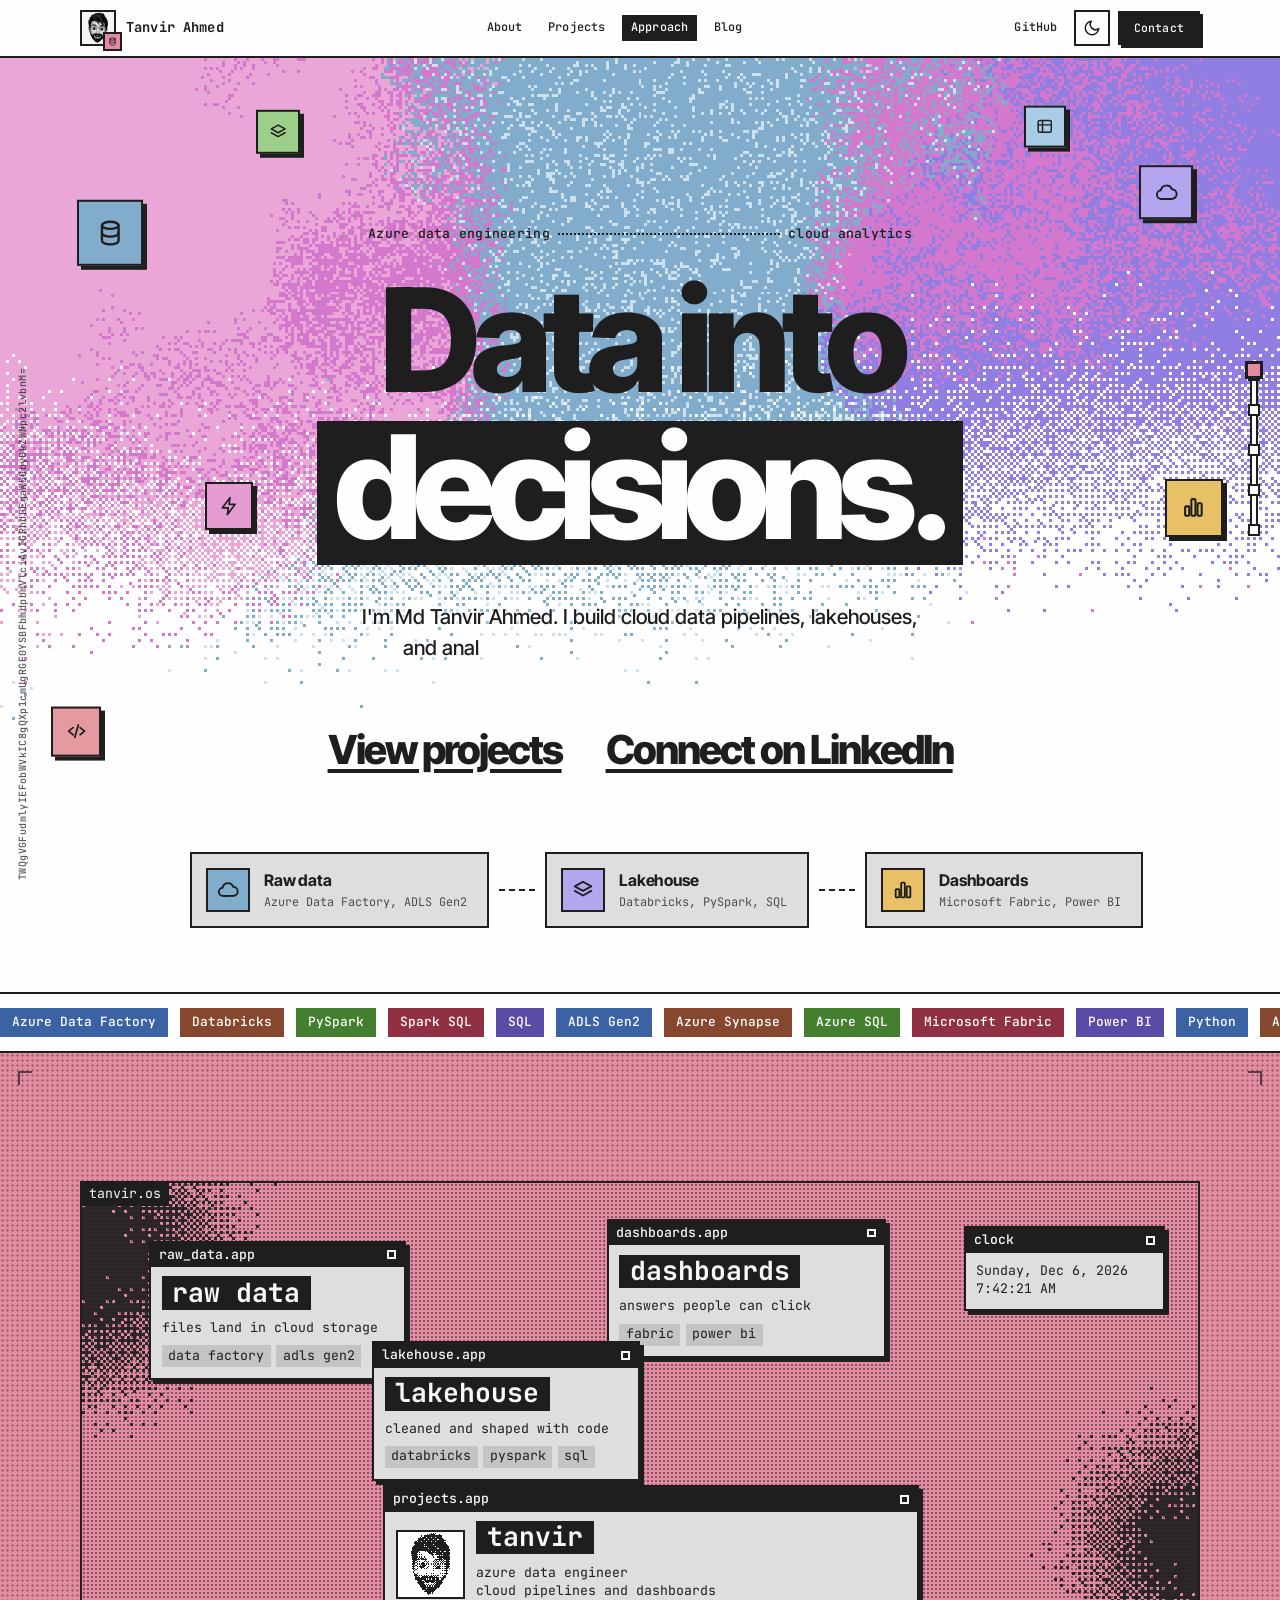
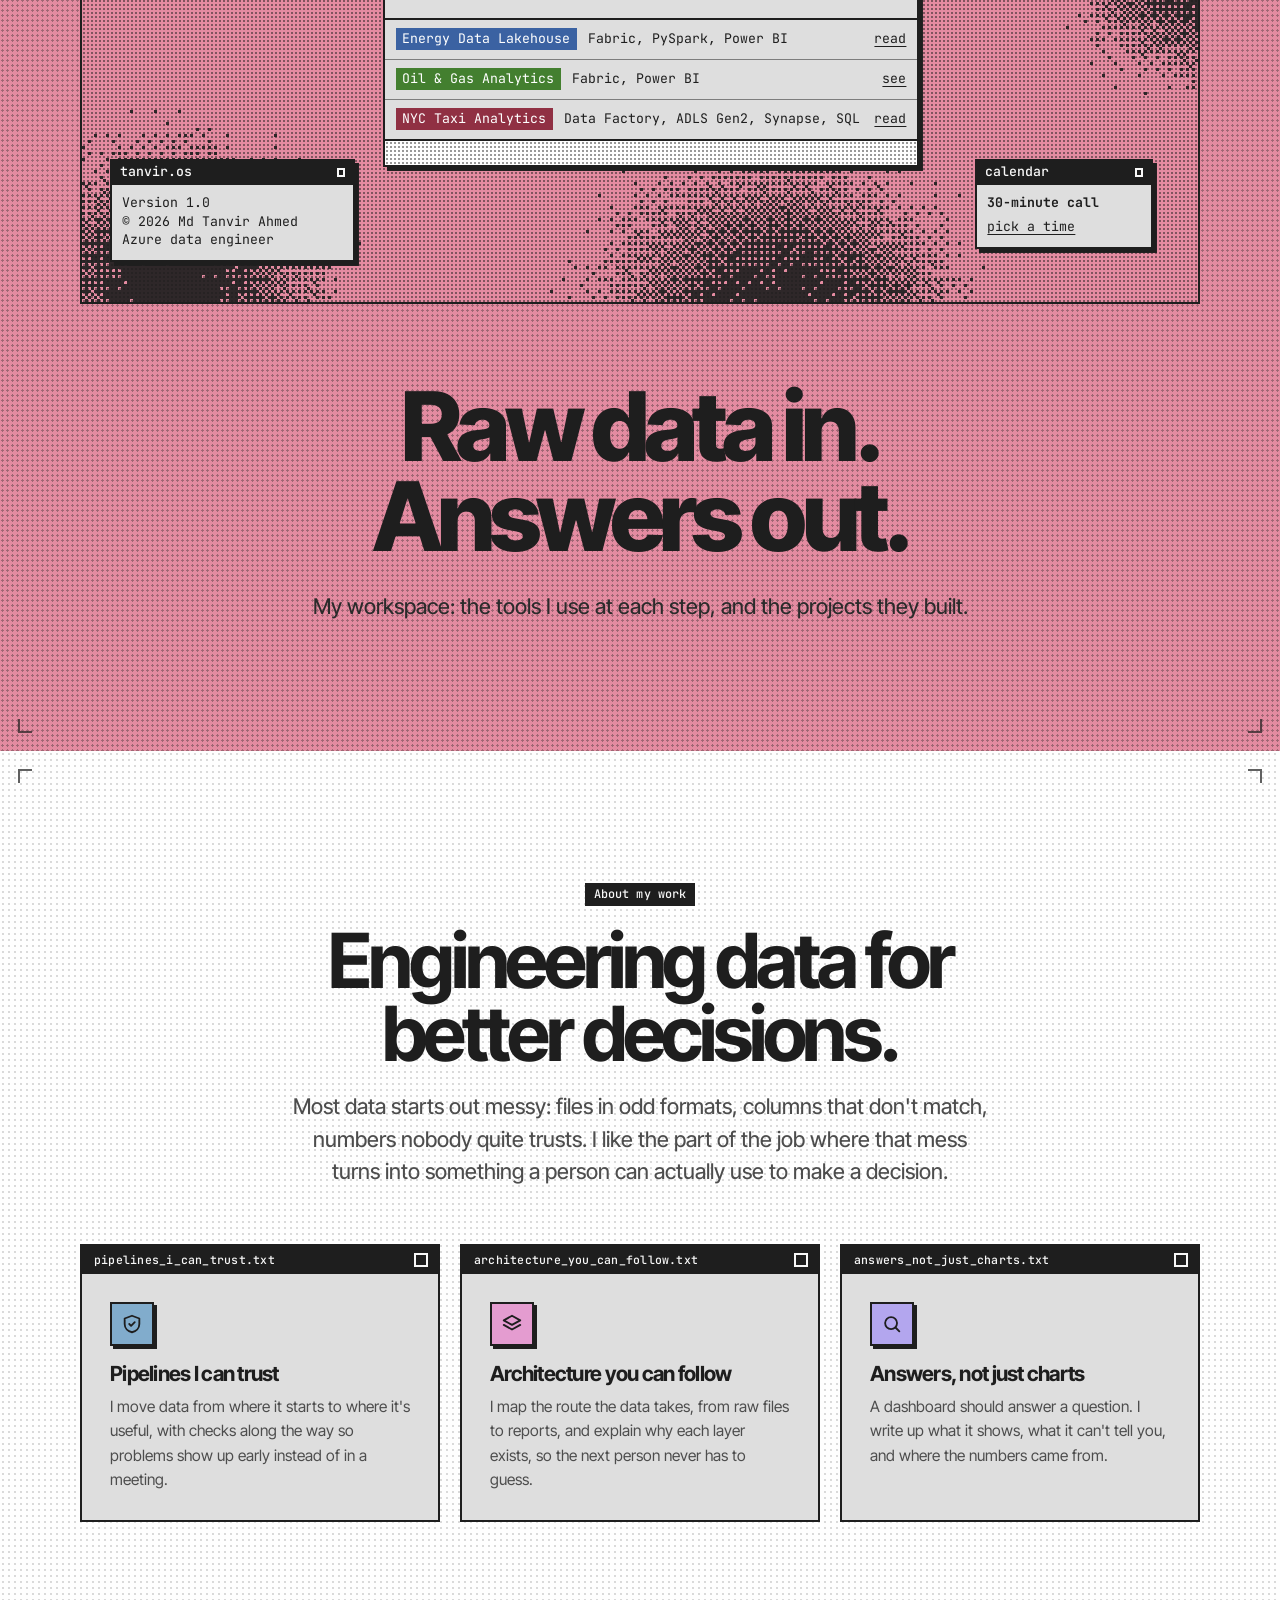
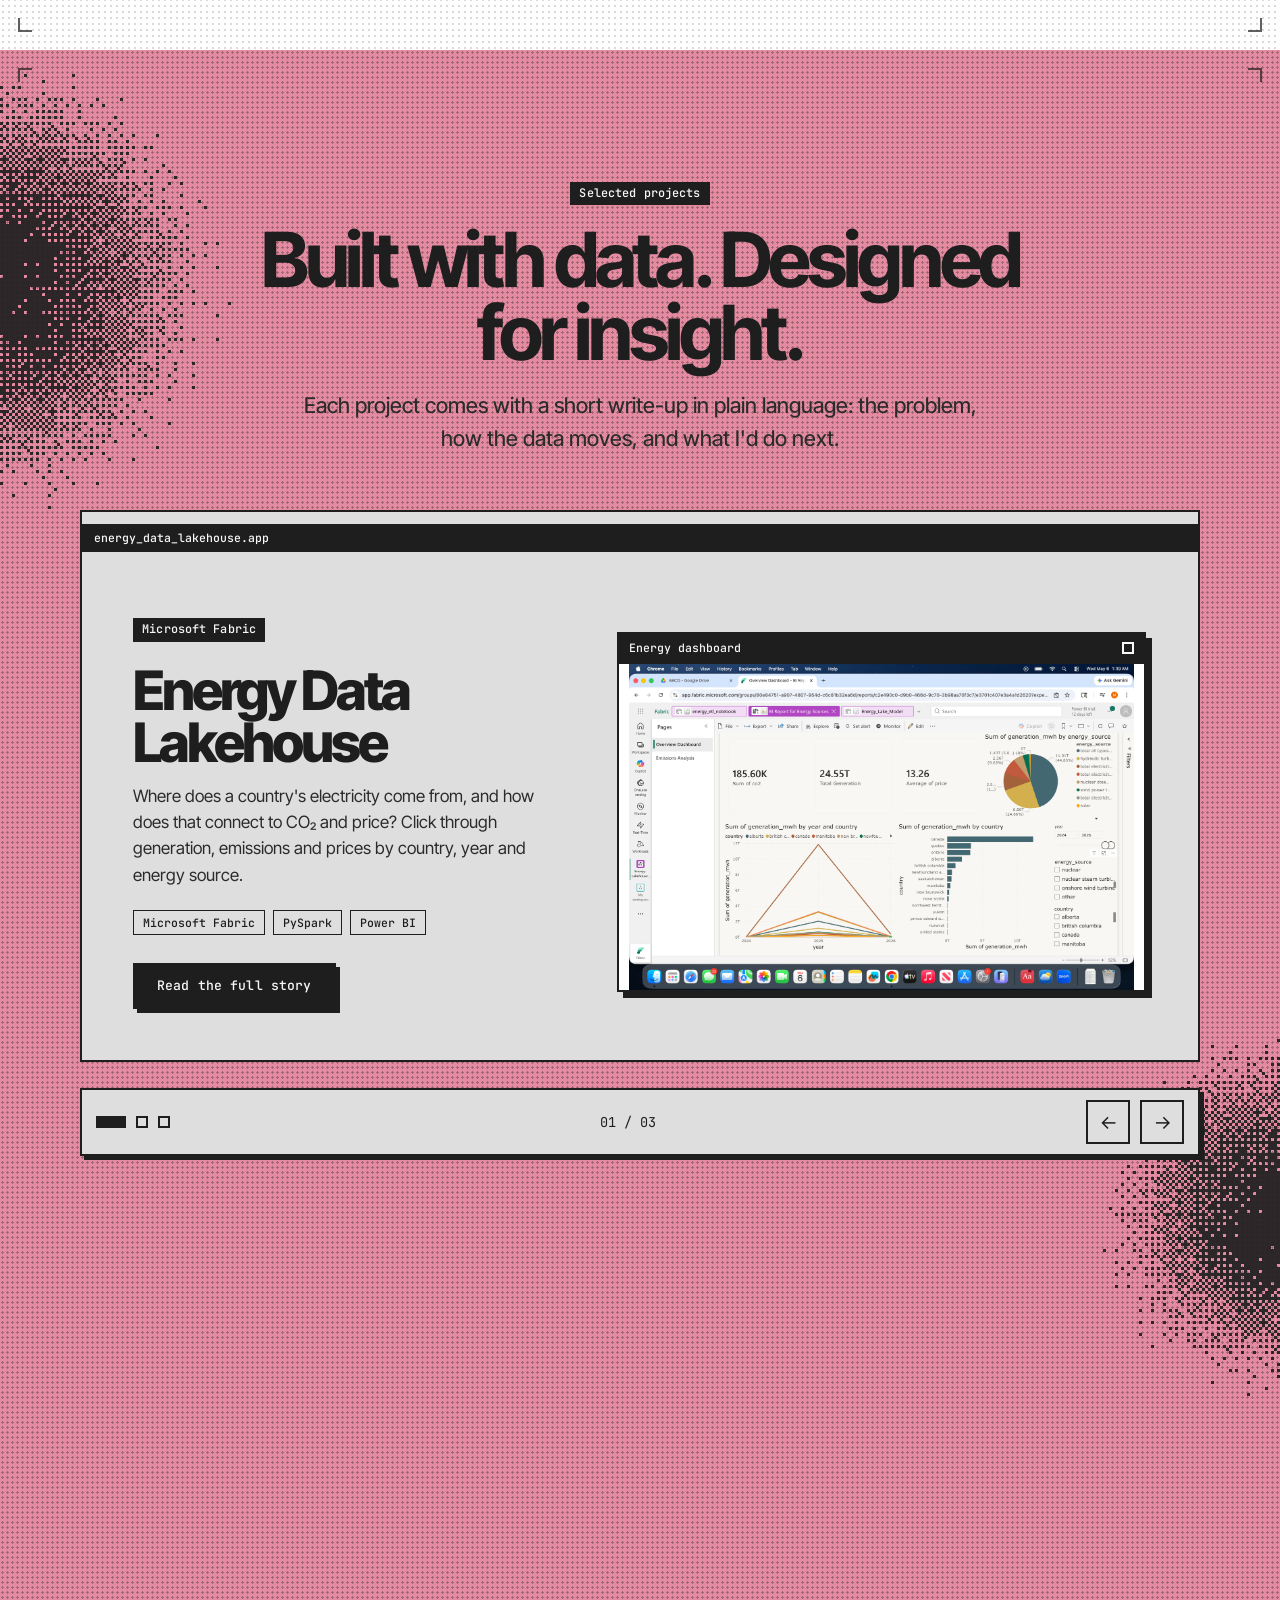
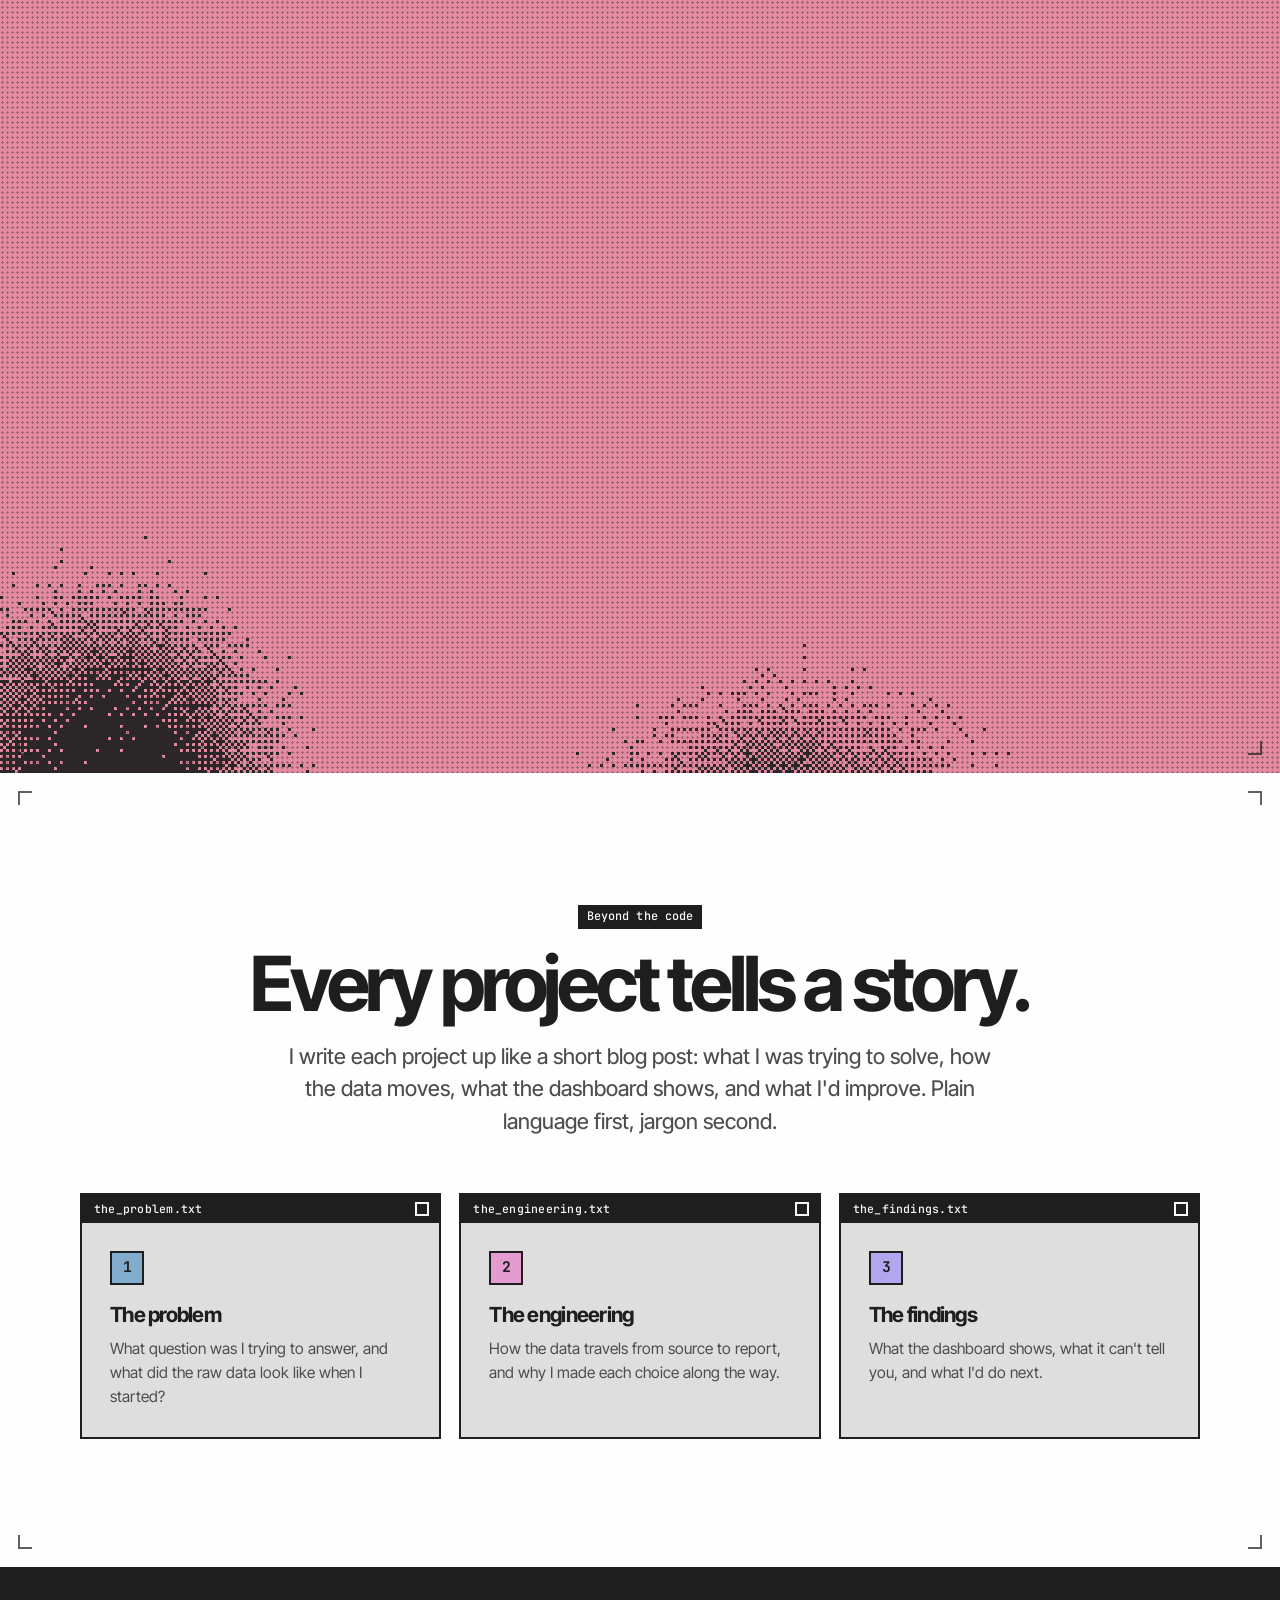
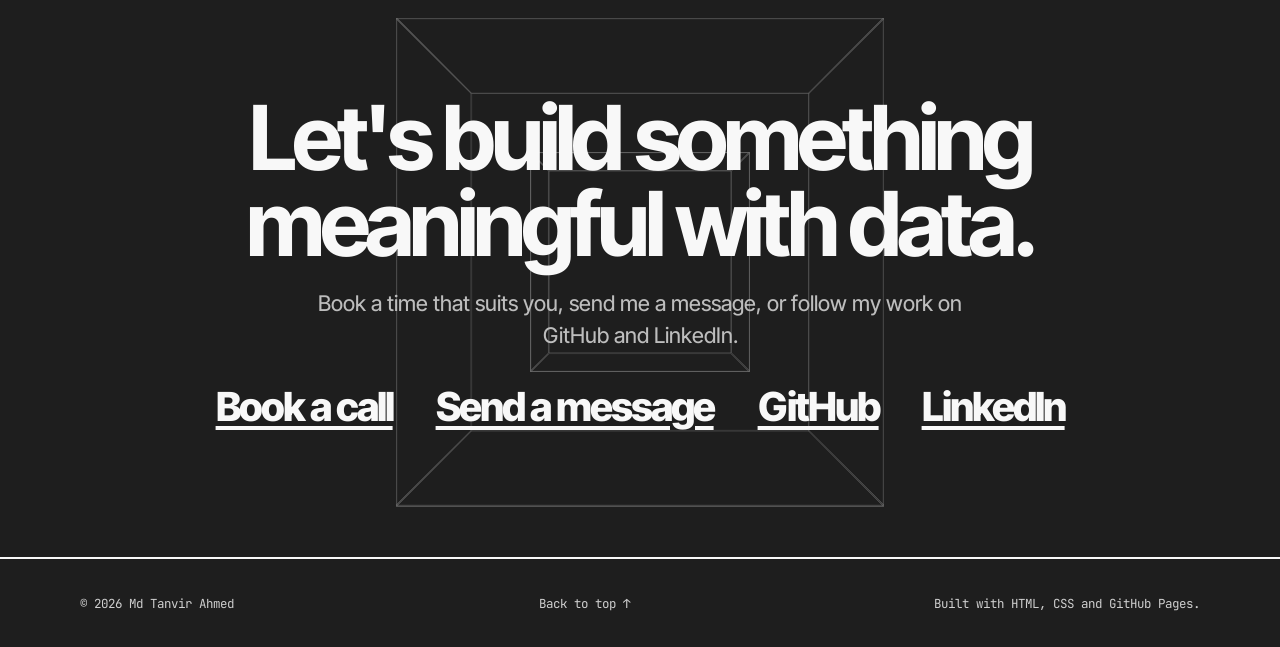
==== commit 7198f580: "Restyle portfolio: retro desktop graphics" ====
--- a/index.html
+++ b/index.html
@@ -157,6 +157,124 @@
             </div>
         </div>
 
+        <!-- DESKTOP: the workspace, drawn as a retro desktop -->
+        <section class="section section--light desk-section" id="desk" aria-labelledby="desk-title">
+            <div class="container">
+                <div class="desk-stack">
+                    <div class="desk-head reveal">
+                        <h2 id="desk-title">Raw data in. Answers out.</h2>
+                        <p class="lead">
+                            My workspace: the tools I use at each step, and the projects they built.
+                        </p>
+                    </div>
+
+                    <div class="desk-wrap reveal">
+                        <div class="desk">
+                            <span class="desk-tag" aria-hidden="true">tanvir.os</span>
+
+                            <article class="win win--raw">
+                                <h3 class="win-bar">raw_data.app</h3>
+                                <div class="win-body">
+                                    <p class="win-name">raw data</p>
+                                    <p class="win-text">files land in cloud storage</p>
+                                    <ul class="win-tags" role="list">
+                                        <li>data factory</li>
+                                        <li>adls gen2</li>
+                                    </ul>
+                                </div>
+                            </article>
+
+                            <article class="win win--lake">
+                                <h3 class="win-bar">lakehouse.app</h3>
+                                <div class="win-body">
+                                    <p class="win-name">lakehouse</p>
+                                    <p class="win-text">cleaned and shaped with code</p>
+                                    <ul class="win-tags" role="list">
+                                        <li>databricks</li>
+                                        <li>pyspark</li>
+                                        <li>sql</li>
+                                    </ul>
+                                </div>
+                            </article>
+
+                            <article class="win win--dash">
+                                <h3 class="win-bar">dashboards.app</h3>
+                                <div class="win-body">
+                                    <p class="win-name">dashboards</p>
+                                    <p class="win-text">answers people can click</p>
+                                    <ul class="win-tags" role="list">
+                                        <li>fabric</li>
+                                        <li>power bi</li>
+                                    </ul>
+                                </div>
+                            </article>
+
+                            <article class="win win--main">
+                                <h3 class="win-bar">projects.app</h3>
+                                <div class="win-head">
+                                    <img class="win-portrait" data-portrait src="images/profile.jpg"
+                                         alt="" width="112" height="112" loading="lazy">
+                                    <div>
+                                        <p class="win-name">tanvir</p>
+                                        <p class="win-text">azure data engineer<br>cloud pipelines and dashboards</p>
+                                    </div>
+                                </div>
+                                <ul class="win-list" role="list">
+                                    <li style="--chip:var(--c-blue)">
+                                        <a href="case-studies/energy-data-lakehouse.html">
+                                            <span class="win-pill">Energy Data Lakehouse</span>
+                                            <span class="win-meta">Fabric, PySpark, Power BI</span>
+                                            <span class="win-go">read</span>
+                                        </a>
+                                    </li>
+                                    <li style="--chip:var(--c-green)">
+                                        <a href="#projects">
+                                            <span class="win-pill">Oil &amp; Gas Analytics</span>
+                                            <span class="win-meta">Fabric, Power BI</span>
+                                            <span class="win-go">see</span>
+                                        </a>
+                                    </li>
+                                    <li style="--chip:var(--c-crimson)">
+                                        <a href="case-studies/nyc-taxi.html">
+                                            <span class="win-pill">NYC Taxi Analytics</span>
+                                            <span class="win-meta">Data Factory, ADLS Gen2, Synapse, SQL</span>
+                                            <span class="win-go">read</span>
+                                        </a>
+                                    </li>
+                                </ul>
+                                <div class="win-foot" aria-hidden="true"></div>
+                            </article>
+
+                            <article class="win win--clock" aria-label="Clock">
+                                <h3 class="win-bar">clock</h3>
+                                <div class="win-body">
+                                    <p data-clock-date></p>
+                                    <p data-clock-time></p>
+                                </div>
+                            </article>
+
+                            <article class="win win--about">
+                                <h3 class="win-bar">tanvir.os</h3>
+                                <div class="win-body">
+                                    <p>Version 1.0</p>
+                                    <p>&copy; 2026 Md Tanvir Ahmed</p>
+                                    <p>Azure data engineer</p>
+                                </div>
+                            </article>
+
+                            <a class="win win--cal" href="contact.html#book">
+                                <span class="win-bar">calendar</span>
+                                <span class="win-body">
+                                    <strong>30-minute call</strong>
+                                    <span class="win-go">pick a time</span>
+                                </span>
+                            </a>
+                        </div>
+                    </div>
+                </div>
+            </div>
+        </section>
+
         <!-- ABOUT -->
         <section class="section section--tint" id="about" data-rail="About">
             <div class="container">
@@ -222,7 +340,7 @@
 
                     <div class="carousel-stage">
                         <!-- Project 1: Energy -->
-                        <article class="slide is-active" aria-roledescription="slide" aria-label="1 of 3"
+                        <article data-short="Energy" class="slide is-active" aria-roledescription="slide" aria-label="1 of 3"
                                  style="--c1:#9ccf8a;--c2:#a9cde6;--ck:#14803c">
                             <div class="slide-copy">
                                 <p class="kicker">Microsoft Fabric</p>
@@ -257,7 +375,7 @@
                         </article>
 
                         <!-- Project 2: Oil and gas -->
-                        <article class="slide" aria-roledescription="slide" aria-label="2 of 3"
+                        <article data-short="Oil &amp; gas" class="slide" aria-roledescription="slide" aria-label="2 of 3"
                                  style="--c1:#e8c066;--c2:#e49aa0;--ck:#b45309">
                             <div class="slide-copy">
                                 <p class="kicker">Fabric analytics</p>
@@ -294,7 +412,7 @@
                         </article>
 
                         <!-- Project 3: NYC Taxi -->
-                        <article class="slide" aria-roledescription="slide" aria-label="3 of 3"
+                        <article data-short="NYC taxi" class="slide" aria-roledescription="slide" aria-label="3 of 3"
                                  style="--c1:#b3a6ee;--c2:#e49cd0;--ck:#5b4bdb">
                             <div class="slide-copy">
                                 <p class="kicker">Azure data platform</p>
@@ -354,6 +472,30 @@
                         </div>
                     </div>
                 </div>
+
+                <div class="evidence reveal" data-evidence>
+                    <h3 class="evidence-title">What my projects are built with.</h3>
+                    <div class="evidence-grid">
+                        <figure class="evidence-col">
+                            <div class="evidence-field" data-chart="matrix">
+                                <span class="field-tag" aria-hidden="true">tools_by_project</span>
+                            </div>
+                            <figcaption>
+                                <strong>Which tools each project uses</strong>
+                                <span>Read from the project cards above, so it always matches them.</span>
+                            </figcaption>
+                        </figure>
+                        <figure class="evidence-col">
+                            <div class="evidence-field" data-chart="bars">
+                                <span class="field-tag" aria-hidden="true">tool_usage</span>
+                            </div>
+                            <figcaption>
+                                <strong>How often each tool shows up</strong>
+                                <span>The number of projects that use each tool.</span>
+                            </figcaption>
+                        </figure>
+                    </div>
+                </div>
             </div>
         </section>
 
--- a/style.css
+++ b/style.css
@@ -4549,3 +4549,507 @@
 .post-card .tag-list {
     justify-content: flex-start;
 }
+
+/* ==========================================================================
+   26. DESKTOP + PROJECT CHARTS
+   A retro desktop that explains the workflow, and two chart windows counted
+   from the project cards. Colours come from the same tokens as everything else.
+   ========================================================================== */
+
+.desk-stack {
+    display: flex;
+    flex-direction: column;
+}
+
+/* The heading comes first in the page for screen readers, and shows under the desktop */
+.desk-head {
+    order: 2;
+    max-width: 46rem;
+    margin: clamp(44px, 6vw, 80px) auto 0;
+    text-align: center;
+}
+
+.desk-head h2 {
+    max-width: 12ch;
+    margin: 0 auto 0.3em;
+    font-size: clamp(2.6rem, 7.5vw, 6rem);
+    font-weight: 800;
+    line-height: 0.94;
+    letter-spacing: -0.06em;
+}
+
+.desk-head .lead {
+    margin-inline: auto;
+}
+
+.desk-wrap {
+    container-type: inline-size;
+}
+
+.desk {
+    position: relative;
+    isolation: isolate;
+    overflow: hidden;
+    aspect-ratio: 1316 / 850;
+    border: 2px solid var(--edge);
+    background-color: #e48ba1;
+    background-image: radial-gradient(rgba(30, 30, 30, 0.5) 1px, transparent 1.5px);
+    background-size: 4px 4px;
+    font: 400 12px/1.4 var(--mono);
+    font-size: clamp(10px, 1.18cqw, 15px);
+}
+
+.desk-tag {
+    position: absolute;
+    top: 0;
+    left: 0;
+    z-index: 2;
+    padding: 0.15em 0.55em 0.2em;
+    background: var(--bar-bg);
+    color: var(--bar-text);
+}
+
+/* ---- A window: black title bar, grey body, hard shadow ------------------------- */
+.win {
+    position: absolute;
+    left: var(--x);
+    top: var(--y);
+    z-index: 1;
+    width: var(--w);
+    border: 2px solid var(--edge);
+    background: var(--surface);
+    color: var(--text);
+    box-shadow: 0.3em 0.3em 0 var(--edge);
+}
+
+.win .win-bar {
+    position: relative;
+    display: block;
+    margin: 0;
+    padding: 0.15em 2.2em 0.2em 0.6em;
+    overflow: hidden;
+    background: var(--bar-bg);
+    color: var(--bar-text);
+    font: 500 1em/1.5 var(--mono);
+    letter-spacing: 0;
+    text-overflow: ellipsis;
+    text-transform: none;
+    white-space: nowrap;
+}
+
+.win .win-bar::after {
+    content: "";
+    position: absolute;
+    top: 50%;
+    right: 0.6em;
+    width: 0.65em;
+    height: 0.65em;
+    margin-top: -0.33em;
+    border: 2px solid currentColor;
+}
+
+.win .win-body {
+    display: block;
+    padding: 0.7em 0.8em 0.8em;
+}
+
+.win p {
+    margin: 0;
+    color: var(--text);
+    font: inherit;
+    letter-spacing: 0;
+}
+
+.win .win-name {
+    display: inline-block;
+    margin: 0 0 0.35em;
+    padding: 0.05em 0.4em 0.12em;
+    background: var(--bar-bg);
+    color: var(--bar-text);
+    font: 700 2em/1.1 var(--mono);
+}
+
+.win .win-text {
+    margin-bottom: 0.6em;
+}
+
+.win-tags {
+    display: flex;
+    flex-wrap: wrap;
+    gap: 0.4em;
+    margin: 0;
+    padding: 0;
+    list-style: none;
+}
+
+.win-tags li {
+    padding: 0.1em 0.5em 0.15em;
+    background: rgba(30, 30, 30, 0.13);
+}
+
+.win--raw  { --x: 6%;    --y: 8%;  --w: 23%; z-index: 1; }
+.win--lake { --x: 26%;   --y: 22%; --w: 24%; z-index: 2; }
+.win--dash { --x: 47%;   --y: 5%;  --w: 25%; z-index: 1; }
+.win--main { --x: 27%;   --y: 42%; --w: 48%; z-index: 3; }
+.win--clock { --x: 79%;  --y: 6%;  --w: 18%; z-index: 2; }
+.win--about { --x: 2.5%; --y: 80%; --w: 22%; z-index: 2; }
+.win--cal  { --x: 80%;   --y: 80%; --w: 16%; z-index: 2; }
+
+/* The clock needs JavaScript; without it the window stays hidden */
+.win--clock {
+    display: none;
+}
+
+.js .win--clock {
+    display: block;
+}
+
+/* ---- The big window: portrait + project list ------------------------------------- */
+.win-head {
+    display: grid;
+    grid-template-columns: auto 1fr;
+    gap: 0.9em;
+    align-items: center;
+    padding: 0.7em 0.8em;
+    border-bottom: 2px solid var(--edge);
+}
+
+.win-portrait {
+    display: block;
+    width: 5.2em;
+    height: 5.2em;
+    border: 2px solid var(--edge);
+    background: #fefefe;
+    image-rendering: pixelated;
+    object-fit: cover;
+    filter: grayscale(1) contrast(1.4);    /* only matters if the dithered version can't be made */
+}
+
+canvas.win-portrait {
+    filter: none;
+}
+
+.win-list {
+    margin: 0;
+    padding: 0;
+    list-style: none;
+}
+
+.win-list li + li {
+    border-top: 1px solid var(--line);
+}
+
+.win-list a {
+    display: grid;
+    grid-template-columns: auto 1fr auto;
+    gap: 0.8em;
+    align-items: center;
+    padding: 0.65em 0.8em;
+    color: inherit;
+    text-decoration: none;
+}
+
+.win-list a:hover,
+.win-list a:focus-visible {
+    background: var(--hl);
+}
+
+.win-pill {
+    padding: 0.1em 0.5em 0.15em;
+    background: var(--chip, var(--c-blue));
+    color: #fff;
+}
+
+.win-go {
+    text-decoration: underline;
+    text-underline-offset: 0.2em;
+}
+
+.win-foot {
+    height: 2em;
+    border-top: 2px solid var(--edge);
+    background-color: #fefefe;
+    background-image: radial-gradient(rgba(30, 30, 30, 0.45) 1px, transparent 1.4px);
+    background-size: 4px 4px;
+}
+
+.win a:focus-visible {
+    outline: 3px solid var(--edge);
+    outline-offset: -3px;
+}
+
+/* ---- Calendar window: a link ------------------------------------------------------- */
+a.win--cal {
+    display: block;
+    color: var(--text);
+    text-decoration: none;
+    transition: transform 0.15s var(--ease), box-shadow 0.15s var(--ease);
+}
+
+a.win--cal:hover,
+a.win--cal:focus-visible {
+    box-shadow: 0.5em 0.5em 0 var(--edge);
+    transform: translate(-0.2em, -0.2em);
+}
+
+a.win--cal strong {
+    display: block;
+    margin-bottom: 0.4em;
+    font-weight: 700;
+}
+
+/* ---- Phones: a plain stack, no overlapping ------------------------------------------ */
+@media (max-width: 899px) {
+    .desk {
+        display: flex;
+        flex-direction: column;
+        gap: 14px;
+        aspect-ratio: auto;
+        padding: 40px 14px 18px;
+        font-size: 13px;
+    }
+
+    .win {
+        position: relative;
+        left: auto;
+        top: auto;
+        width: auto;
+    }
+
+    .win--main { order: -1; }
+    .win--clock,
+    .win--about { display: none; }
+
+    .win-list a {
+        grid-template-columns: 1fr auto;
+        row-gap: 0.25em;
+    }
+
+    .win-meta {
+        grid-column: 1 / -1;
+        grid-row: 2;
+    }
+}
+
+/* ---- Charts: two windows on dotted fields -------------------------------------------- */
+.evidence {
+    display: none;
+    margin-top: clamp(64px, 9vw, 120px);
+}
+
+.js .evidence {
+    display: block;
+}
+
+.evidence-title {
+    max-width: 14ch;
+    margin: 0 0 clamp(28px, 4vw, 48px);
+    font-size: clamp(2.2rem, 5.6vw, 4.2rem);
+    font-weight: 700;
+    line-height: 0.96;
+    letter-spacing: -0.055em;
+    text-align: left;
+}
+
+.evidence-grid {
+    display: grid;
+    grid-template-columns: 1fr;
+    gap: 36px;
+}
+
+.evidence-col {
+    margin: 0;
+    min-width: 0;
+}
+
+.evidence-field {
+    position: relative;
+    display: grid;
+    place-items: center;
+    padding: clamp(52px, 6vw, 72px) clamp(14px, 3vw, 36px) clamp(36px, 5vw, 56px);
+    background-color: #e48ba1;
+    background-image: radial-gradient(rgba(30, 30, 30, 0.55) 1px, transparent 1.5px);
+    background-size: 4px 4px;
+}
+
+.field-tag {
+    position: absolute;
+    top: 0;
+    left: 0;
+    padding: 0.15em 0.6em 0.2em;
+    background: var(--bar-bg);
+    color: var(--bar-text);
+    font: 500 0.8rem/1.6 var(--mono);
+}
+
+.evidence-col figcaption {
+    padding-top: 18px;
+}
+
+.evidence-col figcaption strong {
+    display: block;
+    font-size: 1.05rem;
+    font-weight: 500;
+}
+
+.evidence-col figcaption span {
+    display: block;
+    max-width: 34rem;
+    margin-top: 0.35em;
+    color: var(--muted);
+}
+
+@media (min-width: 900px) {
+    .evidence-grid {
+        grid-template-columns: 1fr 1fr;
+        gap: 0;
+    }
+
+    .evidence-col {
+        padding-inline: clamp(14px, 2vw, 24px);
+    }
+
+    .evidence-col:first-child {
+        padding-left: 0;
+    }
+
+    .evidence-col:last-child {
+        padding-right: 0;
+    }
+
+    .evidence-col + .evidence-col {
+        border-left: 1px solid var(--line);
+    }
+}
+
+.win--chart {
+    position: relative;
+    left: auto;
+    top: auto;
+    width: min(100%, 28rem);
+    background: var(--field-bg);
+    color: #1e1e1e;
+    font: 400 0.76rem/1.35 var(--mono);
+}
+
+.chart-label {
+    display: inline-block;
+    padding: 0.1em 0.5em 0.15em;
+    background: var(--chip, var(--c-blue));
+    color: #fff;
+    white-space: nowrap;
+}
+
+/* Chart 1: which project uses which tool */
+.chart-matrix {
+    display: grid;
+    grid-template-columns: max-content repeat(var(--cols), minmax(0, 1fr));
+    padding: 0.5rem 0.7rem 0.7rem;
+}
+
+.chart-matrix > span {
+    display: flex;
+    align-items: center;
+    padding: 0.4rem 0.3rem;
+    border-bottom: 1px solid rgba(30, 30, 30, 0.22);
+}
+
+.chart-colhead {
+    justify-content: center;
+    font-weight: 500;
+    line-height: 1.2;
+    text-align: center;
+}
+
+.chart-cell {
+    justify-content: center;
+}
+
+.chart-cell i {
+    display: block;
+    width: 0.95rem;
+    height: 0.95rem;
+    background: #1e1e1e;
+}
+
+.chart-cell i.is-off {
+    background: none;
+    border: 1px dashed rgba(30, 30, 30, 0.35);
+}
+
+/* Chart 2: bars */
+.chart-bars {
+    display: grid;
+    gap: 0.6rem;
+    padding: 0.7rem 0.8rem 0.5rem;
+}
+
+.bar-row {
+    display: grid;
+    grid-template-columns: 1fr auto;
+    gap: 0.2rem 0.6rem;
+    align-items: center;
+}
+
+.bar-track {
+    display: grid;
+    grid-column: 1 / -1;
+    grid-template-columns: repeat(var(--max), 1fr);
+    height: 0.85rem;
+    border: 1px solid #1e1e1e;
+    background: #e6e6e6;
+}
+
+.bar-track i + i {
+    border-left: 1px solid rgba(30, 30, 30, 0.3);
+}
+
+.bar-track i.on {
+    background: #1e1e1e;
+}
+
+.bar-track i.on + i.on {
+    border-left-color: rgba(254, 254, 254, 0.5);
+}
+
+.chart-axis {
+    display: flex;
+    justify-content: space-between;
+    padding-top: 0.2rem;
+    border-top: 1px solid rgba(30, 30, 30, 0.22);
+}
+
+.chart-axis-title {
+    text-align: center;
+    color: rgba(30, 30, 30, 0.75);
+}
+
+@media (prefers-reduced-motion: reduce) {
+    a.win--cal {
+        transition: none;
+    }
+
+    a.win--cal:hover,
+    a.win--cal:focus-visible {
+        transform: none;
+    }
+}
+
+/* Charts: both columns share one height, so the captions line up */
+.evidence-col {
+    display: flex;
+    flex-direction: column;
+}
+
+.evidence-field {
+    flex: 1 1 auto;
+}
+
+/* Leave an empty strip of dither under the charts, so the discs never sit behind text */
+#projects {
+    padding-bottom: clamp(200px, 24vw, 340px);
+}
+
+.desk-head .lead {
+    text-wrap: balance;
+}
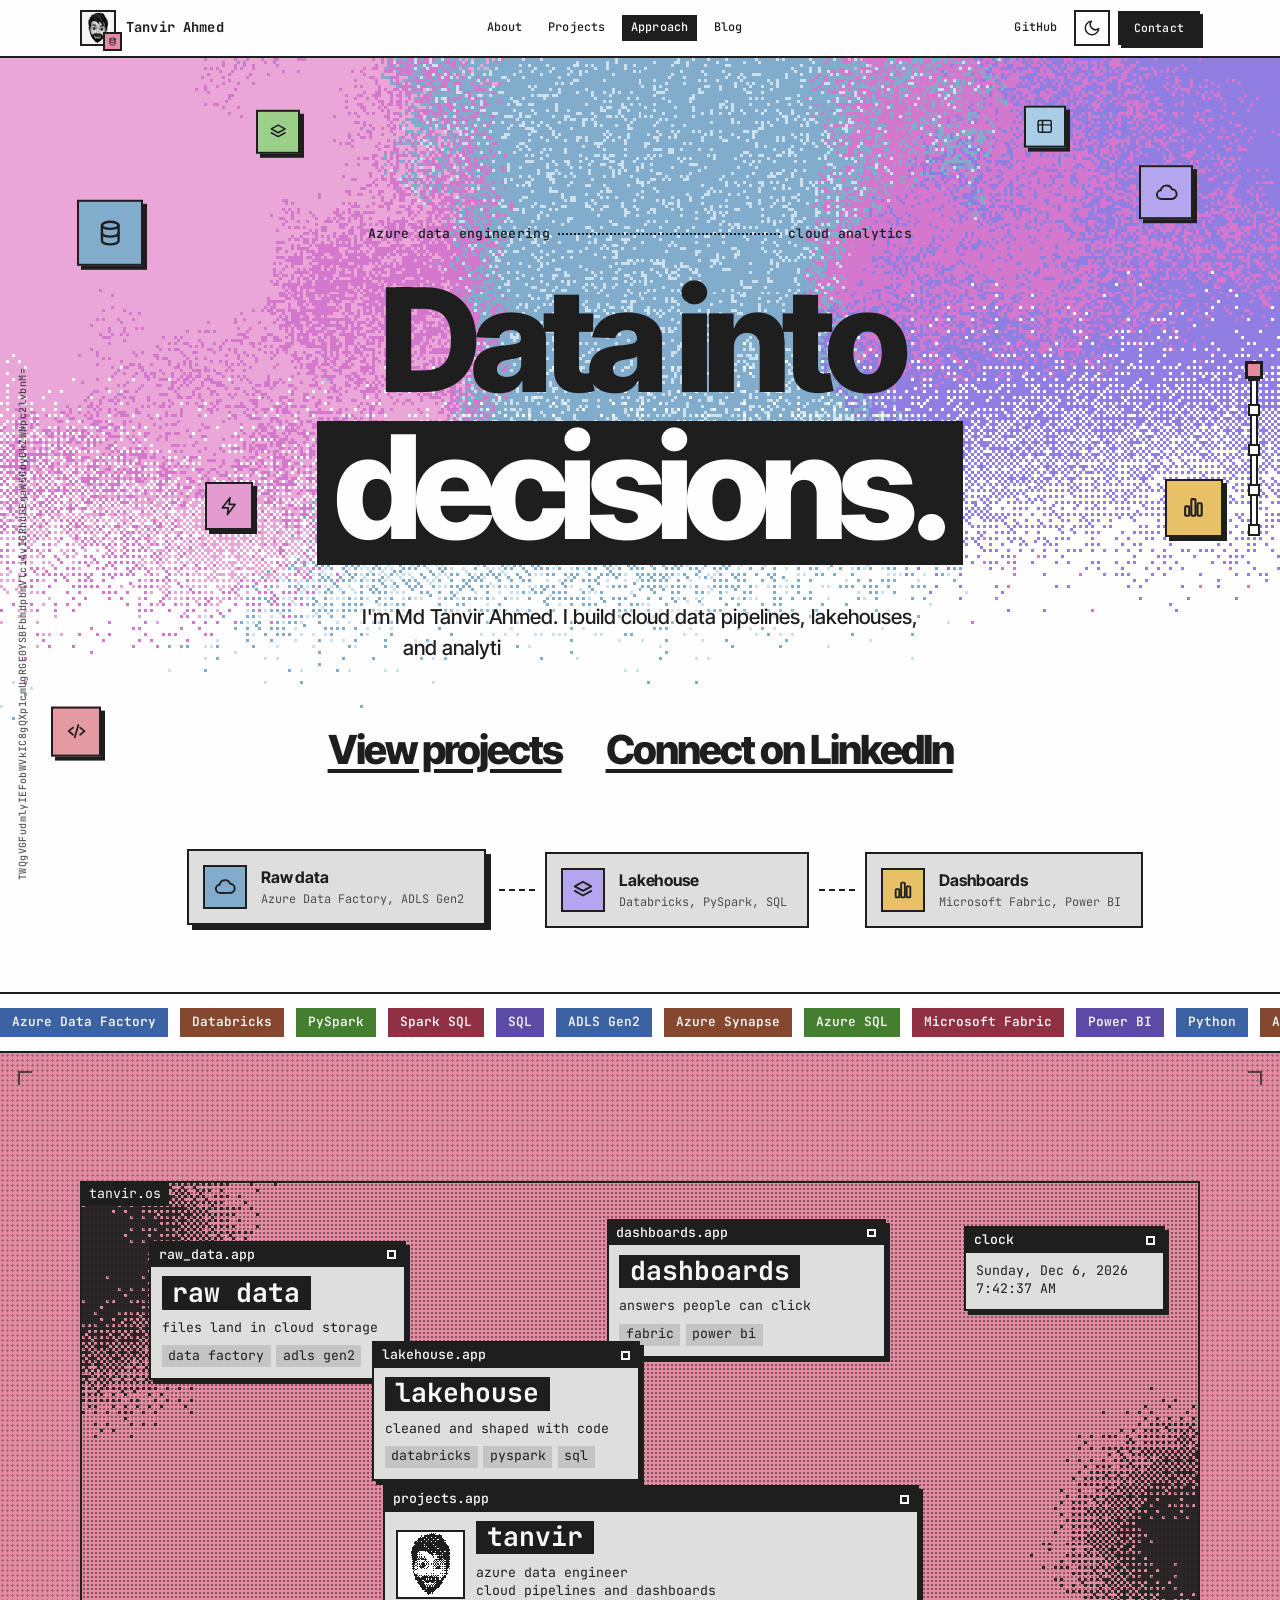
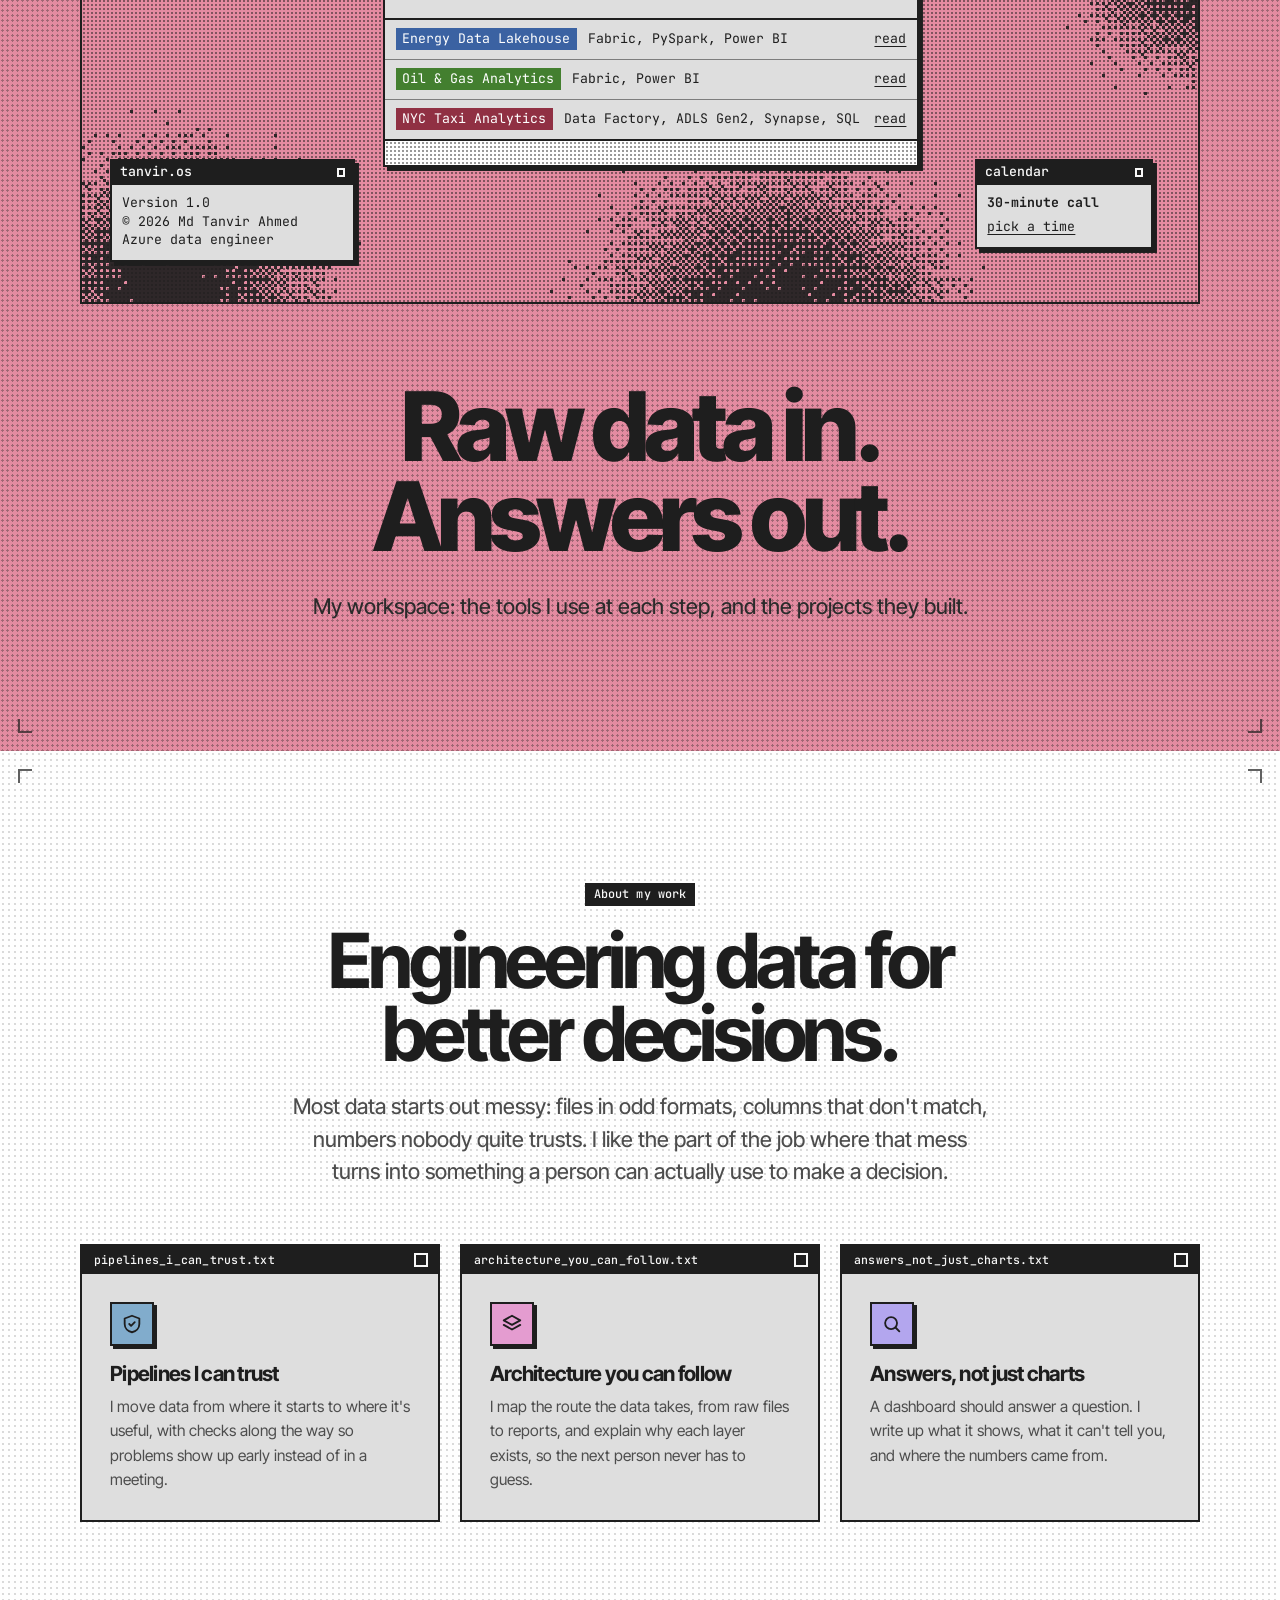
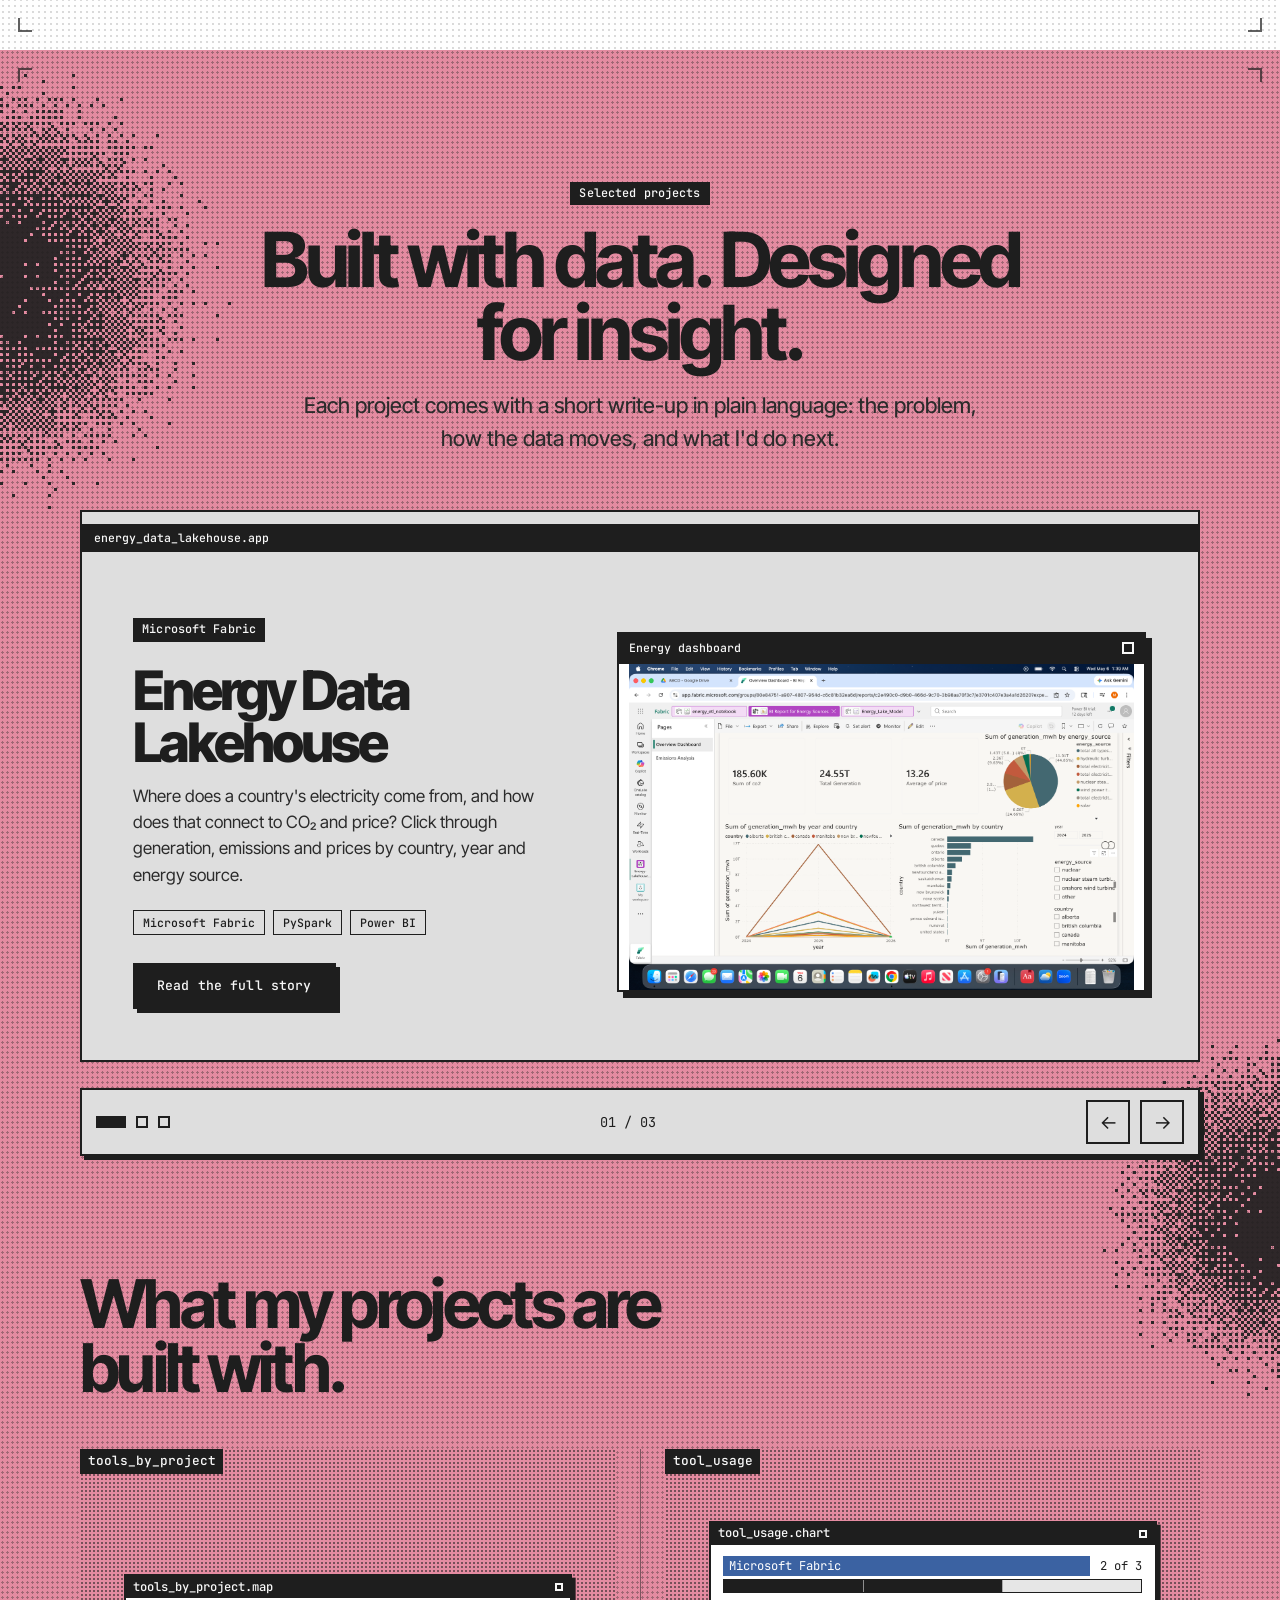
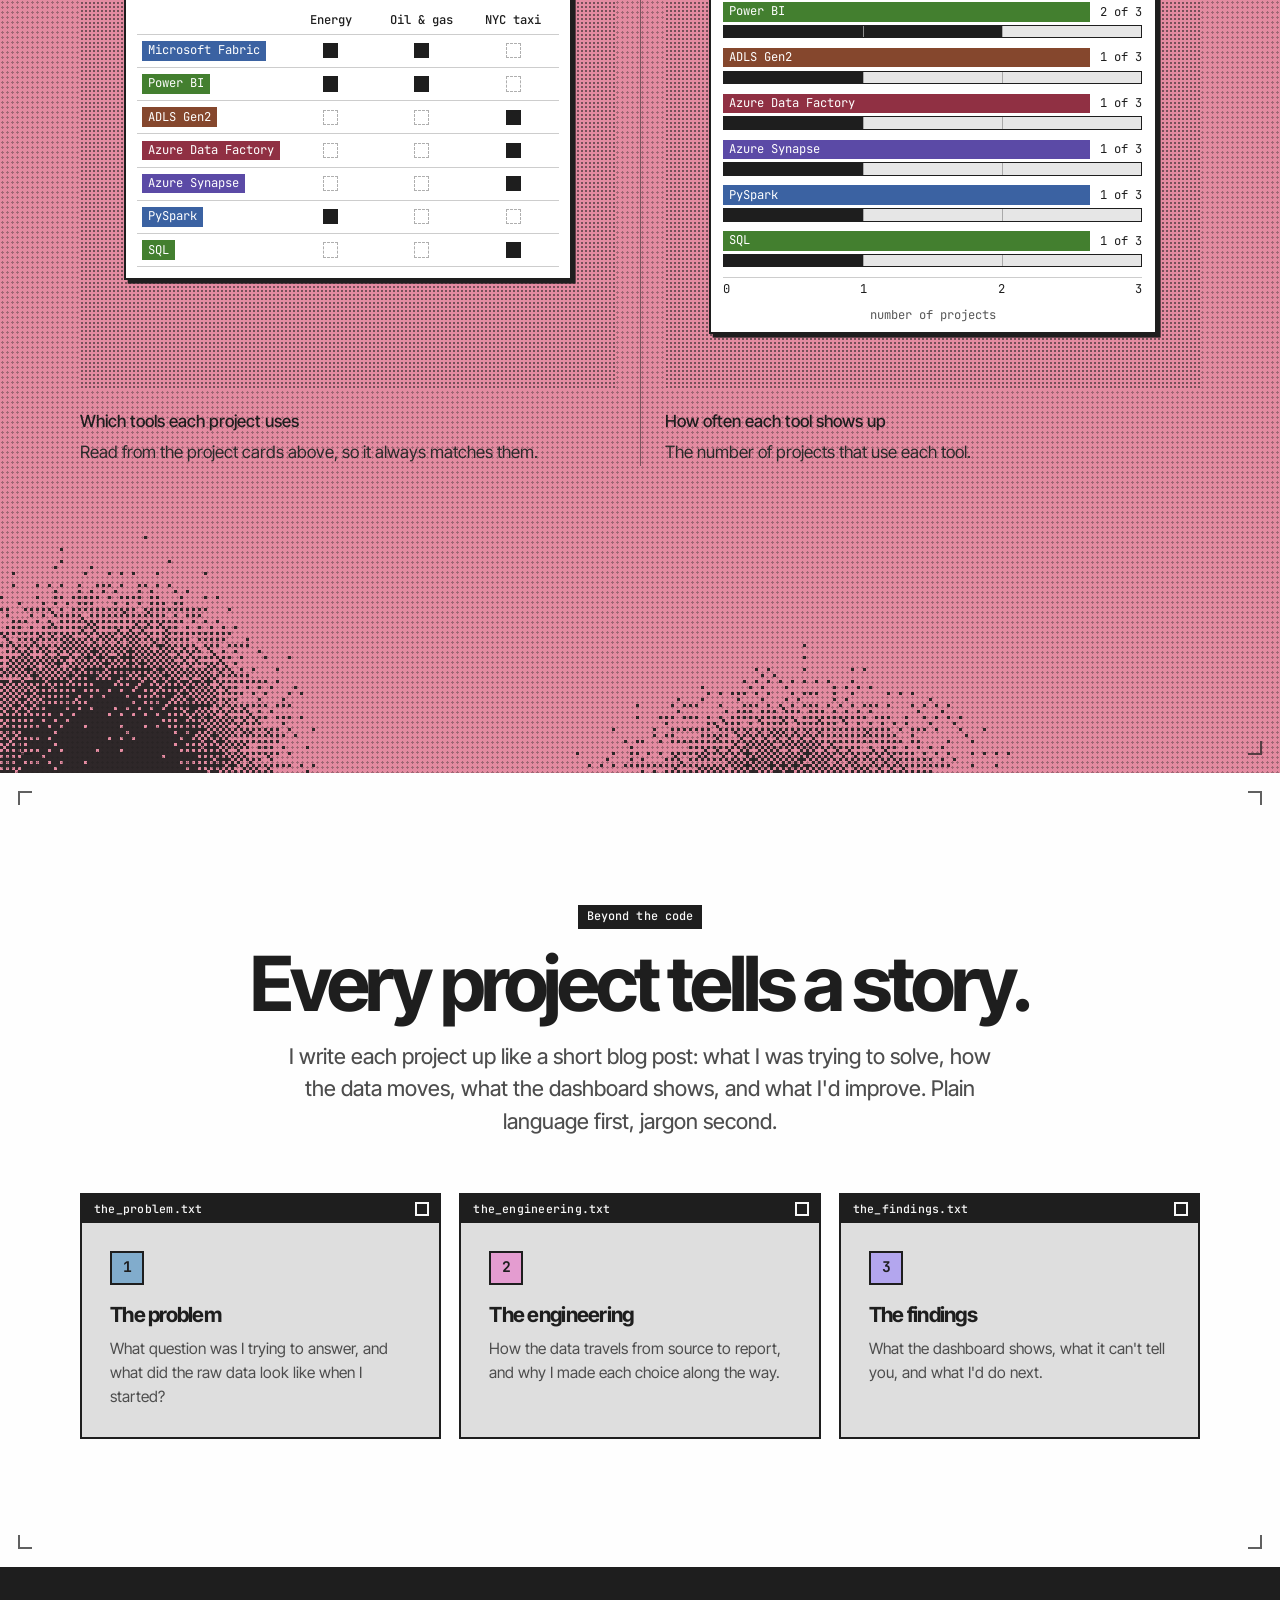
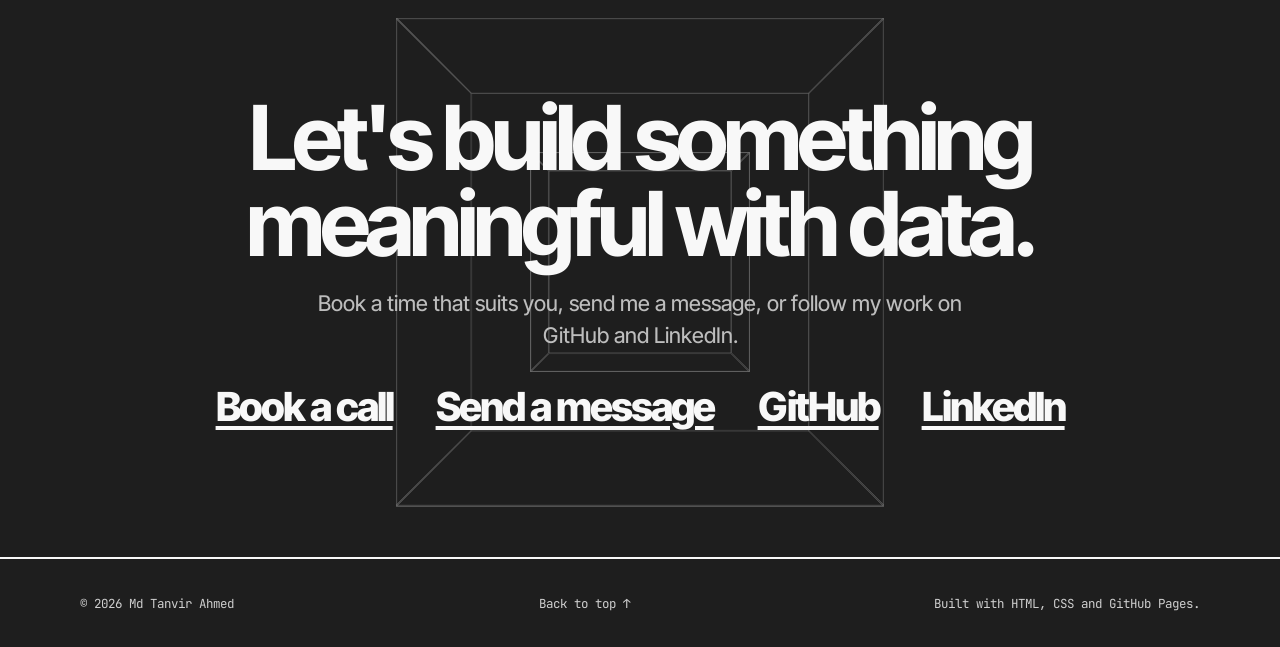
==== commit 67b39a75: "Case Study Updated" ====
--- a/index.html
+++ b/index.html
@@ -228,10 +228,10 @@
                                         </a>
                                     </li>
                                     <li style="--chip:var(--c-green)">
-                                        <a href="#projects">
+                                        <a href="case-studies/oil-gas-analytics.html">
                                             <span class="win-pill">Oil &amp; Gas Analytics</span>
                                             <span class="win-meta">Fabric, Power BI</span>
-                                            <span class="win-go">see</span>
+                                            <span class="win-go">read</span>
                                         </a>
                                     </li>
                                     <li style="--chip:var(--c-crimson)">
@@ -391,15 +391,13 @@
                                     <li>Power BI</li>
                                     <li>Data analytics</li>
                                 </ul>
-                                <!-- When this write-up exists, swap the span for:
-                                     <a class="btn btn-primary" href="case-studies/oil-gas-analytics.html">Read the full story</a>
-                                     and wrap the image in a link with data-cursor="view". -->
-                                <span class="btn btn-secondary is-disabled" aria-disabled="true">
-                                    Write-up coming soon
-                                </span>
+                                <a class="btn btn-primary" href="case-studies/oil-gas-analytics.html">
+                                    Read the full story
+                                </a>
                             </div>
 
-                            <div class="slide-media">
+                            <a class="slide-media" href="case-studies/oil-gas-analytics.html"
+                               data-cursor="view" aria-label="Open the Oil and Gas Analytics write-up">
                                 <figure class="browser" data-tilt>
                                     <div class="browser-bar" aria-hidden="true">
                                         <i></i><i></i><i></i><span>Oil and gas executive overview</span>
@@ -408,7 +406,7 @@
                                          alt="Microsoft Fabric oil and gas report, Executive Overview page. Three cards show total production, average oil price and total inventory. Charts show shipping days by destination country and delay status, the production trend over time, and production by supplier, with supplier, risk level and production date filters."
                                          loading="lazy">
                                 </figure>
-                            </div>
+                            </a>
                         </article>
 
                         <!-- Project 3: NYC Taxi -->
--- a/style.css
+++ b/style.css
@@ -5053,3 +5053,29 @@
 .desk-head .lead {
     text-wrap: balance;
 }
+
+/* Case-study polish: kicker labels inside prose were dark text on a dark label, notes sat
+   on the dither pattern, and the wide flow gave half its width to the dashed connectors. */
+.prose .kicker {
+    margin-bottom: 18px;
+    color: var(--bar-text);
+    -webkit-text-fill-color: currentColor;
+    font-size: 0.74rem;
+    line-height: 1.5;
+}
+
+.section--light .note {
+    padding: 10px 14px;
+    border: 2px solid var(--edge);
+    background: var(--surface);
+    box-shadow: 4px 4px 0 var(--edge);
+    color: var(--text);
+}
+
+@media (min-width: 901px) {
+    .flow--wide .flow-link {
+        flex: 0 0 48px;
+        min-width: 0;
+        margin-inline: 8px;
+    }
+}
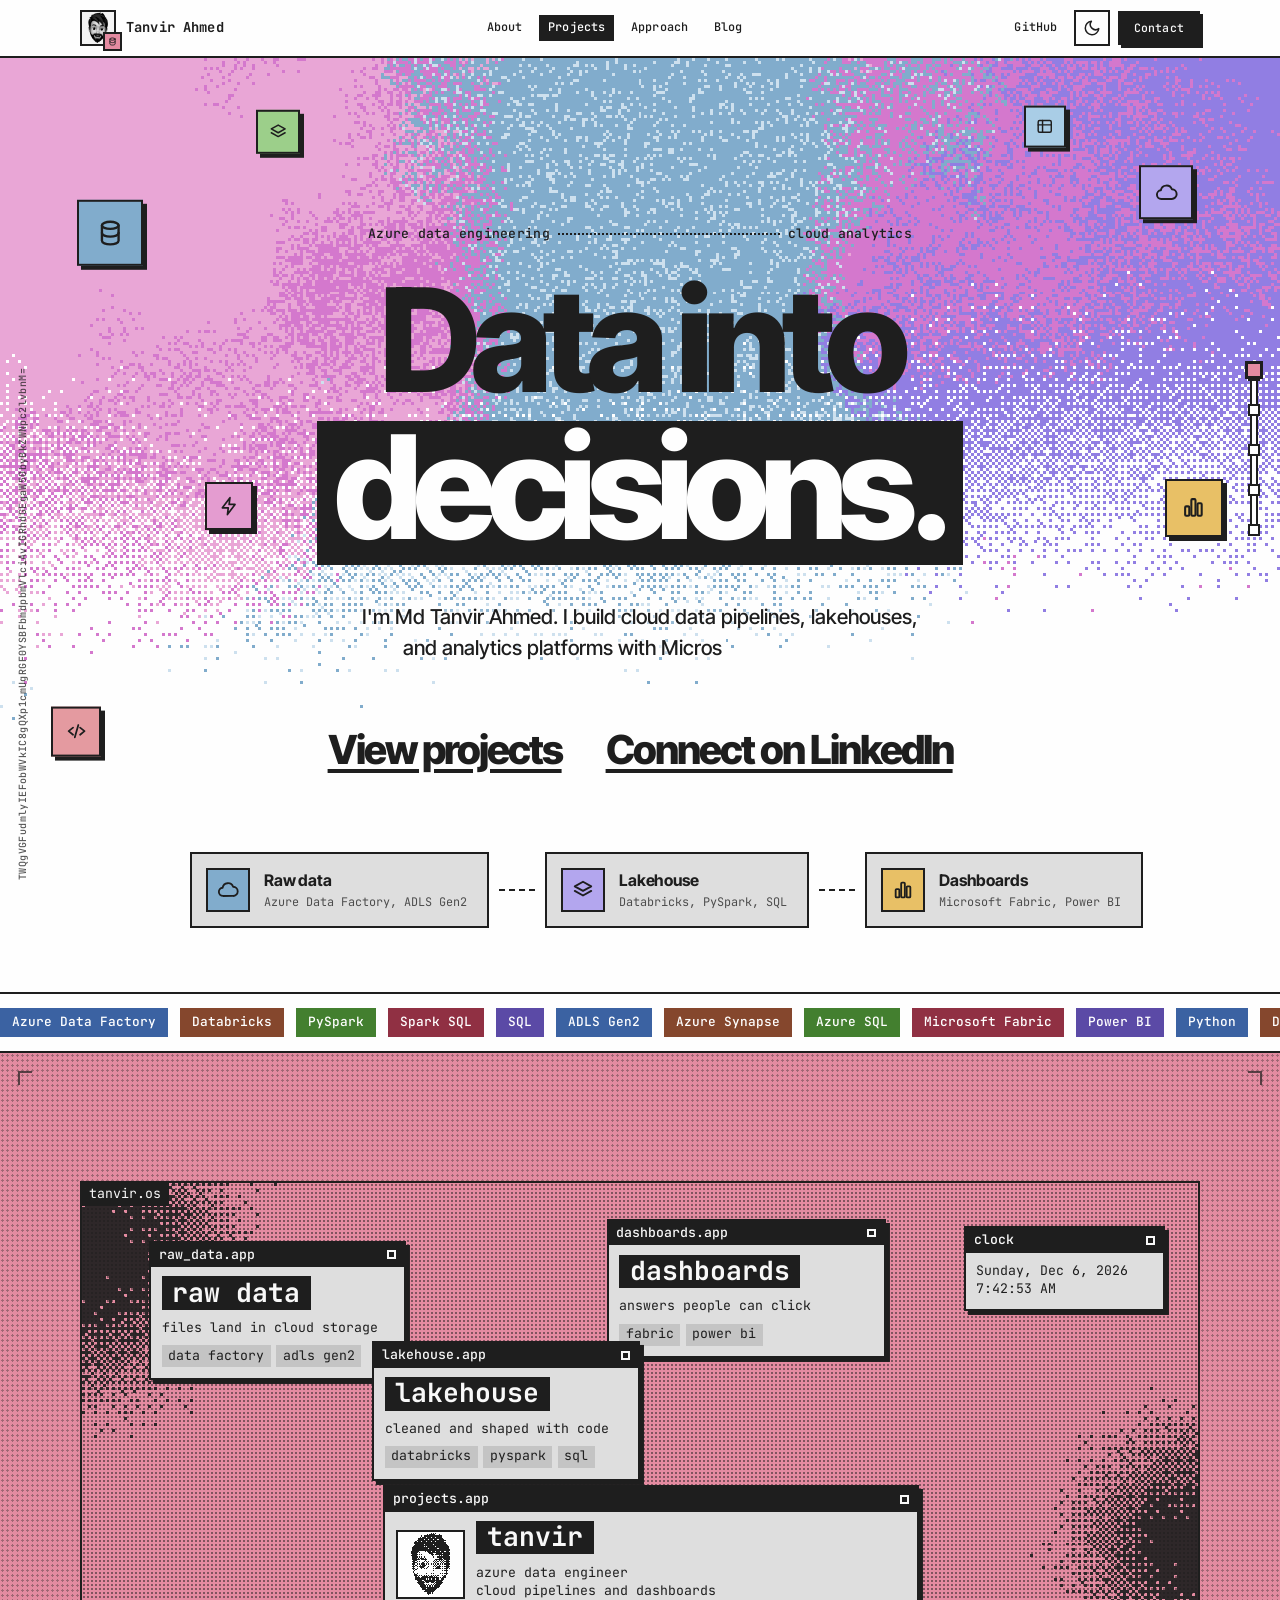
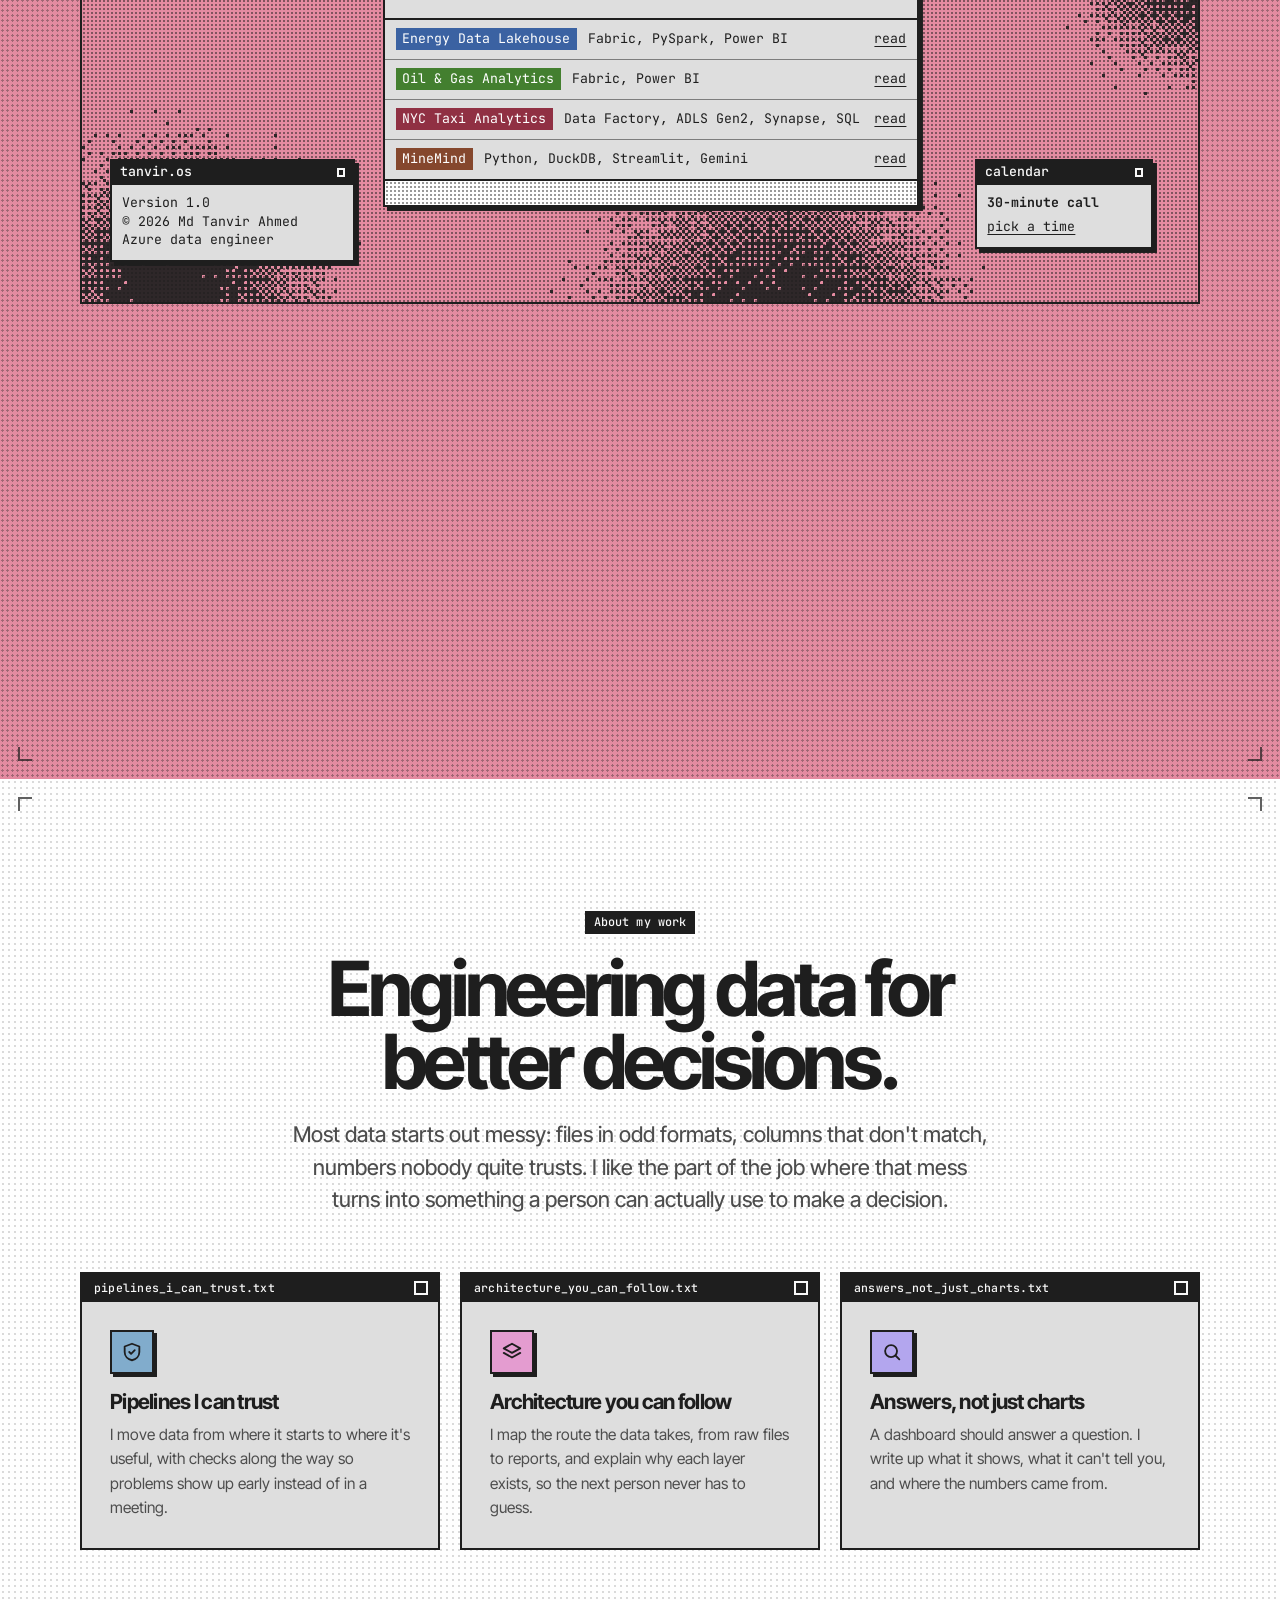
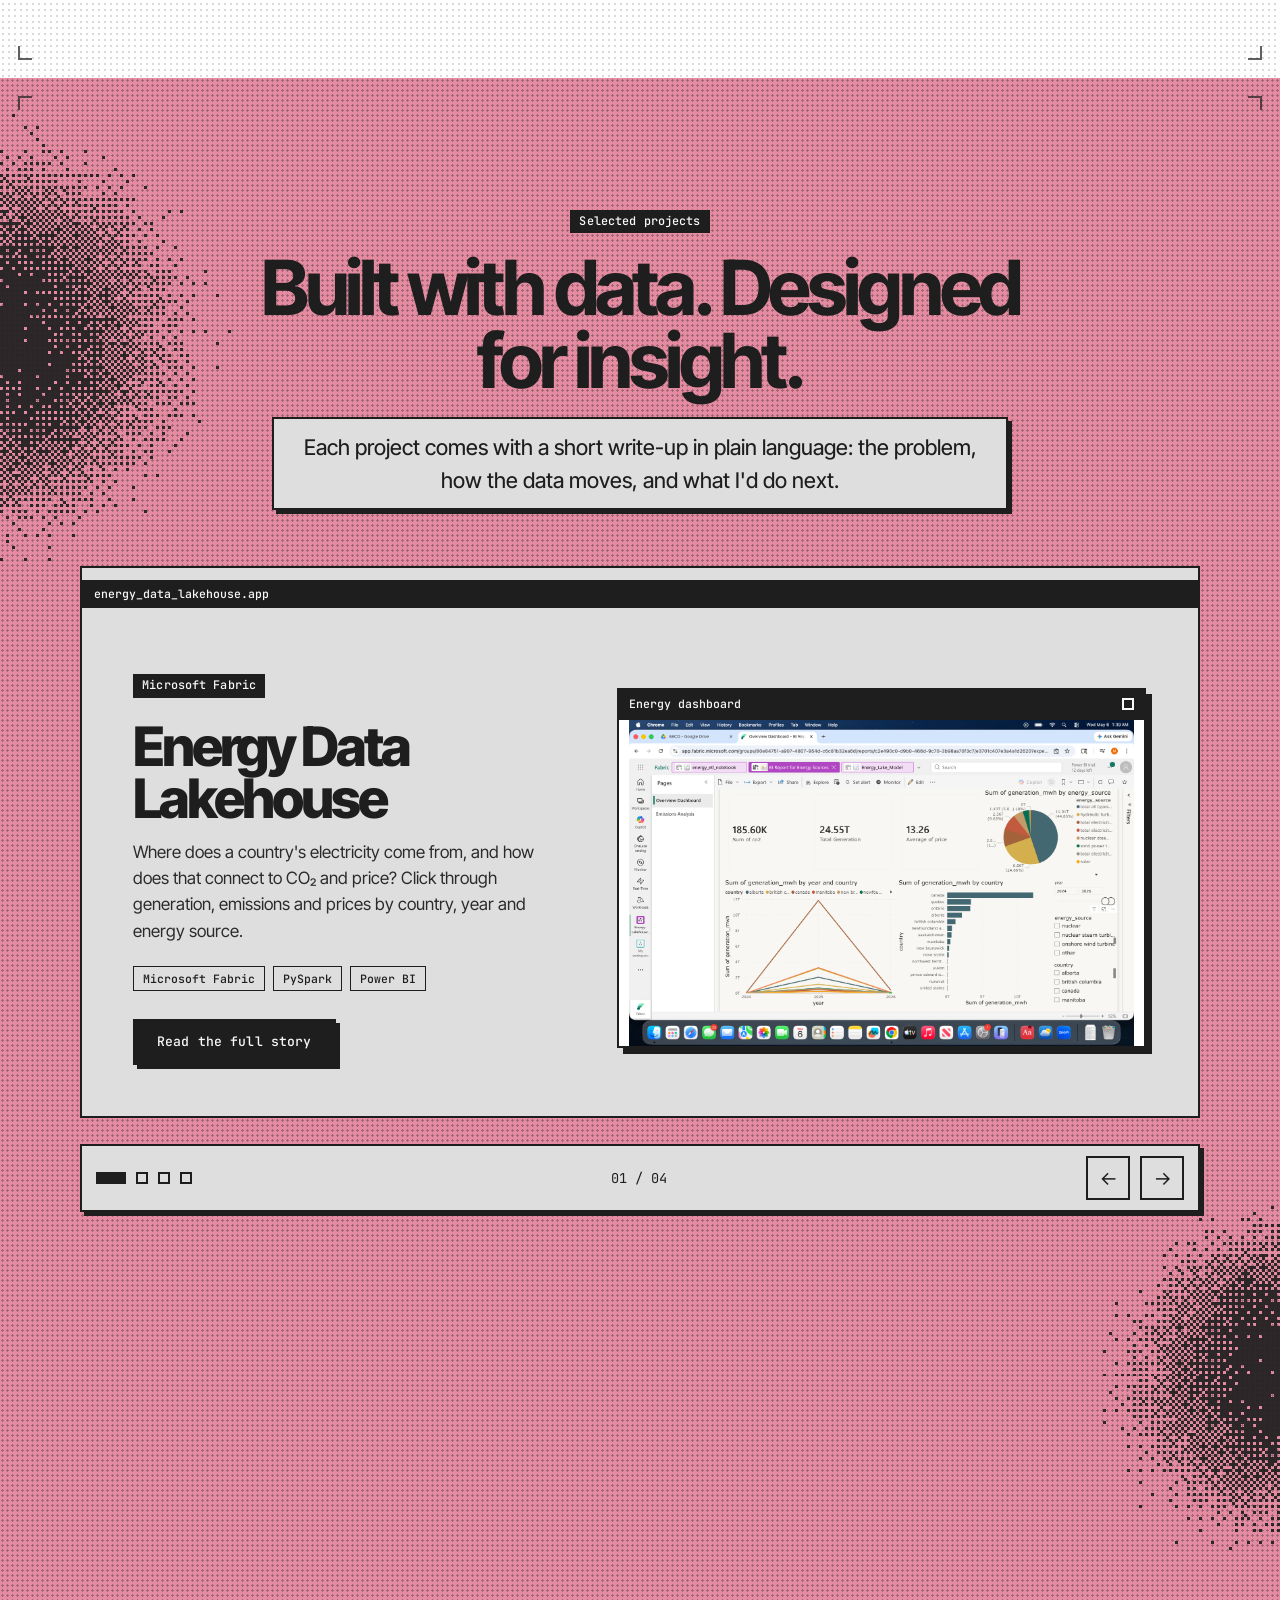
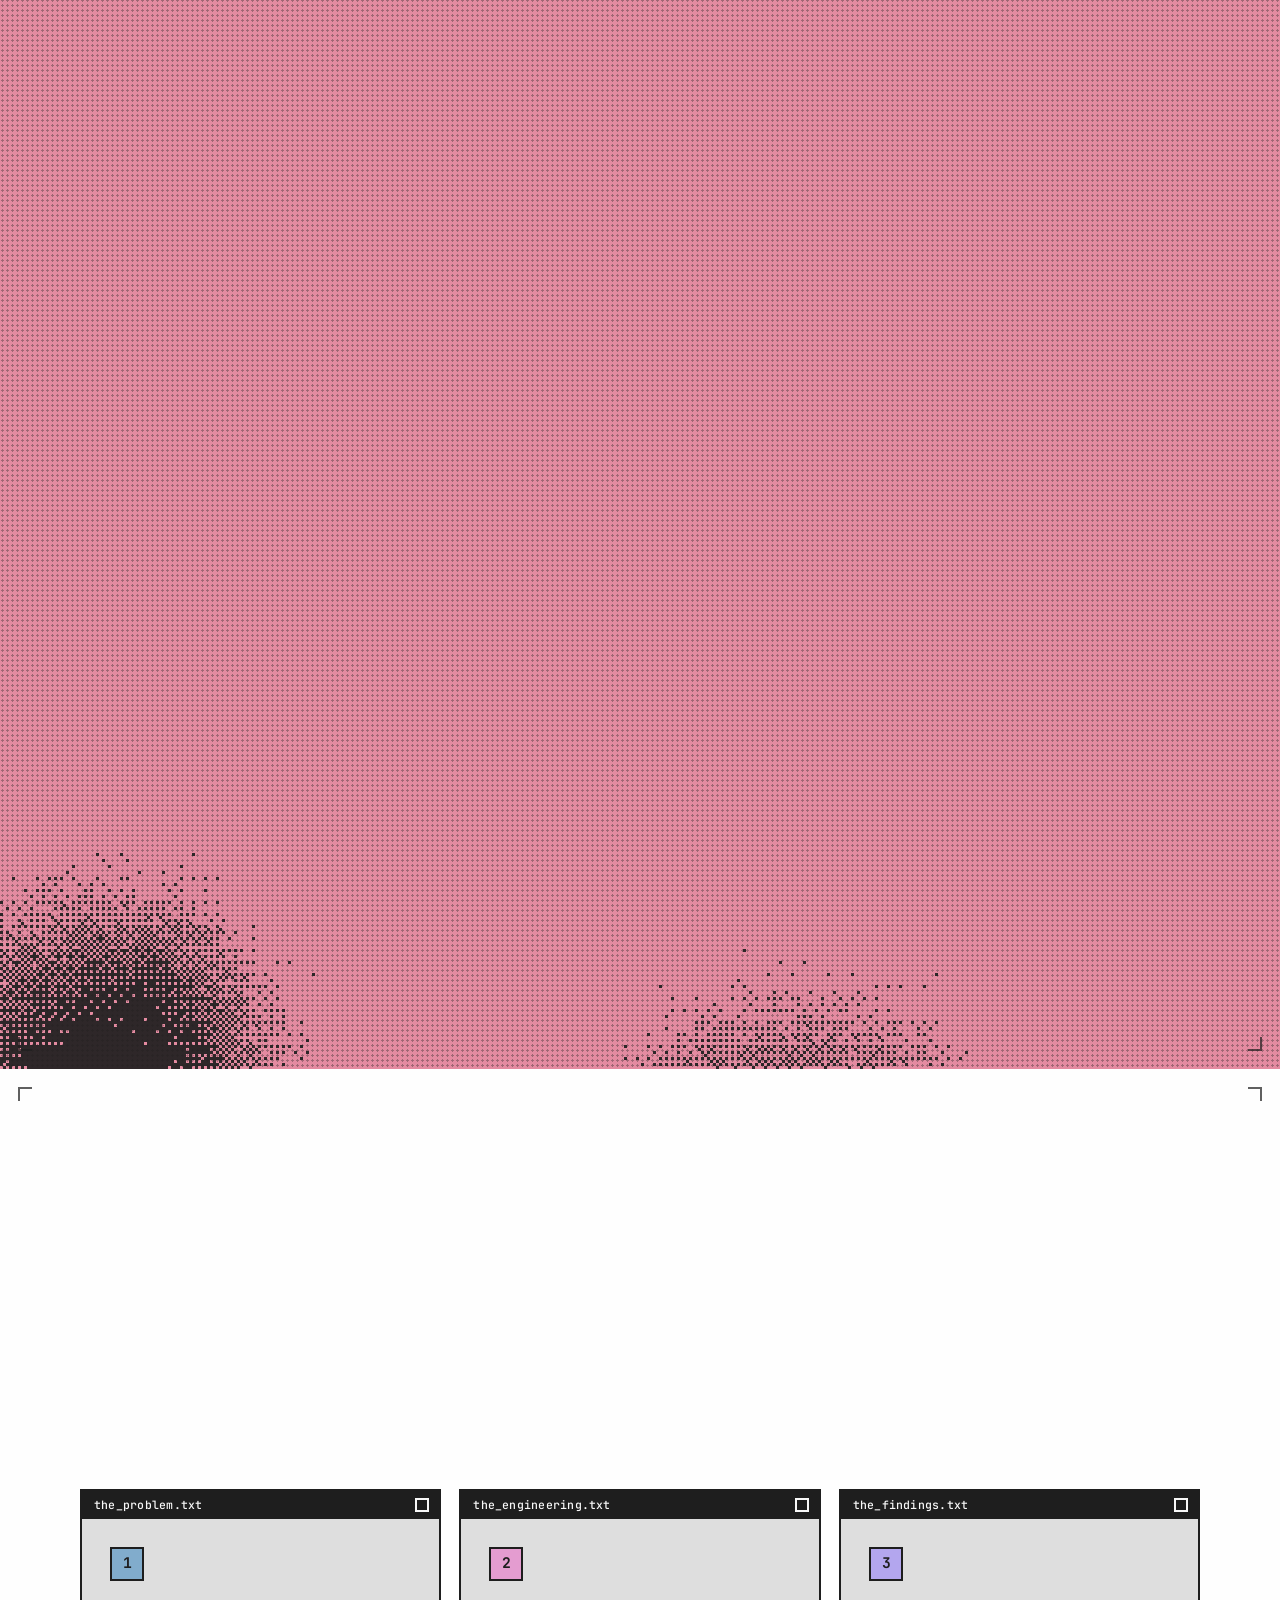
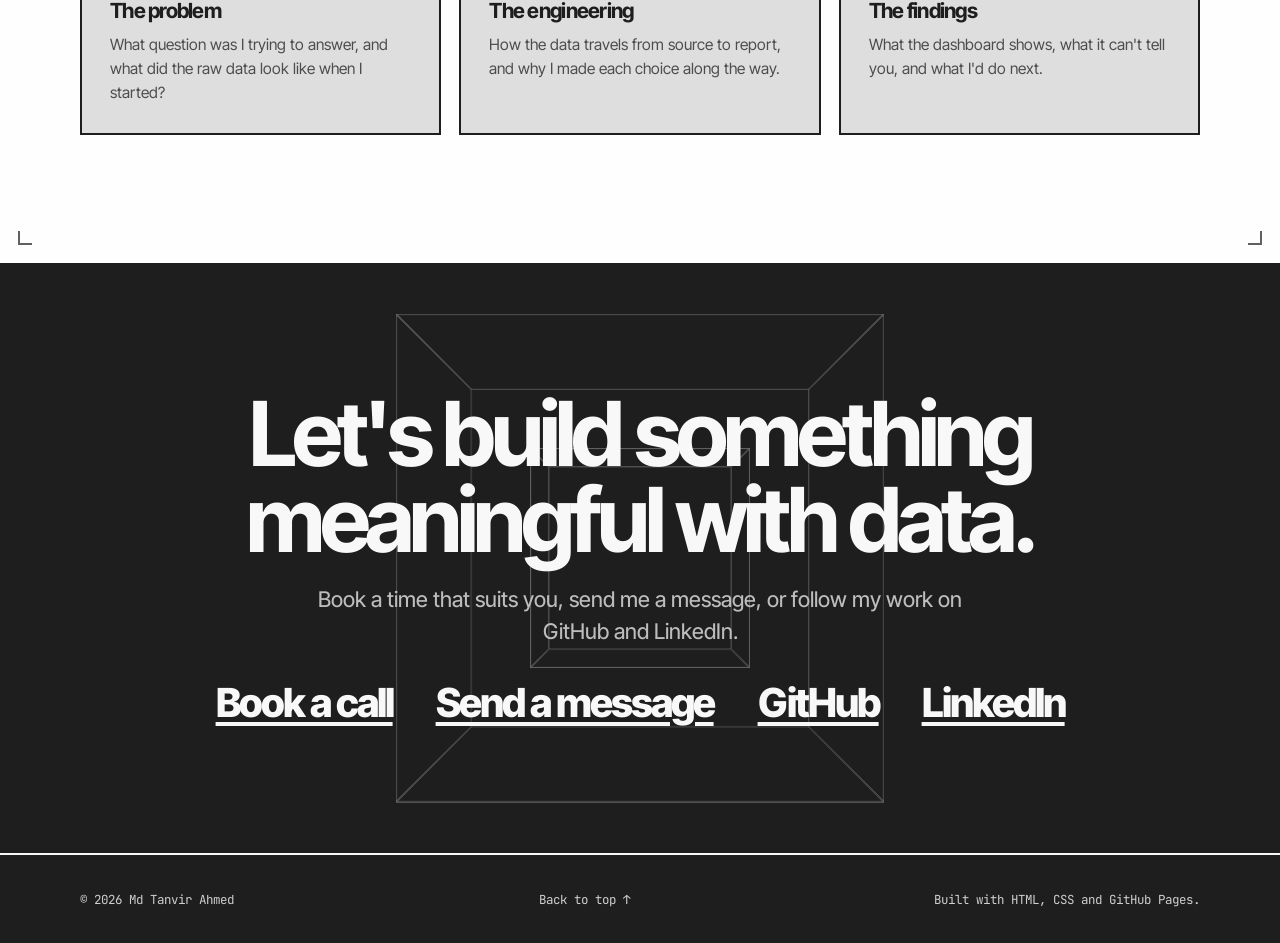
==== commit d7edd81f: "Update MineMind Page" ====
--- a/index.html
+++ b/index.html
@@ -150,6 +150,9 @@
                     <li class="chip">Microsoft Fabric</li>
                     <li class="chip">Power BI</li>
                     <li class="chip">Python</li>
+                    <li class="chip">DuckDB</li>
+                    <li class="chip">Streamlit</li>
+                    <li class="chip">Gemini API</li>
                     <li class="chip">Azure DevOps CI/CD</li>
                     <li class="chip">Key Vault</li>
                     <li class="chip">Managed Identities</li>
@@ -241,6 +244,13 @@
                                             <span class="win-go">read</span>
                                         </a>
                                     </li>
+                                    <li style="--chip:var(--c-brown)">
+                                        <a href="case-studies/minemind.html">
+                                            <span class="win-pill">MineMind</span>
+                                            <span class="win-meta">Python, DuckDB, Streamlit, Gemini</span>
+                                            <span class="win-go">read</span>
+                                        </a>
+                                    </li>
                                 </ul>
                                 <div class="win-foot" aria-hidden="true"></div>
                             </article>
@@ -340,7 +350,7 @@
 
                     <div class="carousel-stage">
                         <!-- Project 1: Energy -->
-                        <article data-short="Energy" class="slide is-active" aria-roledescription="slide" aria-label="1 of 3"
+                        <article data-short="Energy" class="slide is-active" aria-roledescription="slide" aria-label="1 of 4"
                                  style="--c1:#9ccf8a;--c2:#a9cde6;--ck:#14803c">
                             <div class="slide-copy">
                                 <p class="kicker">Microsoft Fabric</p>
@@ -375,7 +385,7 @@
                         </article>
 
                         <!-- Project 2: Oil and gas -->
-                        <article data-short="Oil &amp; gas" class="slide" aria-roledescription="slide" aria-label="2 of 3"
+                        <article data-short="Oil &amp; gas" class="slide" aria-roledescription="slide" aria-label="2 of 4"
                                  style="--c1:#e8c066;--c2:#e49aa0;--ck:#b45309">
                             <div class="slide-copy">
                                 <p class="kicker">Fabric analytics</p>
@@ -410,7 +420,7 @@
                         </article>
 
                         <!-- Project 3: NYC Taxi -->
-                        <article data-short="NYC taxi" class="slide" aria-roledescription="slide" aria-label="3 of 3"
+                        <article data-short="NYC taxi" class="slide" aria-roledescription="slide" aria-label="3 of 4"
                                  style="--c1:#b3a6ee;--c2:#e49cd0;--ck:#5b4bdb">
                             <div class="slide-copy">
                                 <p class="kicker">Azure data platform</p>
@@ -445,9 +455,44 @@
                             </a>
                         </article>
 
-                        <!-- MineGuard: copy one of the slides above, update the text, image
-                             and colours, paste it here, and change the aria-labels to "4 of 4".
-                             Then add a fourth .carousel-dot button below. -->
+
+                        <!-- Project 4: MineMind -->
+                        <article data-short="MineMind" class="slide" aria-roledescription="slide" aria-label="4 of 4"
+                                 style="--c1:#9ccf8a;--c2:#81accc;--ck:#14803c">
+                            <div class="slide-copy">
+                                <p class="kicker">AI-powered data intelligence</p>
+                                <h3>MineMind</h3>
+                                <p>
+                                    Explore Canadian mining data through interactive maps,
+                                    production analytics and an AI-powered natural-language
+                                    interface. Built with Python, DuckDB, Streamlit and Gemini,
+                                    with a focus on traceable data and reliable answers.
+                                </p>
+                                <ul class="tag-list" role="list">
+                                    <li>Python</li>
+                                    <li>DuckDB</li>
+                                    <li>Streamlit</li>
+                                    <li>Gemini API</li>
+                                    <li>Geospatial Analytics</li>
+                                </ul>
+                                <a class="btn btn-primary" href="case-studies/minemind.html">
+                                    Read the full story
+                                </a>
+                            </div>
+
+                            <a class="slide-media" href="case-studies/minemind.html"
+                               data-cursor="view" aria-label="Open the MineMind write-up">
+                                <figure class="browser" data-tilt>
+                                    <div class="browser-bar" aria-hidden="true">
+                                        <i></i><i></i><i></i><span>MineMind – Mine Explorer</span>
+                                    </div>
+                                    <img src="images/minemind-mine-explorer.png"
+                                        alt="MineMind Mine Explorer showing mapped mining features and facility information."
+                                        loading="lazy">
+                                </figure>
+                            </a>
+                        </article>
+
                     </div>
 
                     <div class="carousel-controls">
@@ -458,9 +503,11 @@
                                     aria-label="Show Oil and Gas Analytics"></button>
                             <button class="carousel-dot" type="button"
                                     aria-label="Show NYC Taxi Analytics"></button>
+                            <button class="carousel-dot" type="button"
+                                    aria-label="Show MineMind"></button>
                         </div>
 
-                        <p class="carousel-counter" aria-live="polite">01 / 03</p>
+                        <p class="carousel-counter" aria-live="polite">01 / 04</p>
 
                         <div class="carousel-arrows">
                             <button class="carousel-arrow" type="button"
--- a/style.css
+++ b/style.css
@@ -5079,3 +5079,71 @@
         margin-inline: 8px;
     }
 }
+
+/* Text on the pink desktop: sit it on a solid window panel (like the note) so the
+   dither pattern never runs behind a sentence. Applies to long prose, section intros,
+   call-outs and the chart captions. White sections are untouched. */
+.section--light .prose {
+    padding: clamp(18px, 2.6vw, 34px);
+    border: 2px solid var(--edge);
+    background: var(--surface);
+    box-shadow: 5px 5px 0 var(--edge);
+}
+
+.section--light .section-head .lead {
+    width: fit-content;
+    max-width: 46rem;
+    margin-inline: auto;
+    padding: 12px 20px;
+    border: 2px solid var(--edge);
+    background: var(--surface);
+    box-shadow: 4px 4px 0 var(--edge);
+    color: var(--text);
+}
+
+.section--light .callout {
+    background: var(--surface);
+}
+
+.section--light .prose .callout {
+    background: var(--field-bg);
+}
+
+.section--light .desk-head .lead {
+    width: fit-content;
+    max-width: 46rem;
+    margin-inline: auto;
+    padding: 12px 20px;
+    border: 2px solid var(--edge);
+    background: var(--surface);
+    box-shadow: 4px 4px 0 var(--edge);
+    color: var(--text);
+}
+
+.section--light .evidence-col figcaption {
+    min-height: 7.2rem;
+    margin-top: 18px;
+    padding: 10px 14px;
+    border: 2px solid var(--edge);
+    background: var(--surface);
+    box-shadow: 4px 4px 0 var(--edge);
+}
+
+/* Breathing room between stacked blocks on the long case-study pages */
+.container > .flow--wide + .flow--wide {
+    margin-top: 20px;
+}
+
+.container > .reveal + .prose,
+.container > .prose + .grid-2,
+.container > .prose + .callout,
+.container > .callout + .grid-2,
+.container > .grid-2 + .prose {
+    margin-top: 28px;
+}
+
+.prose > p + .card,
+.prose > .card + .card,
+.prose > p + .grid-2 {
+    margin-top: 18px;
+}
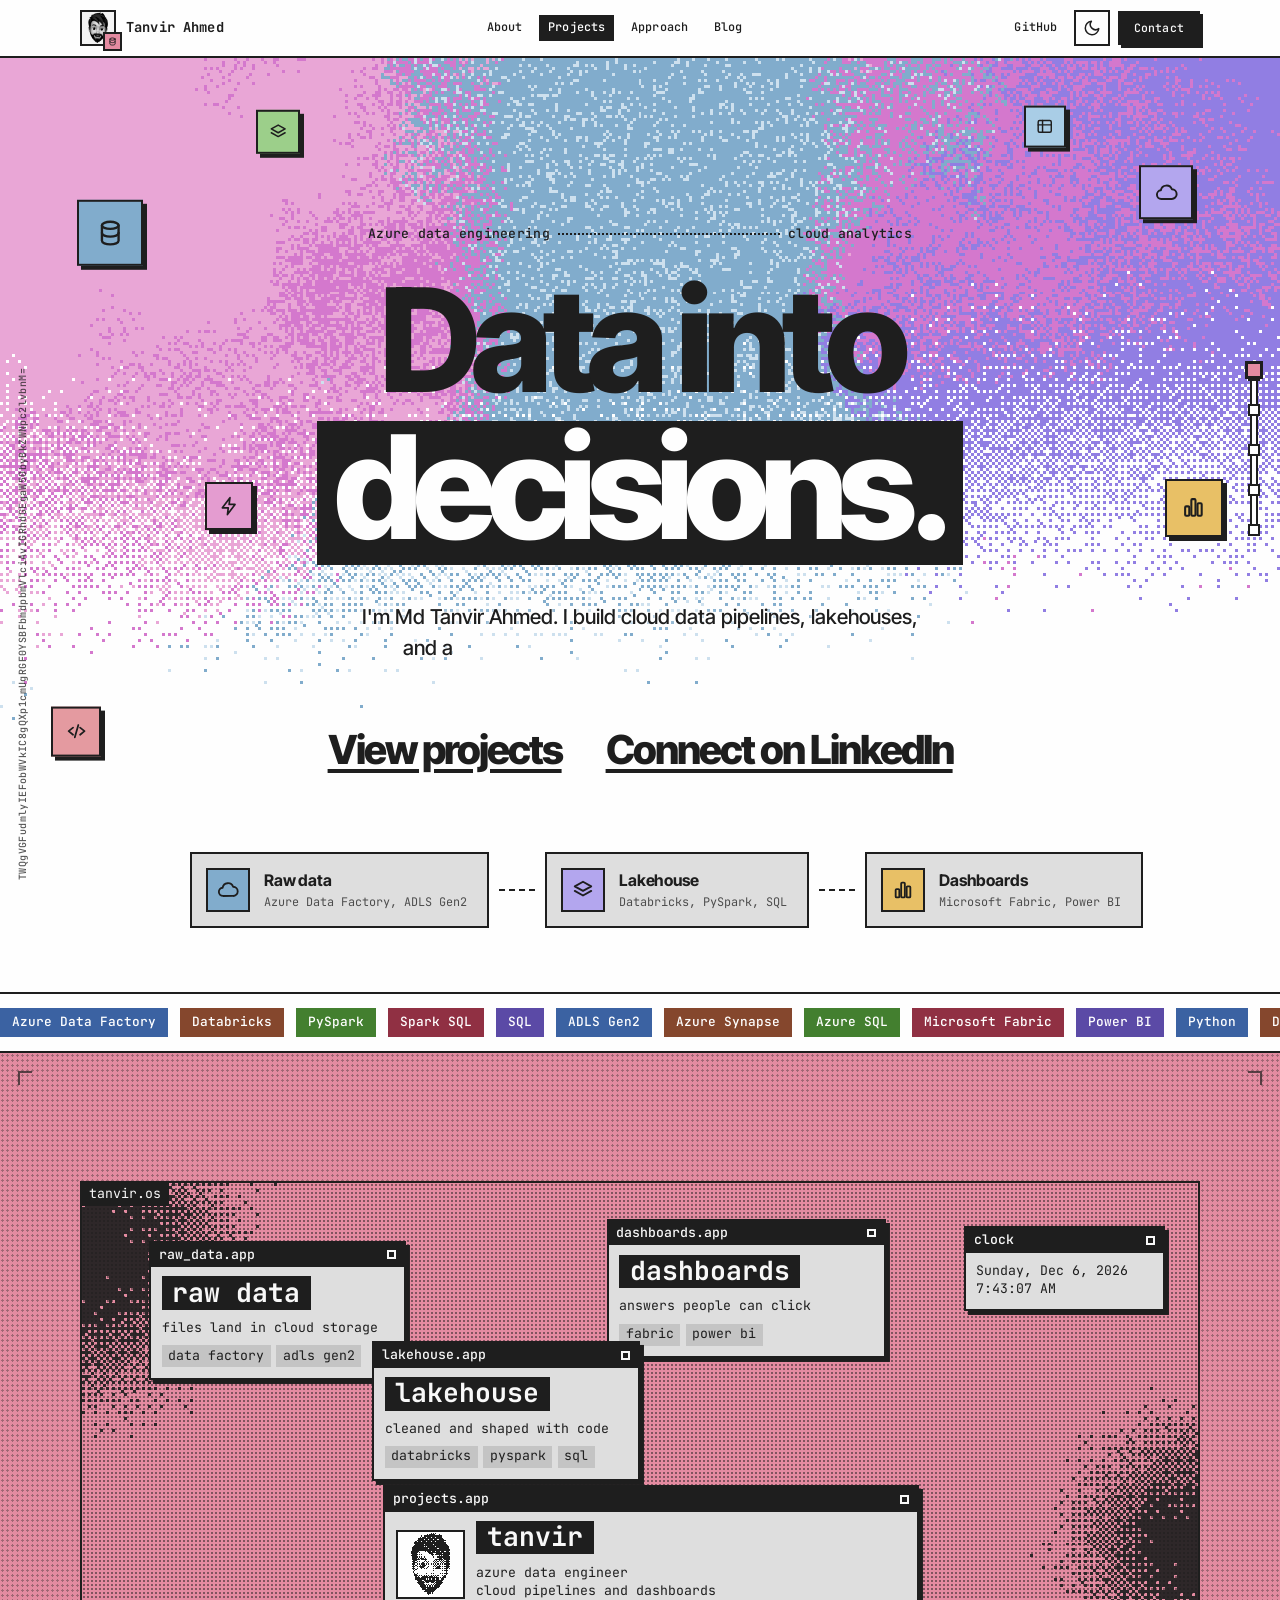
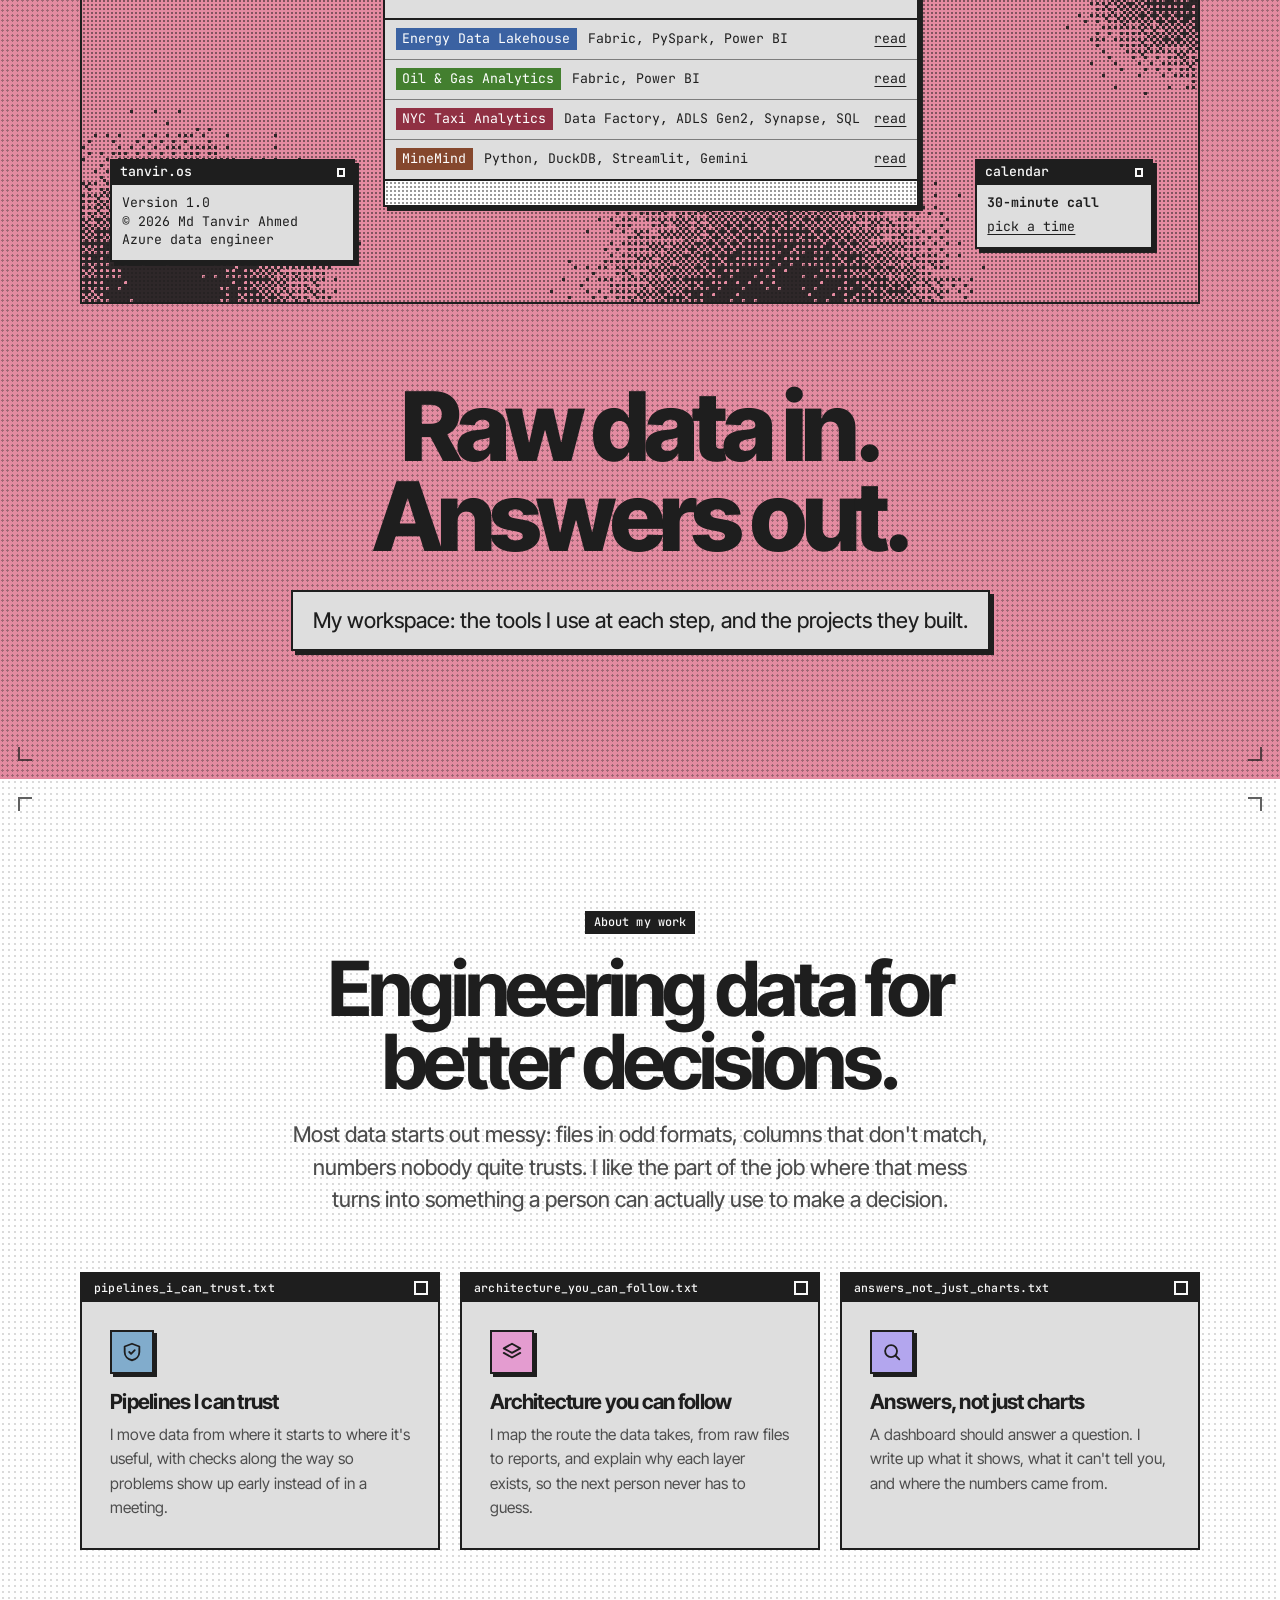
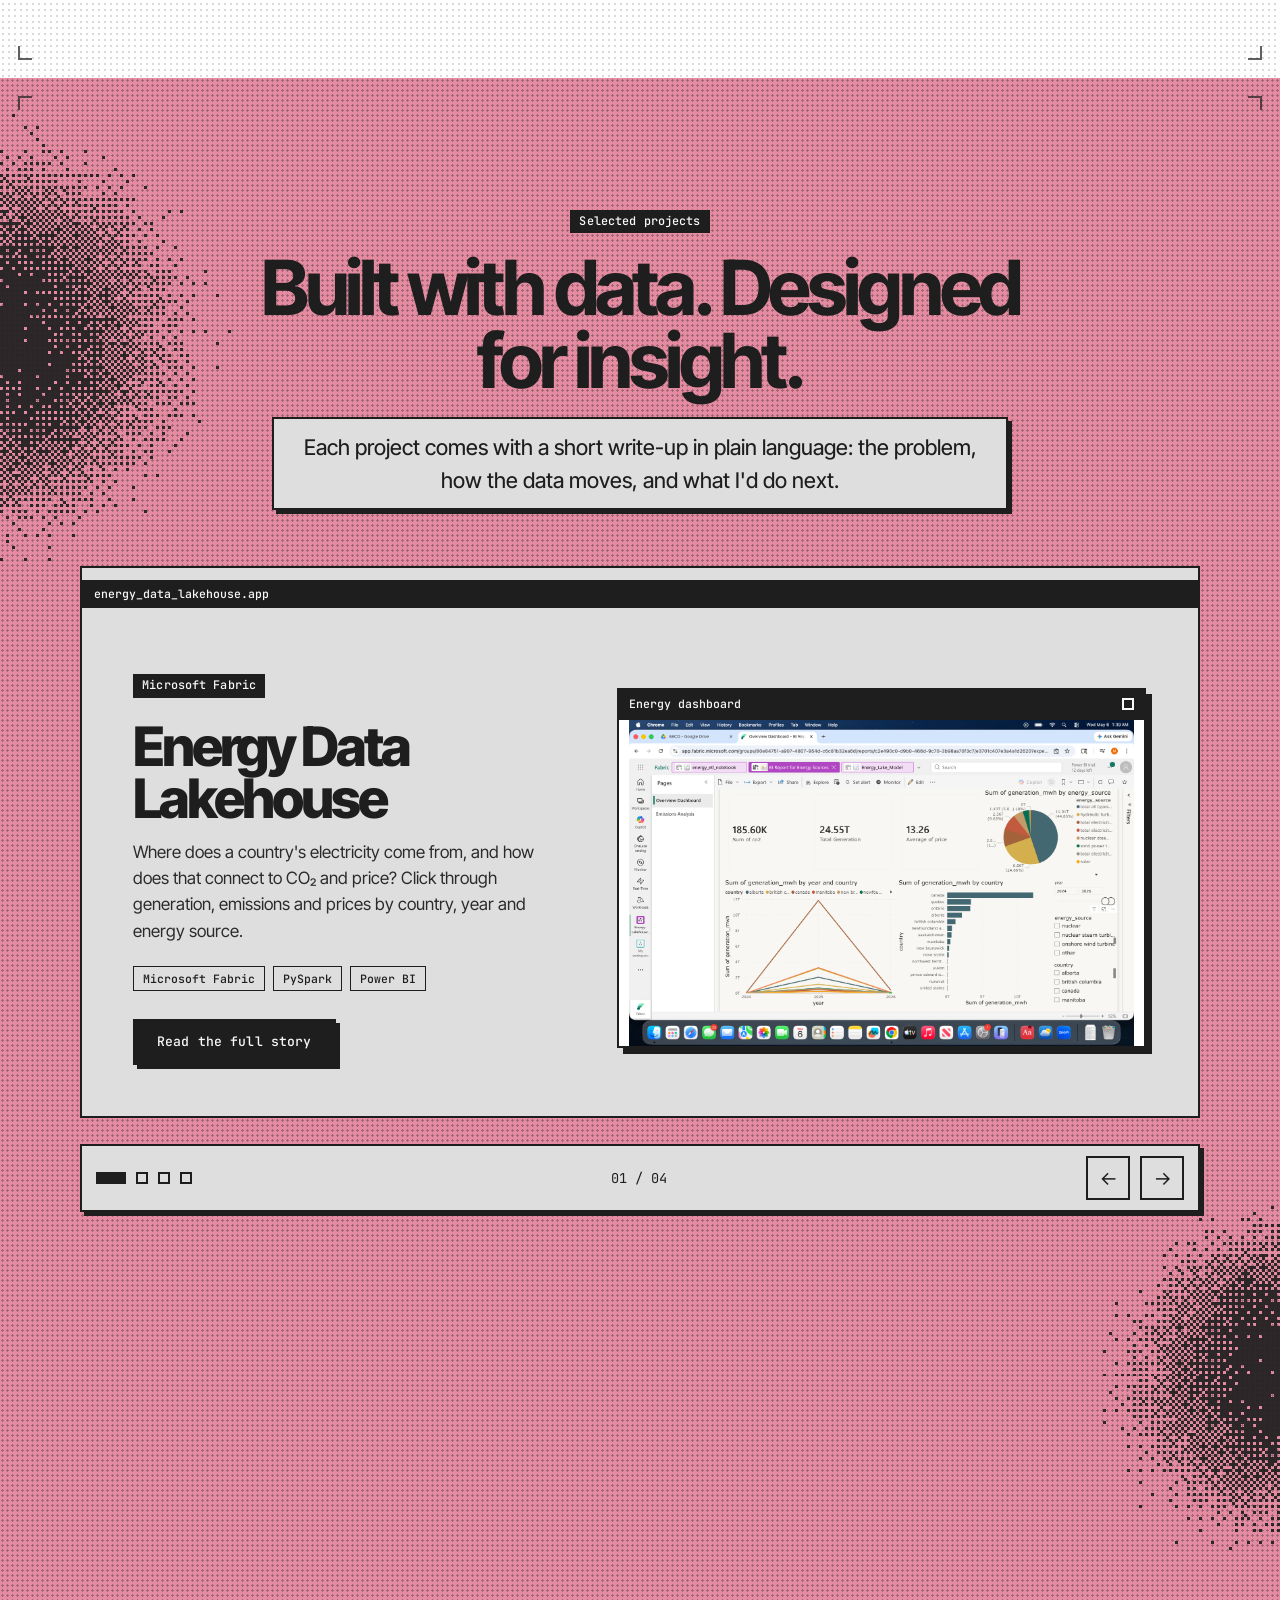
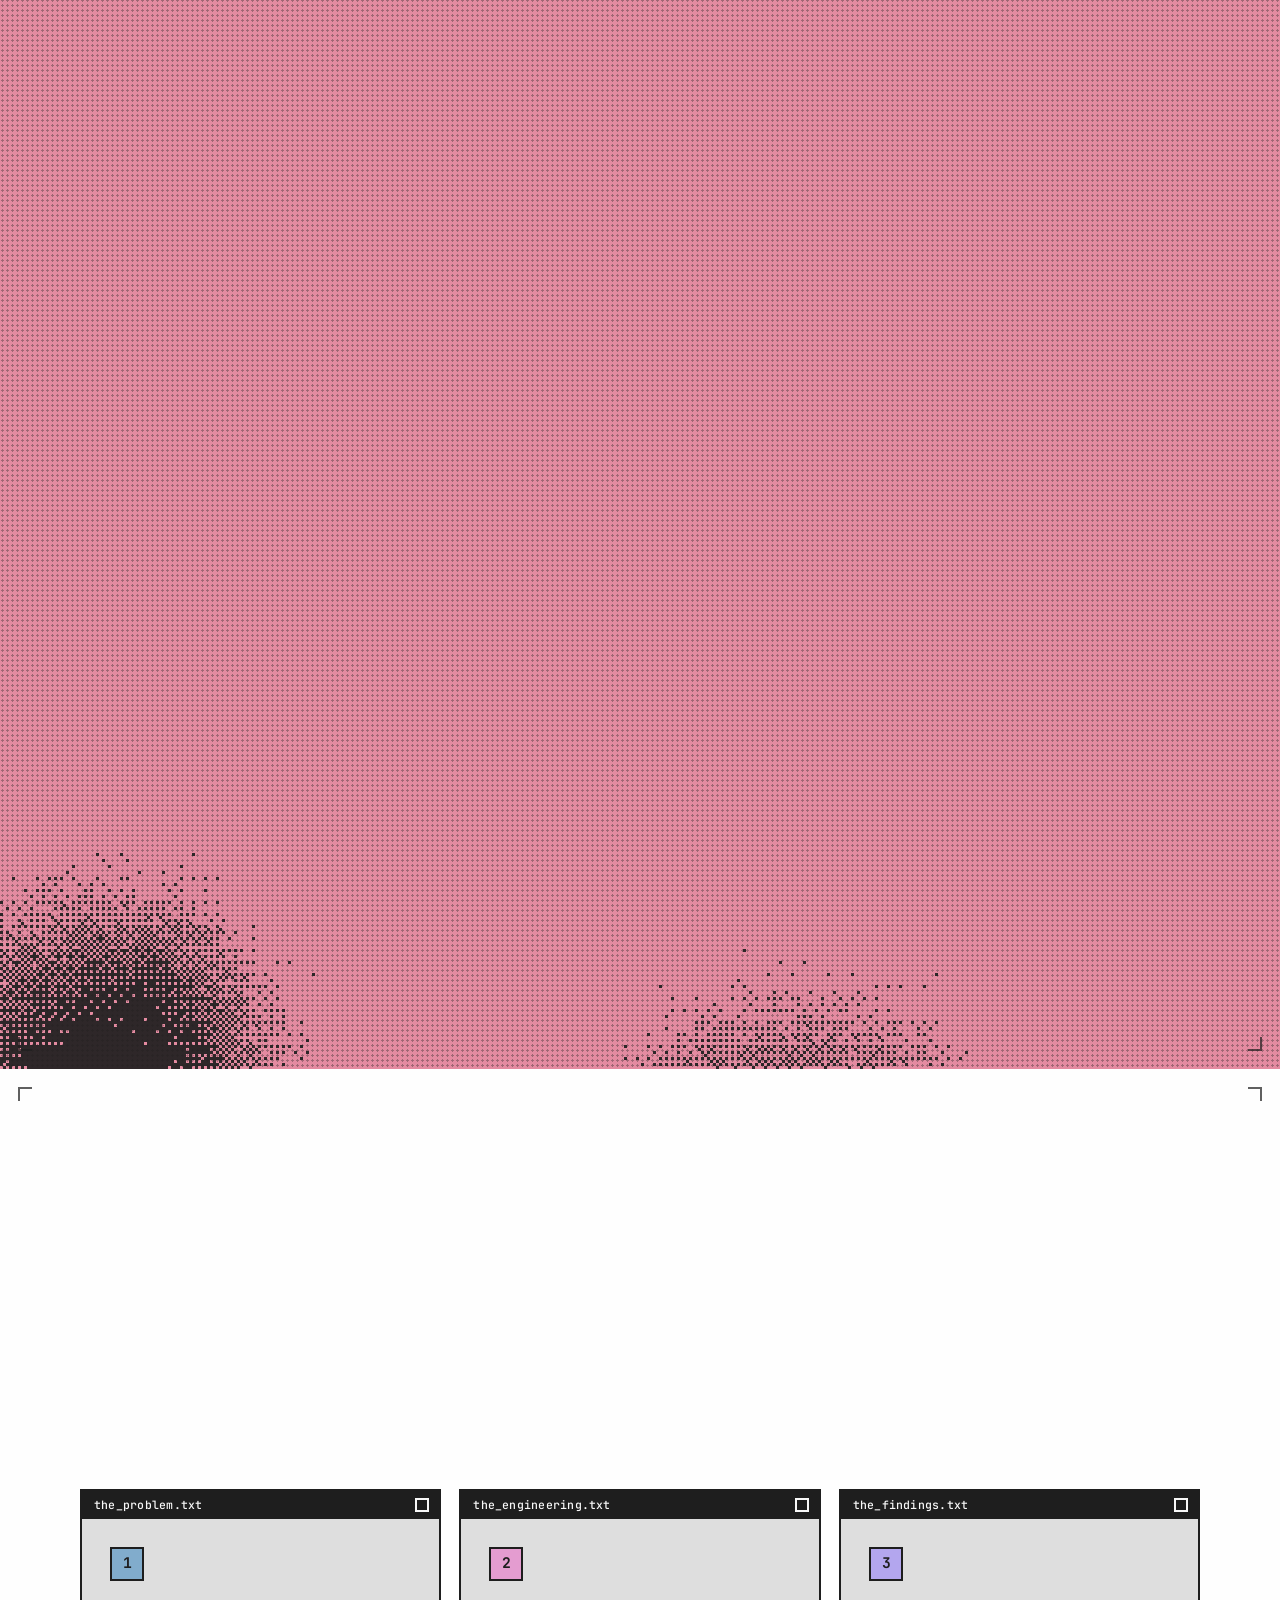
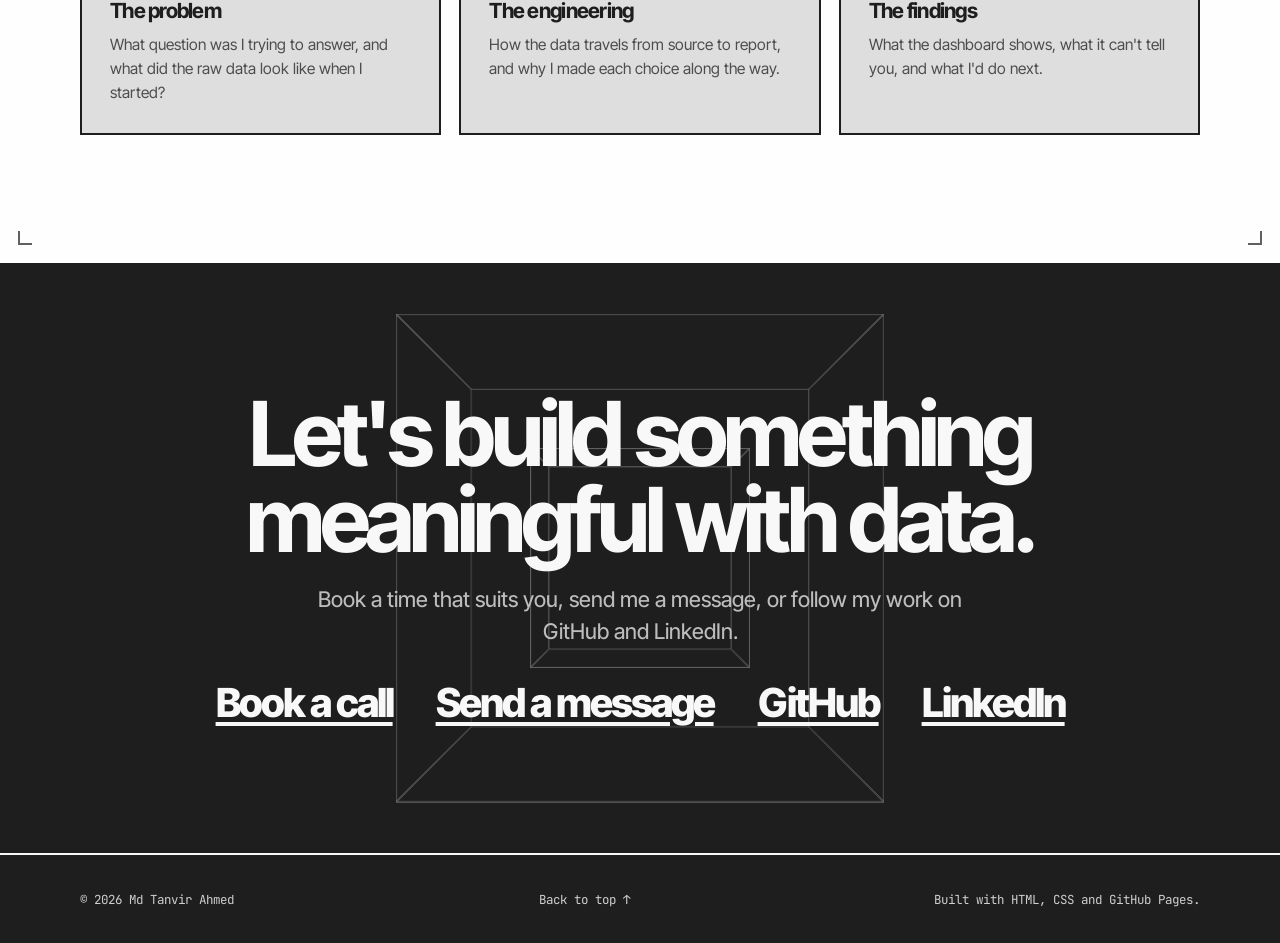
==== commit bbc0be47: "MineMind Updated: retro desktop look" ====
--- a/index.html
+++ b/index.html
@@ -484,10 +484,10 @@
                                data-cursor="view" aria-label="Open the MineMind write-up">
                                 <figure class="browser" data-tilt>
                                     <div class="browser-bar" aria-hidden="true">
-                                        <i></i><i></i><i></i><span>MineMind – Mine Explorer</span>
+                                        <i></i><i></i><i></i><span>MineMind – Ontario Mine Explorer</span>
                                     </div>
                                     <img src="images/minemind-mine-explorer.png"
-                                        alt="MineMind Mine Explorer showing mapped mining features and facility information."
+                                        alt="MineMind Ontario Mine Explorer showing mapped mining features and facility information."
                                         loading="lazy">
                                 </figure>
                             </a>
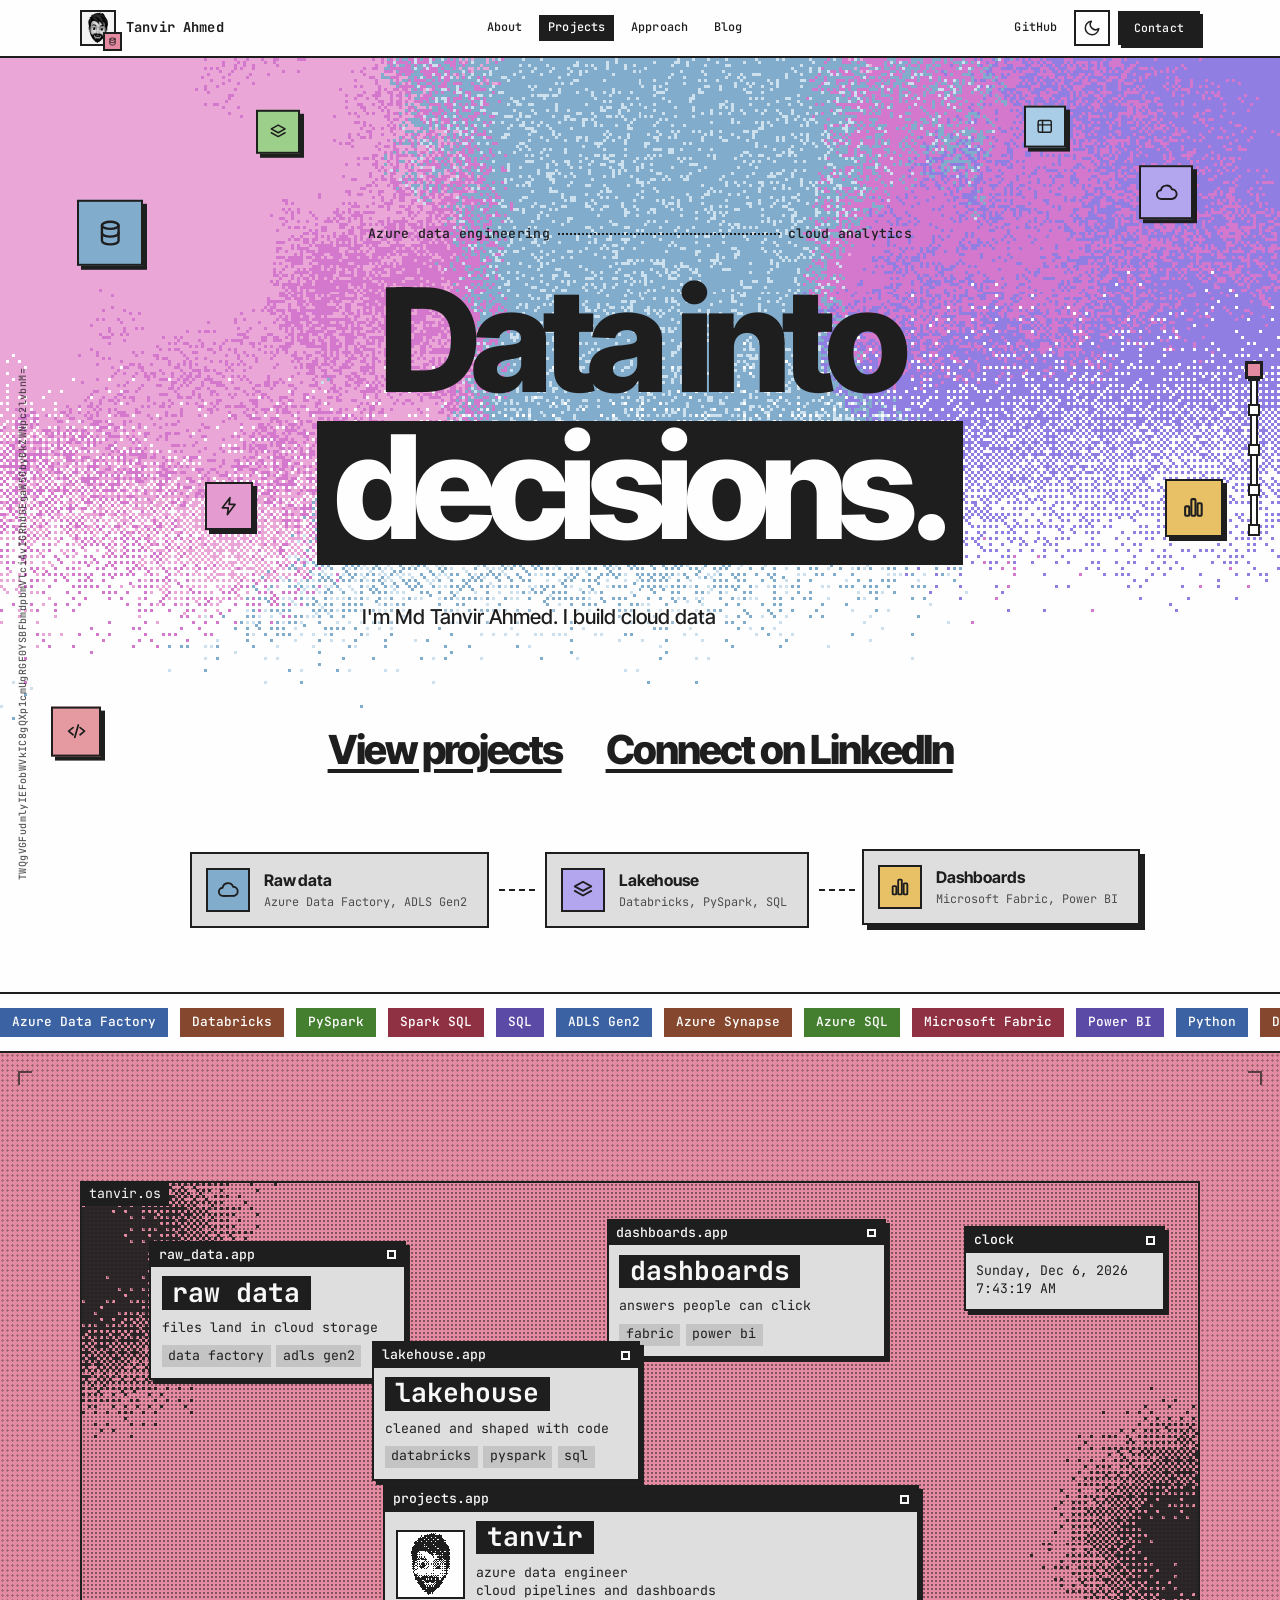
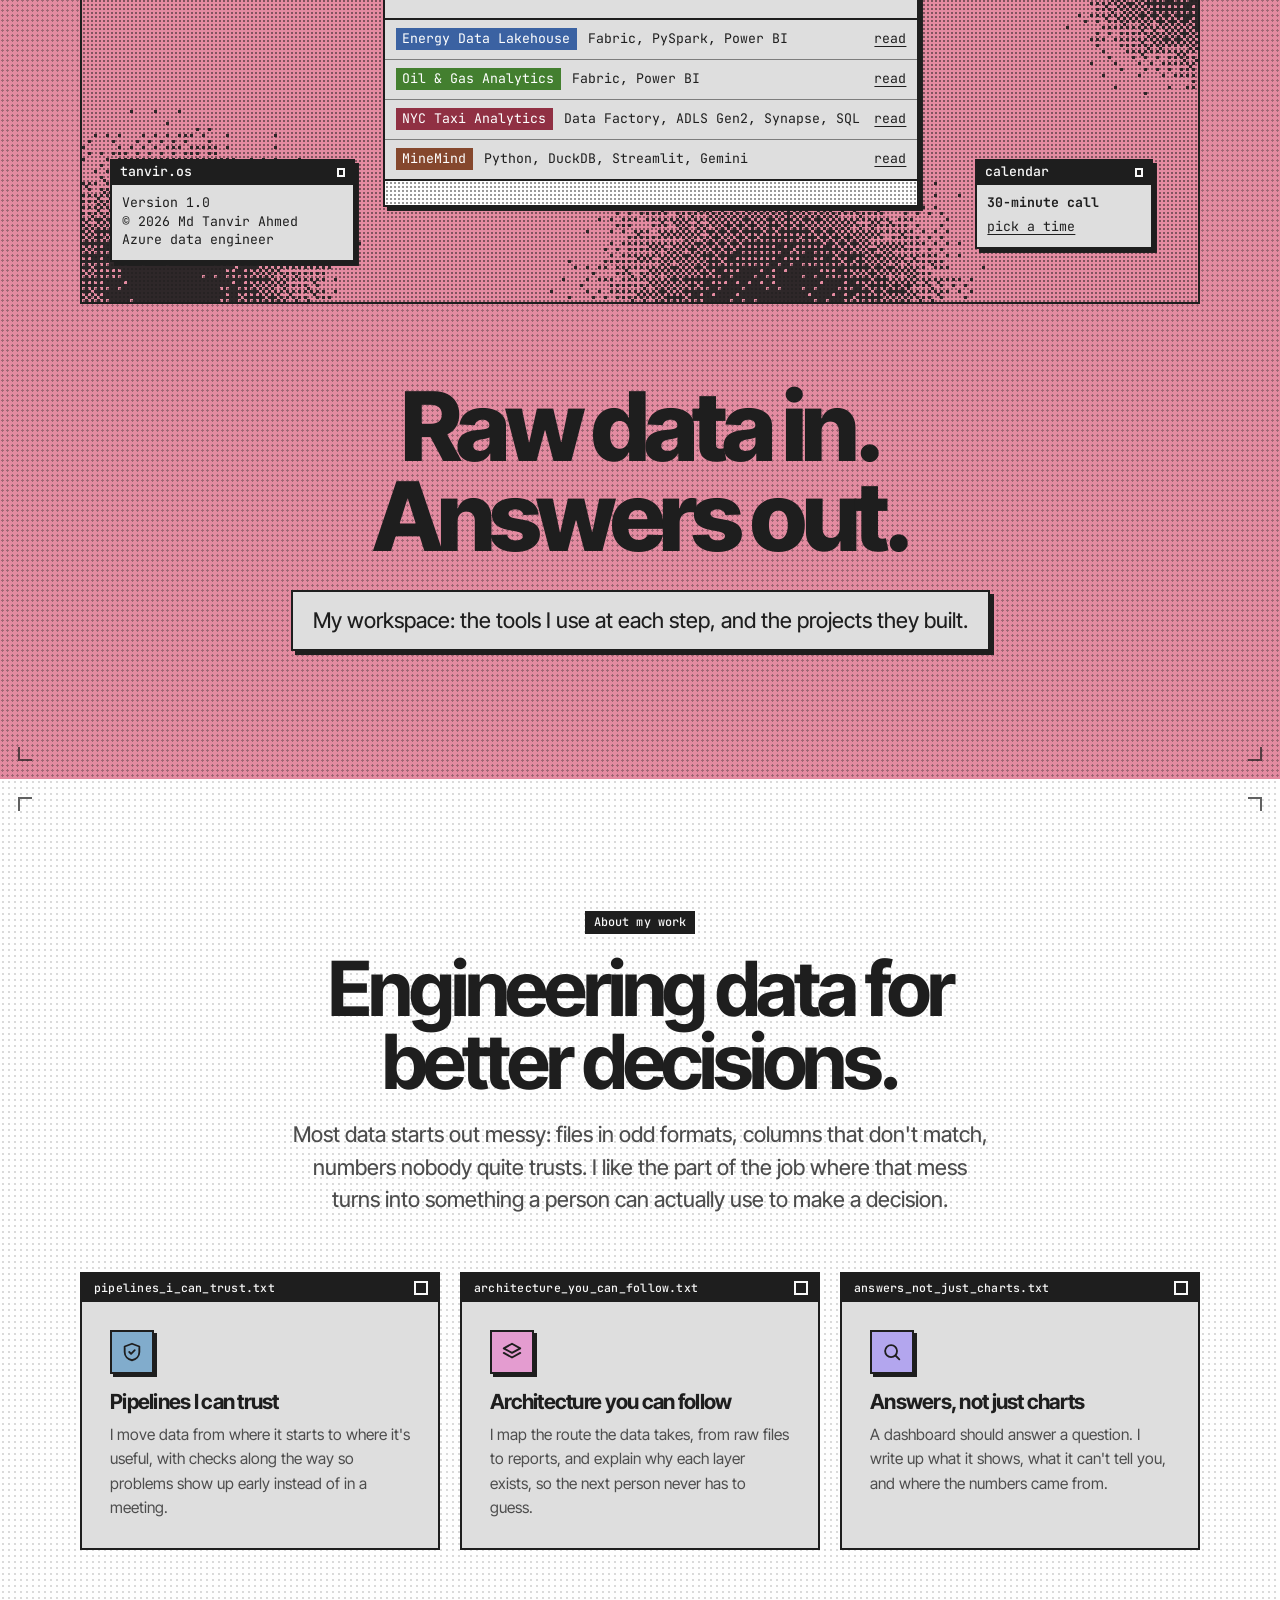
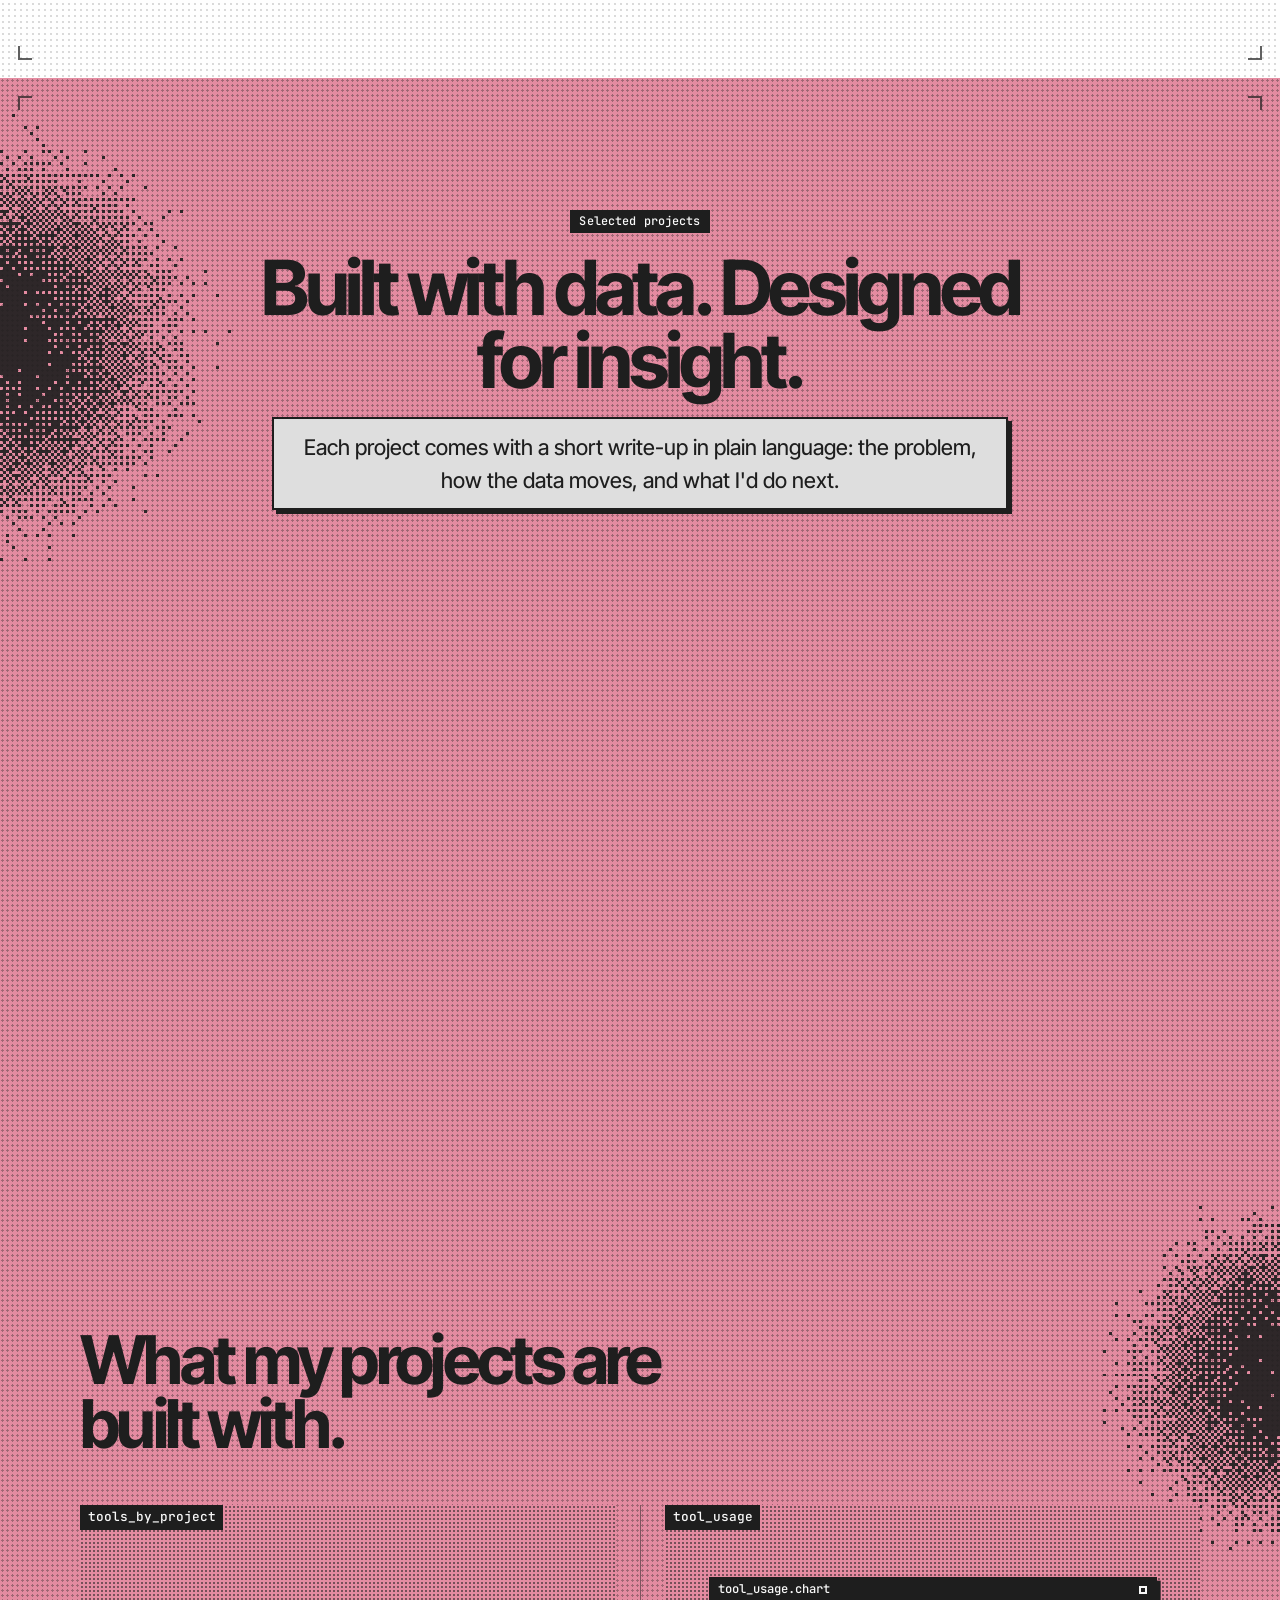
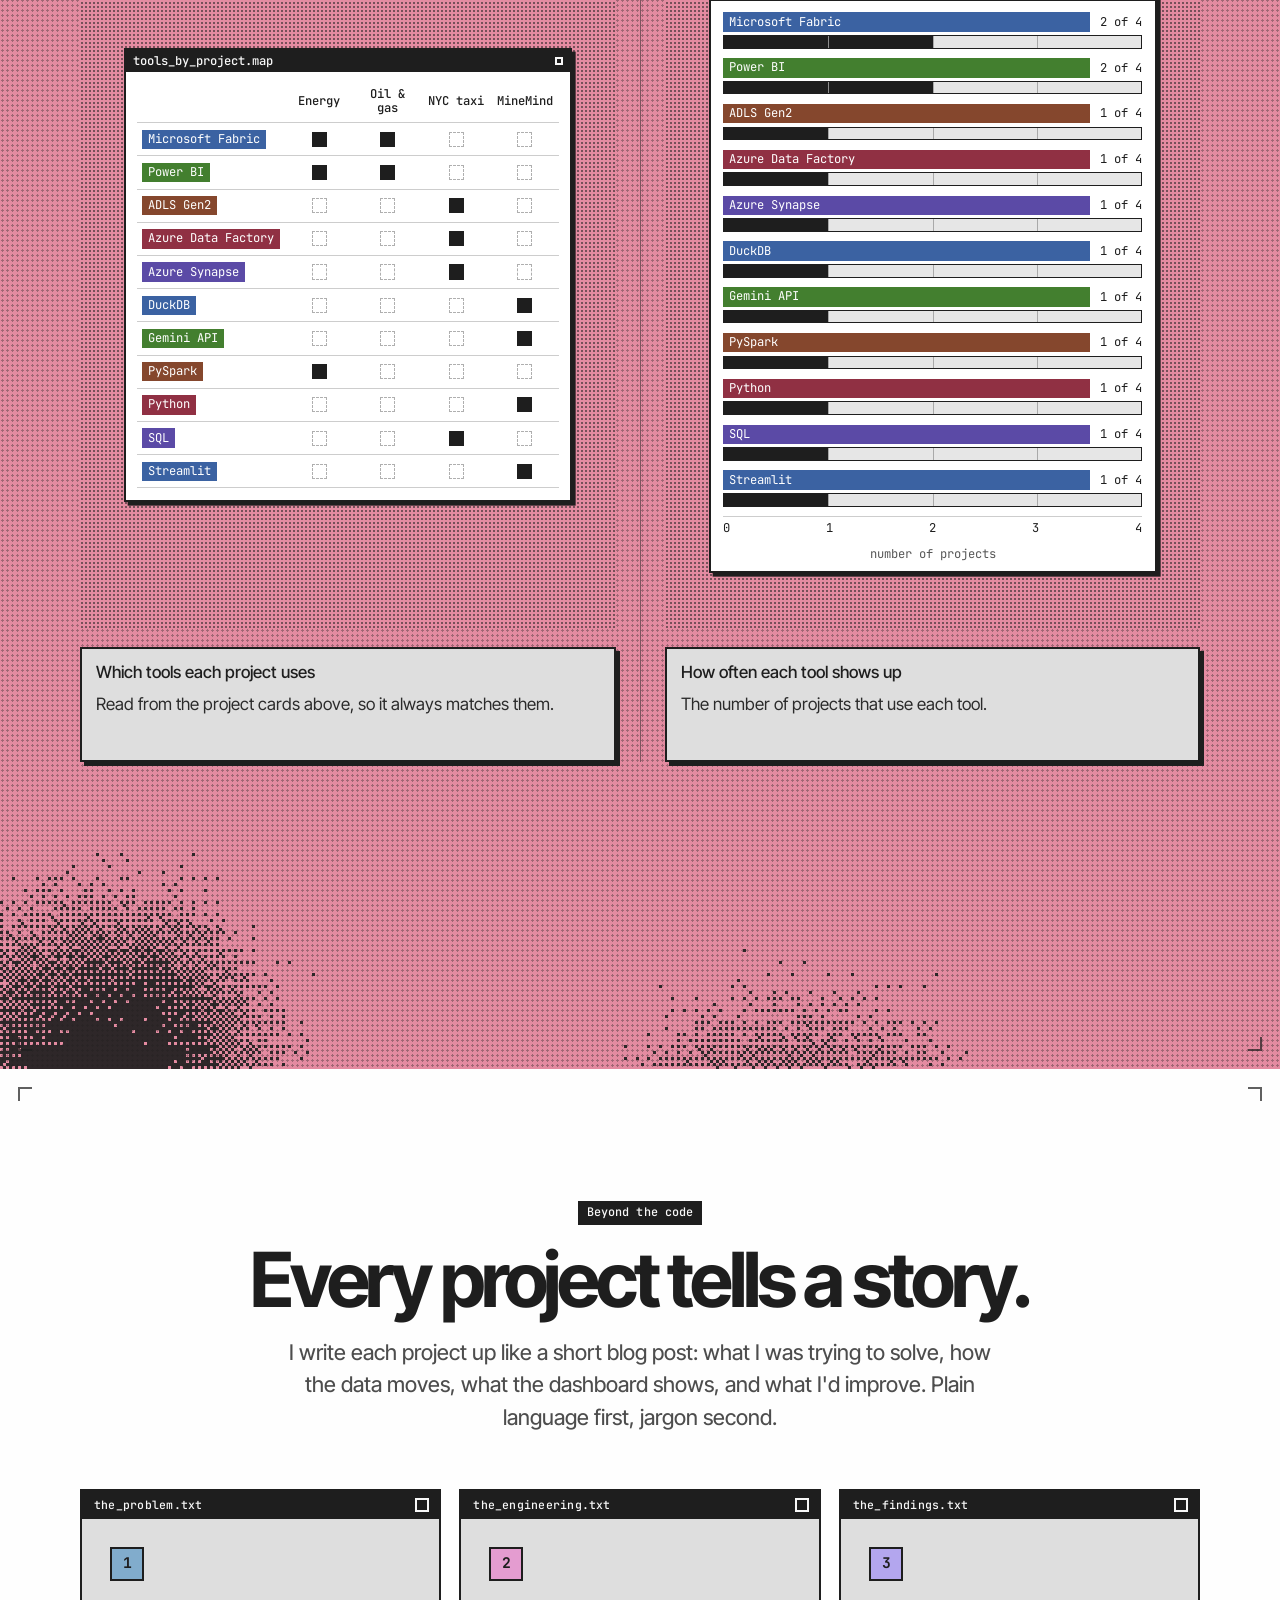
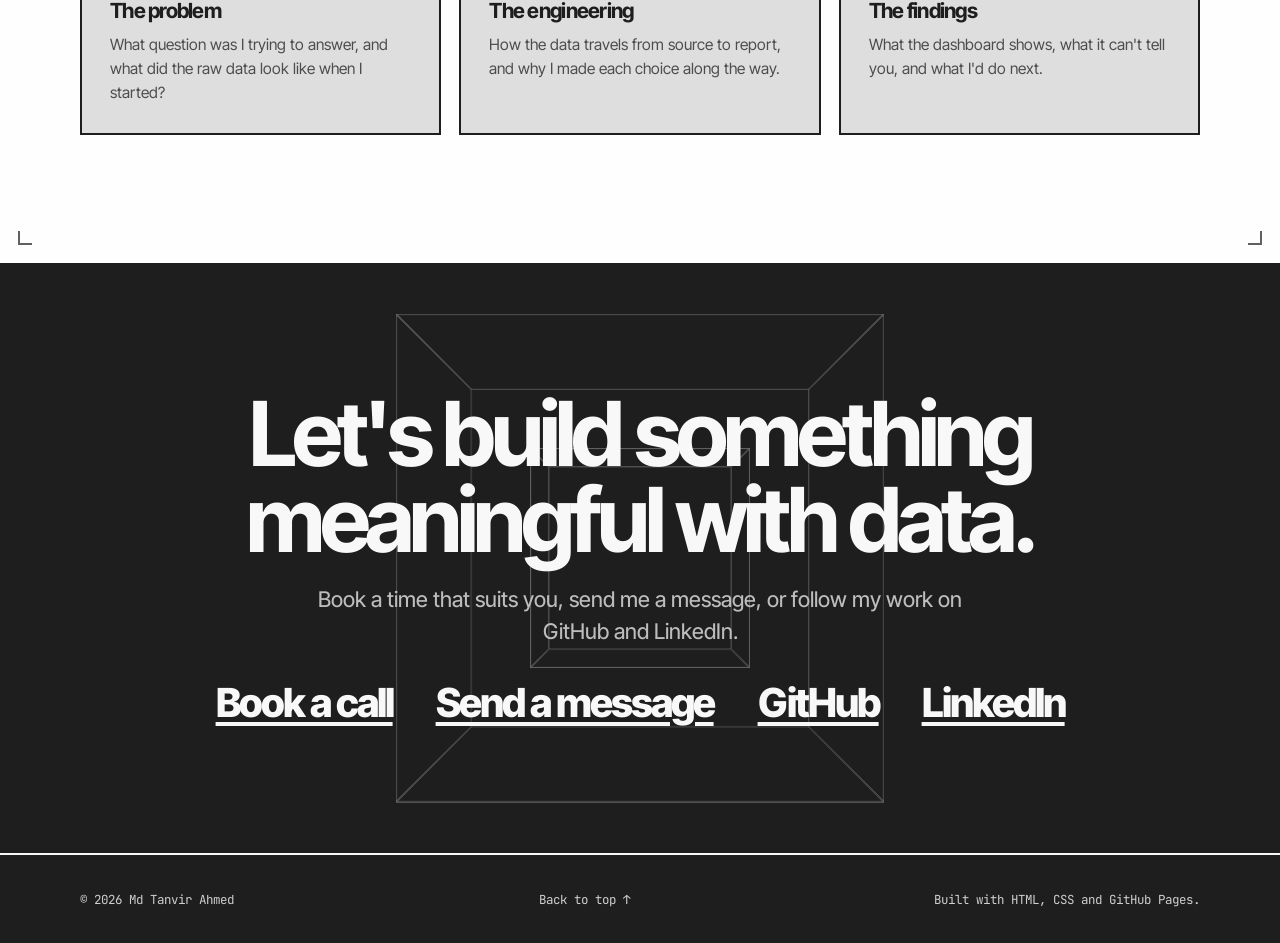
==== commit 4bd80c52: "MineMind Updated: Correct  Description" ====
--- a/index.html
+++ b/index.html
@@ -484,10 +484,10 @@
                                data-cursor="view" aria-label="Open the MineMind write-up">
                                 <figure class="browser" data-tilt>
                                     <div class="browser-bar" aria-hidden="true">
-                                        <i></i><i></i><i></i><span>MineMind – Ontario Mine Explorer</span>
+                                        <i></i><i></i><i></i><span>MineMind – Mine Explorer</span>
                                     </div>
                                     <img src="images/minemind-mine-explorer.png"
-                                        alt="MineMind Ontario Mine Explorer showing mapped mining features and facility information."
+                                        alt="MineMind Mine Explorer showing mapped mining features and facility information."
                                         loading="lazy">
                                 </figure>
                             </a>
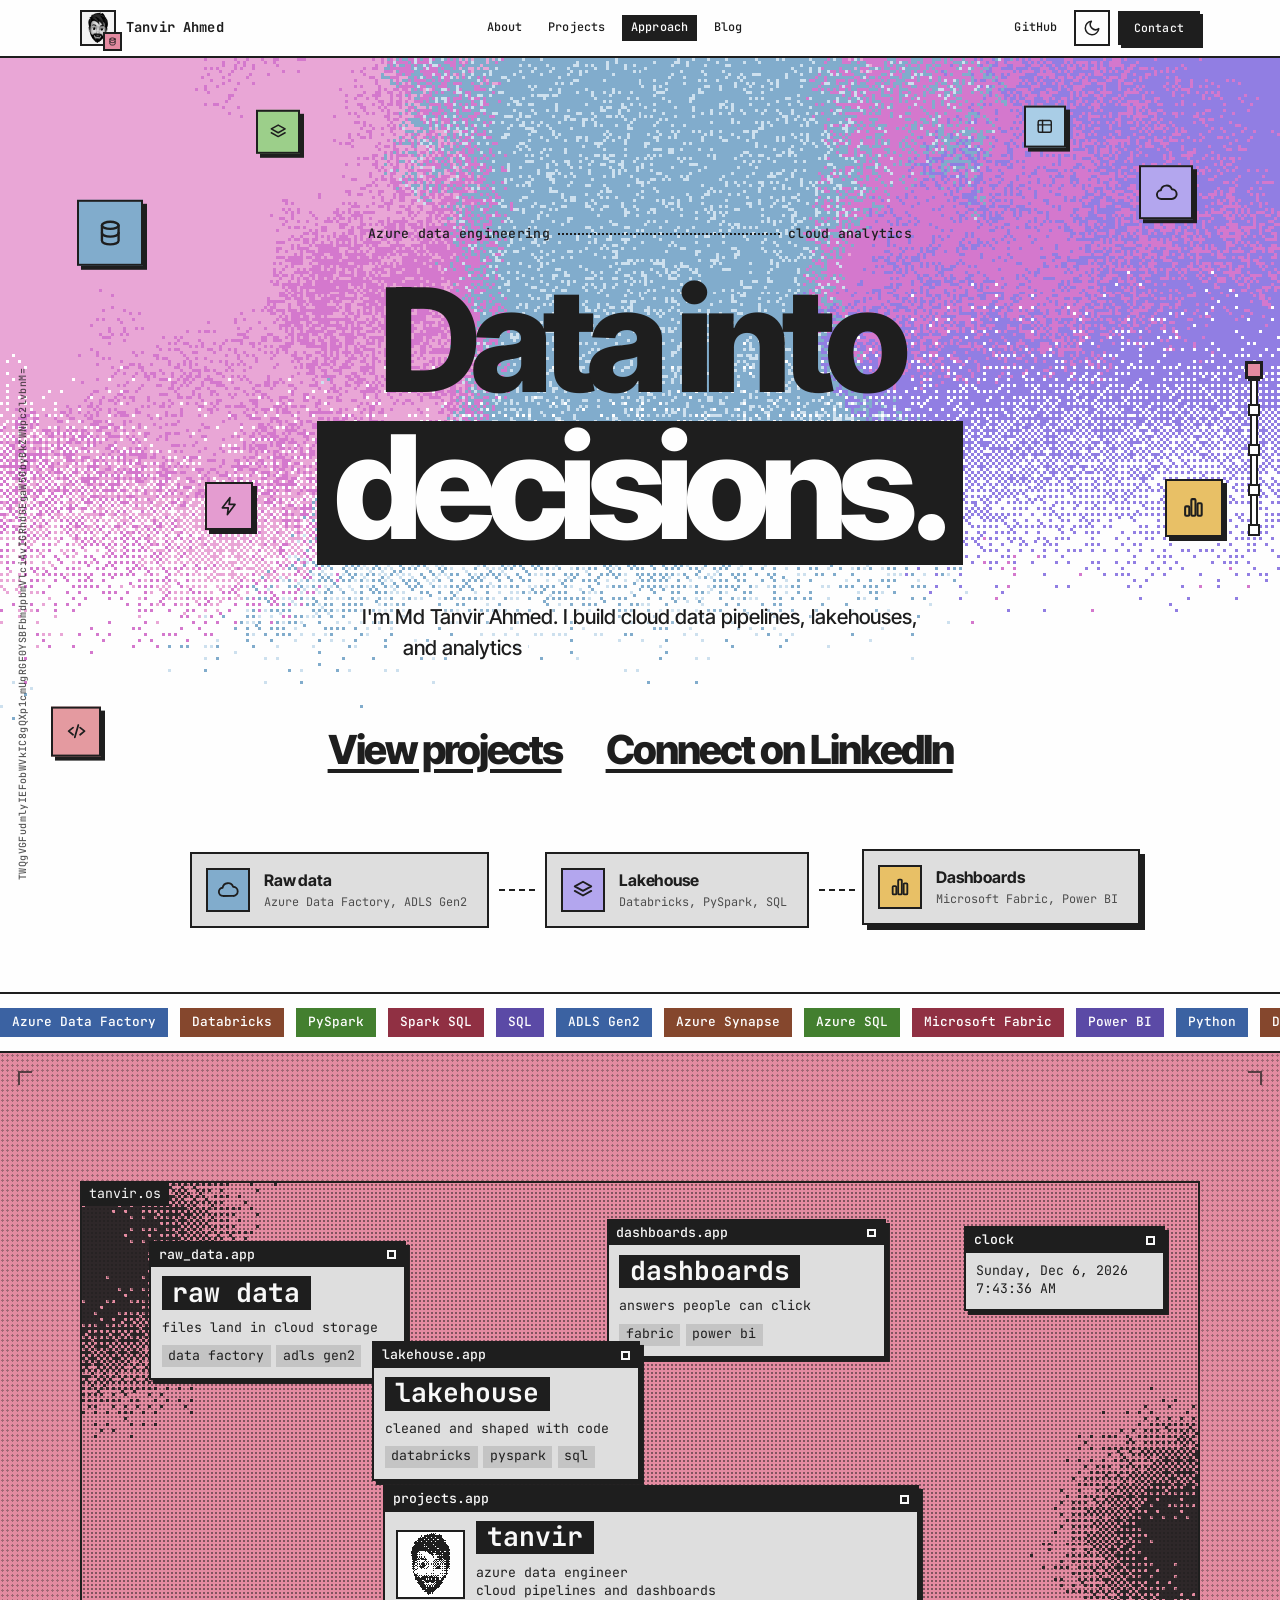
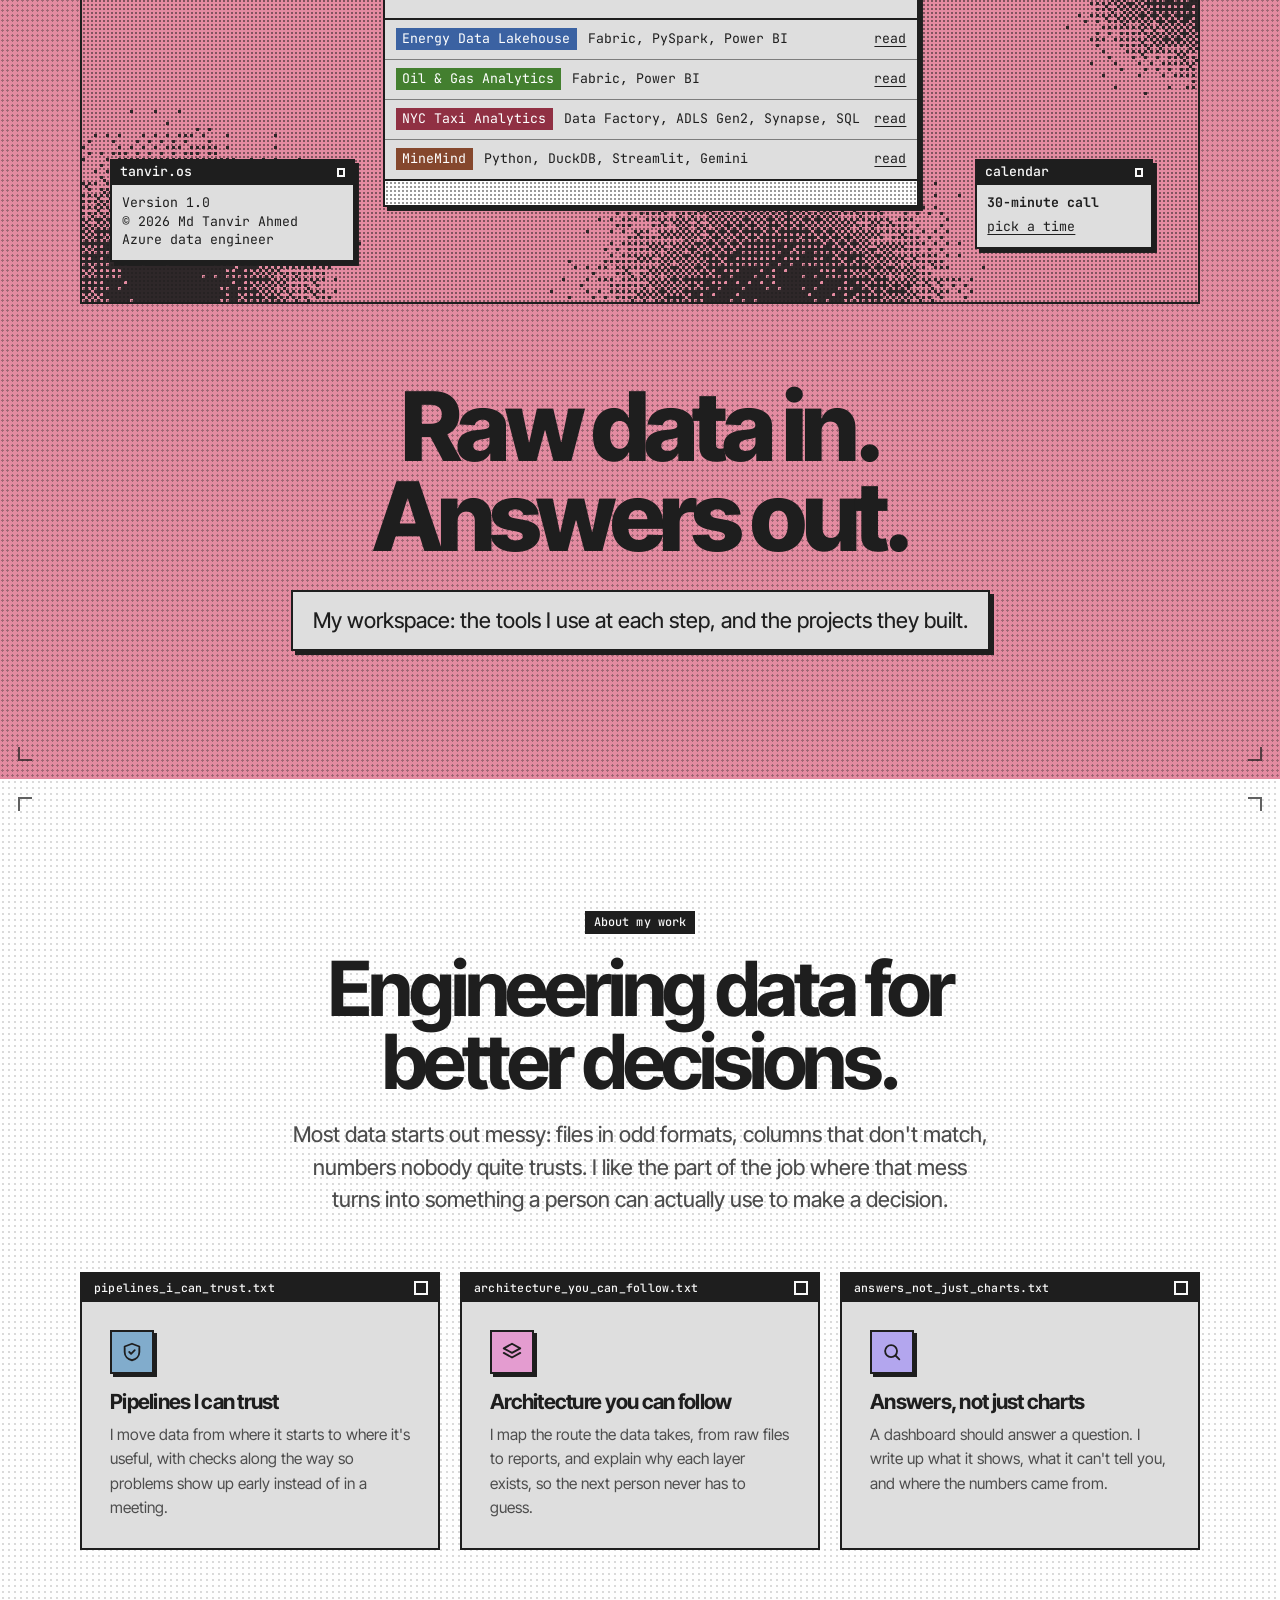
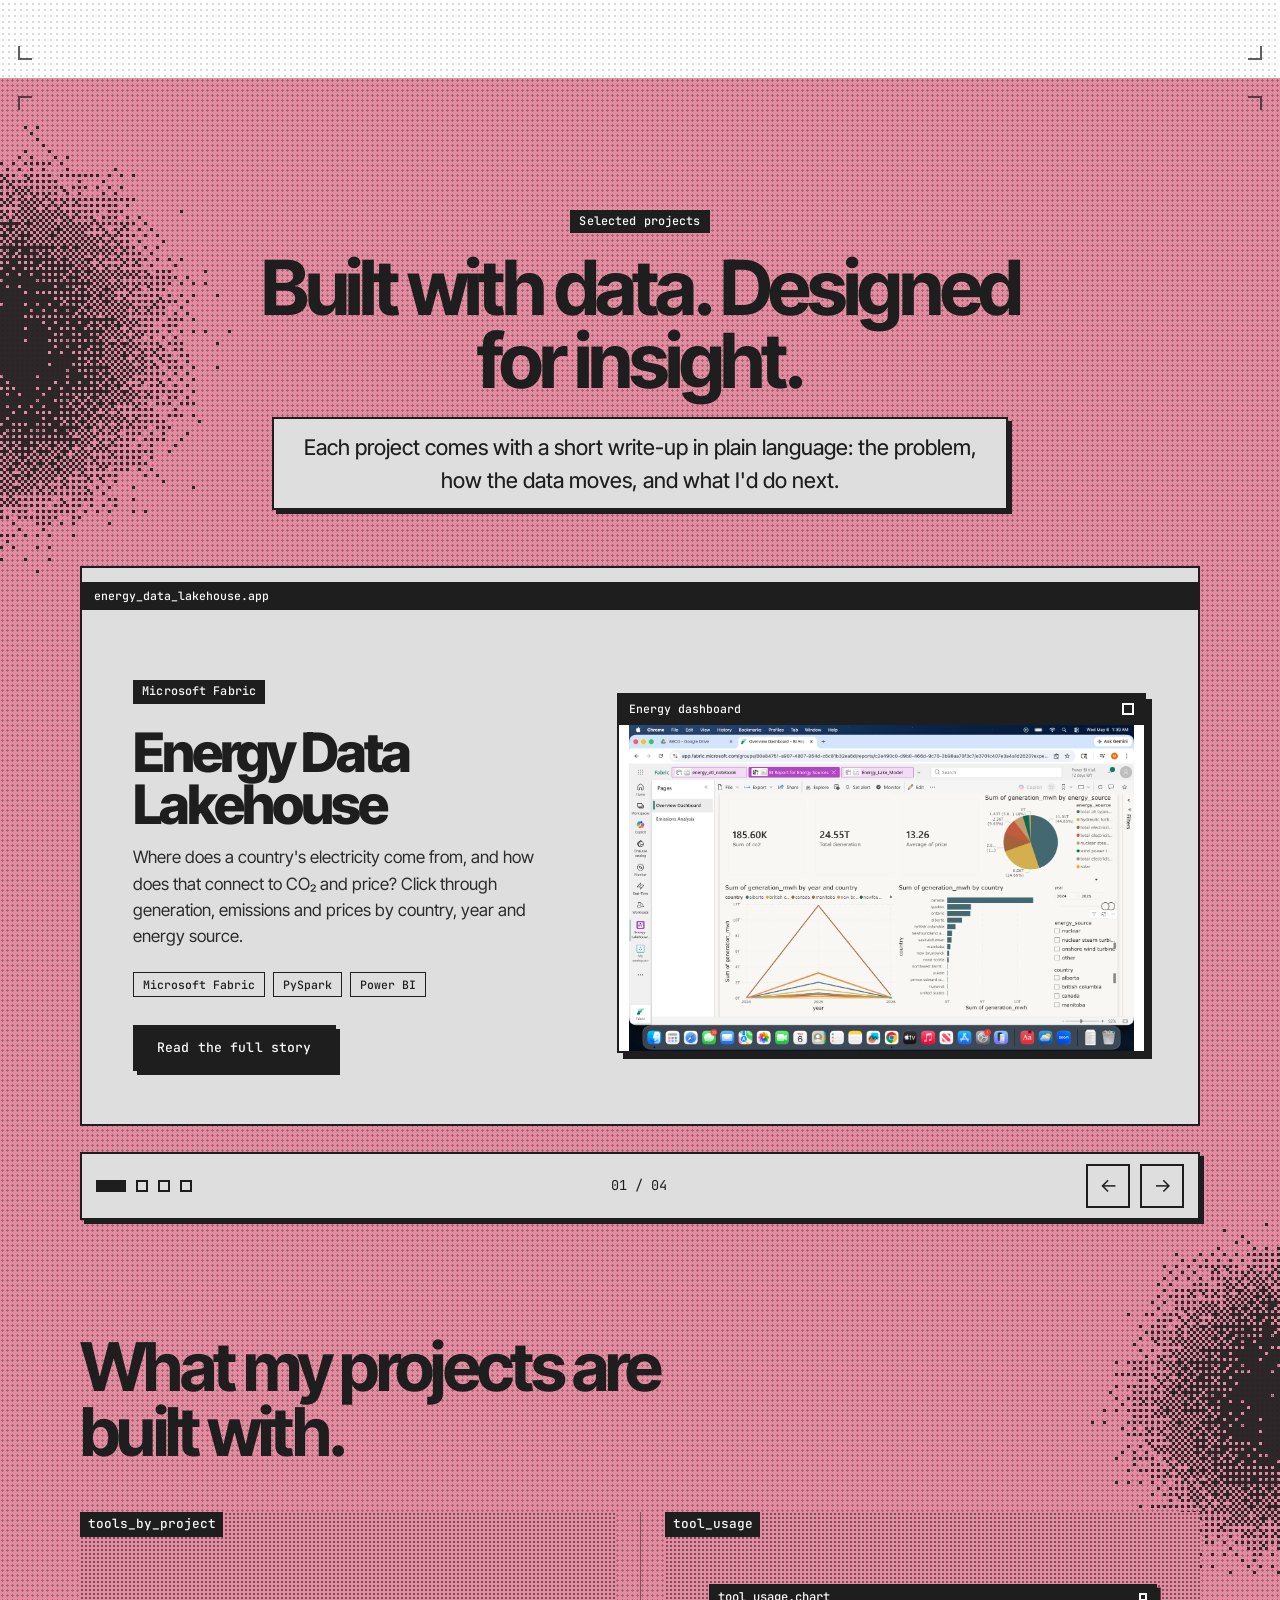
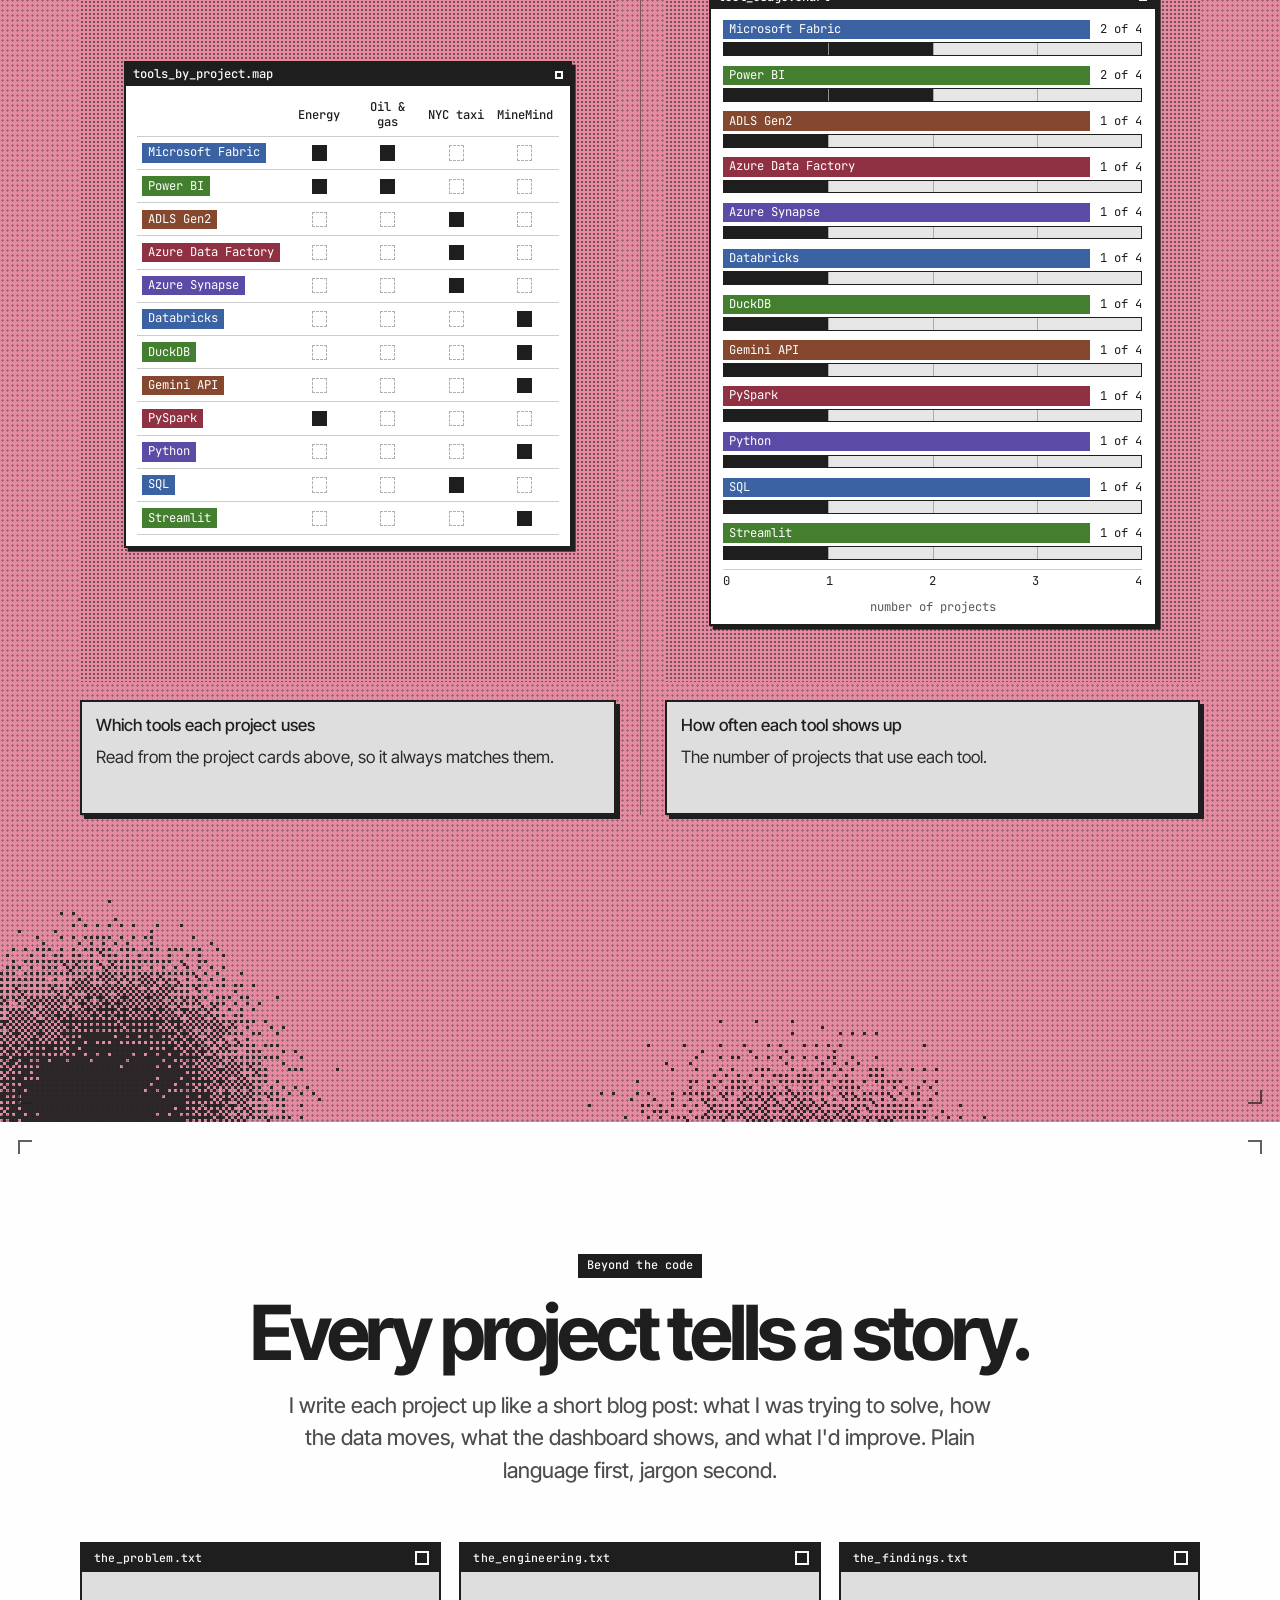
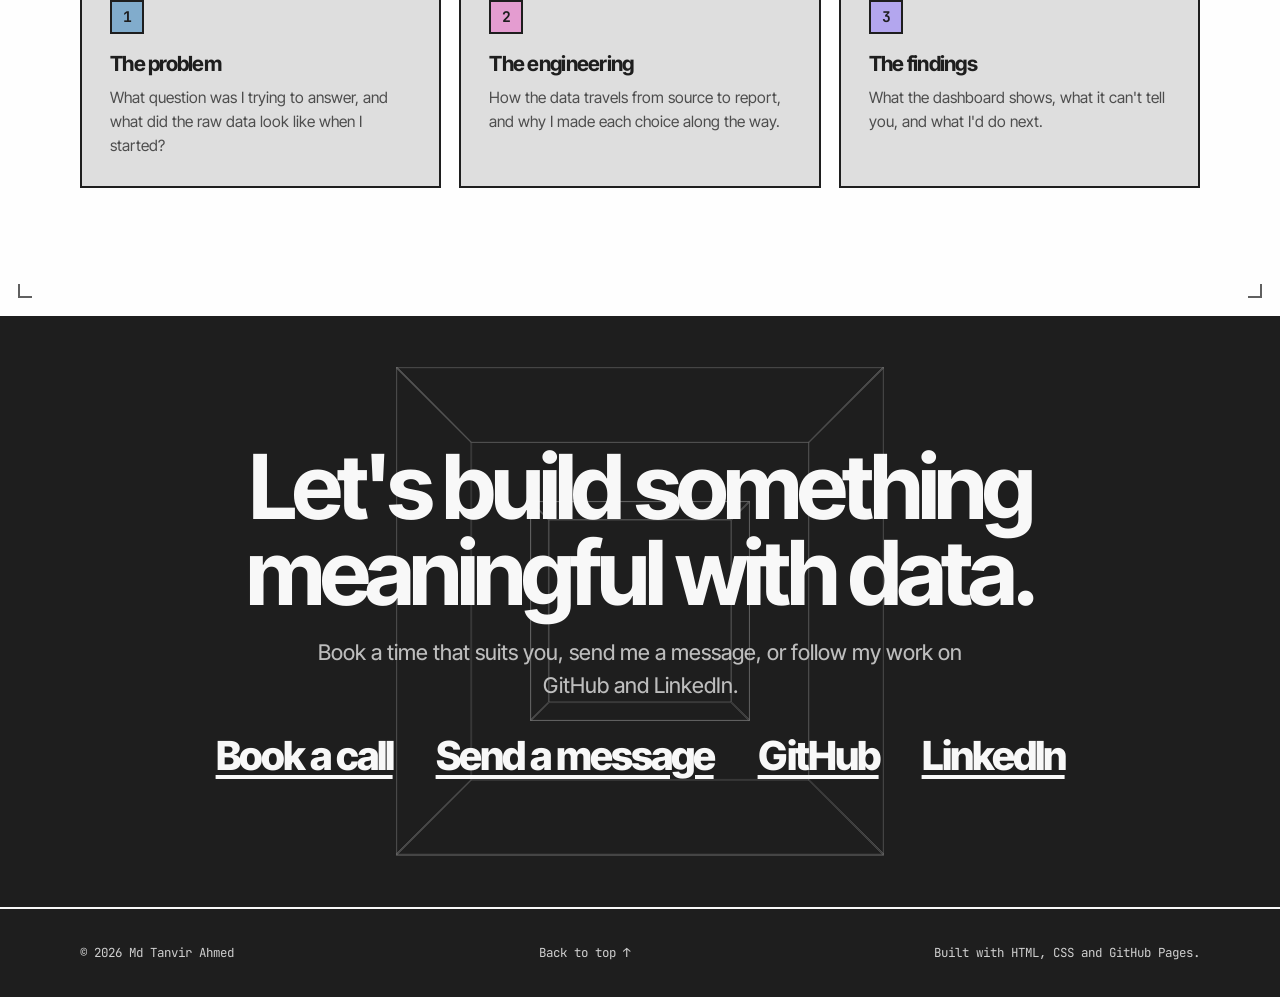
==== commit f74bcb4c: "MineMind Solution - Architecture Added" ====
--- a/index.html
+++ b/index.html
@@ -465,14 +465,16 @@
                                 <p>
                                     Explore Canadian mining data through interactive maps,
                                     production analytics and an AI-powered natural-language
-                                    interface. Built with Python, DuckDB, Streamlit and Gemini,
-                                    with a focus on traceable data and reliable answers.
+                                    interface. Built with Python, DuckDB, Streamlit and Gemini
+                                    and deployed on Databricks Apps, with a focus on
+                                    traceable data and reliable answers.
                                 </p>
                                 <ul class="tag-list" role="list">
                                     <li>Python</li>
                                     <li>DuckDB</li>
                                     <li>Streamlit</li>
                                     <li>Gemini API</li>
+                                    <li>Databricks</li>
                                     <li>Geospatial Analytics</li>
                                 </ul>
                                 <a class="btn btn-primary" href="case-studies/minemind.html">
